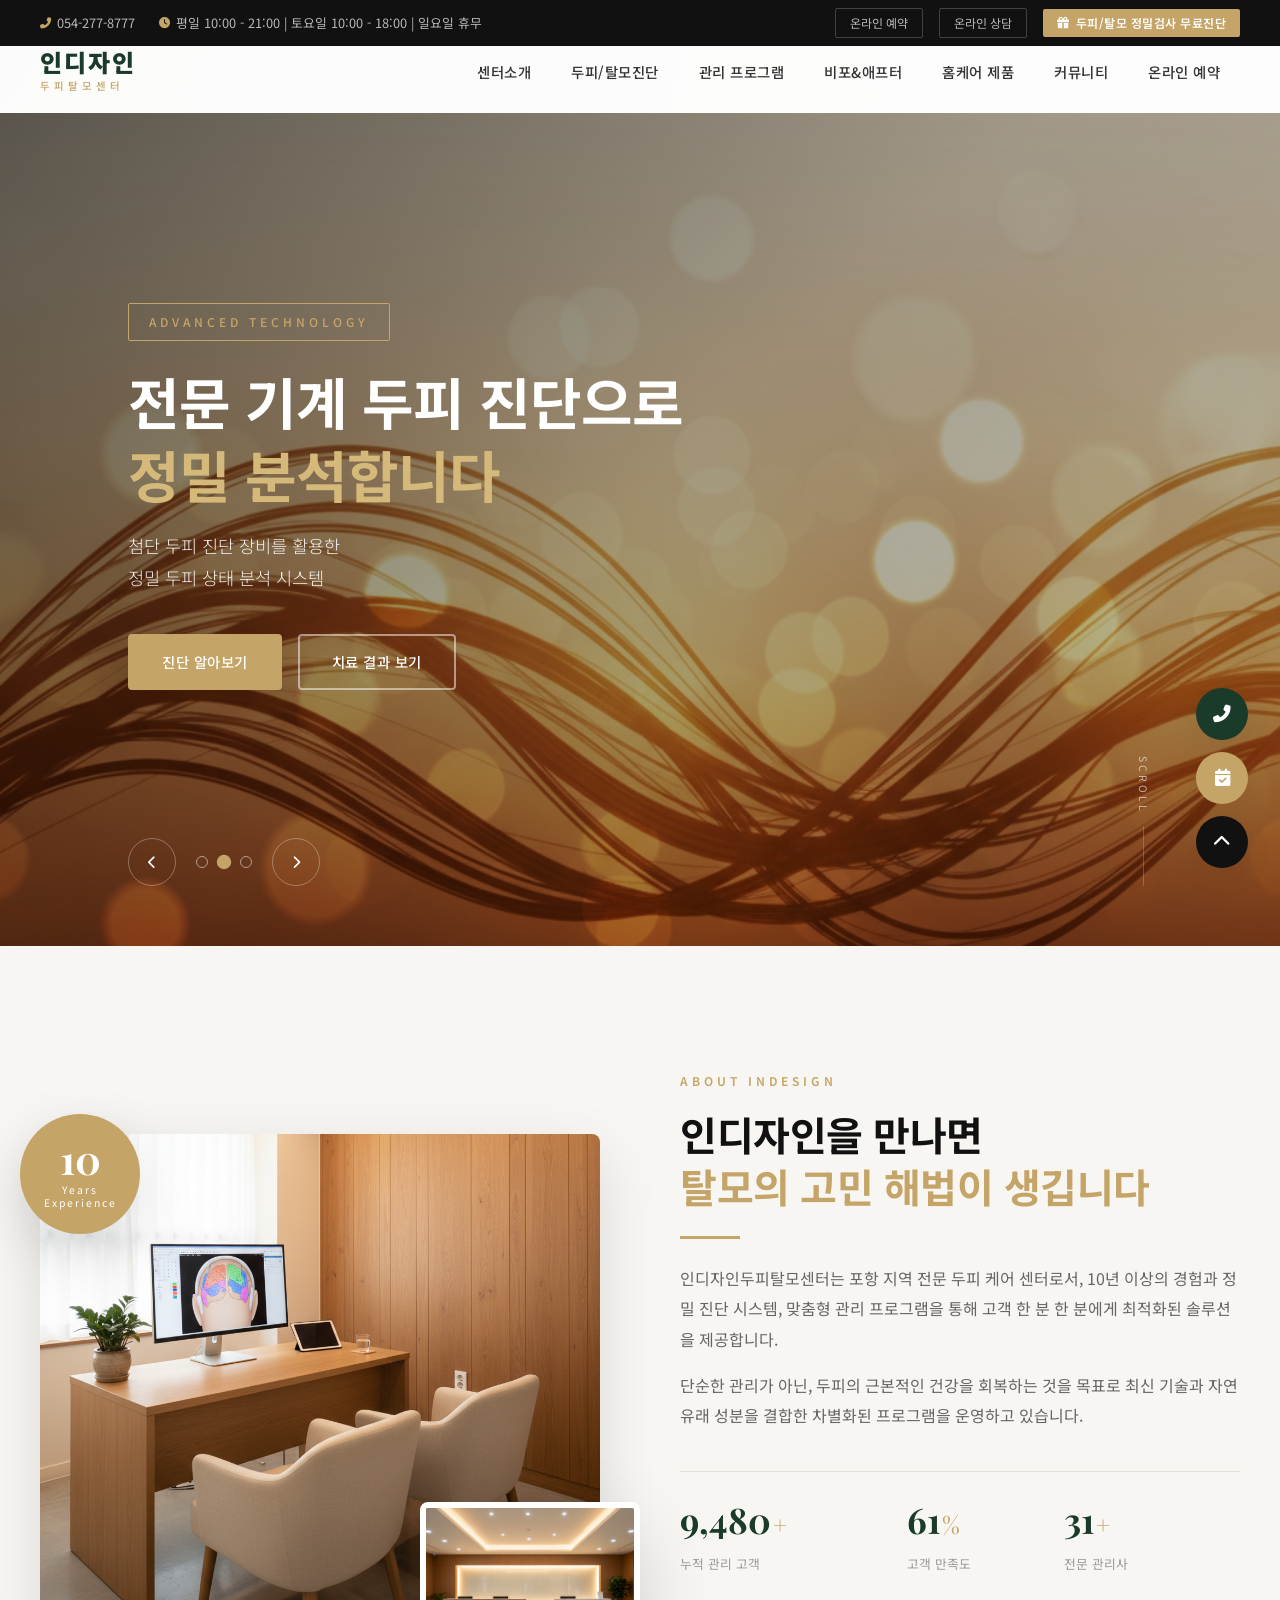
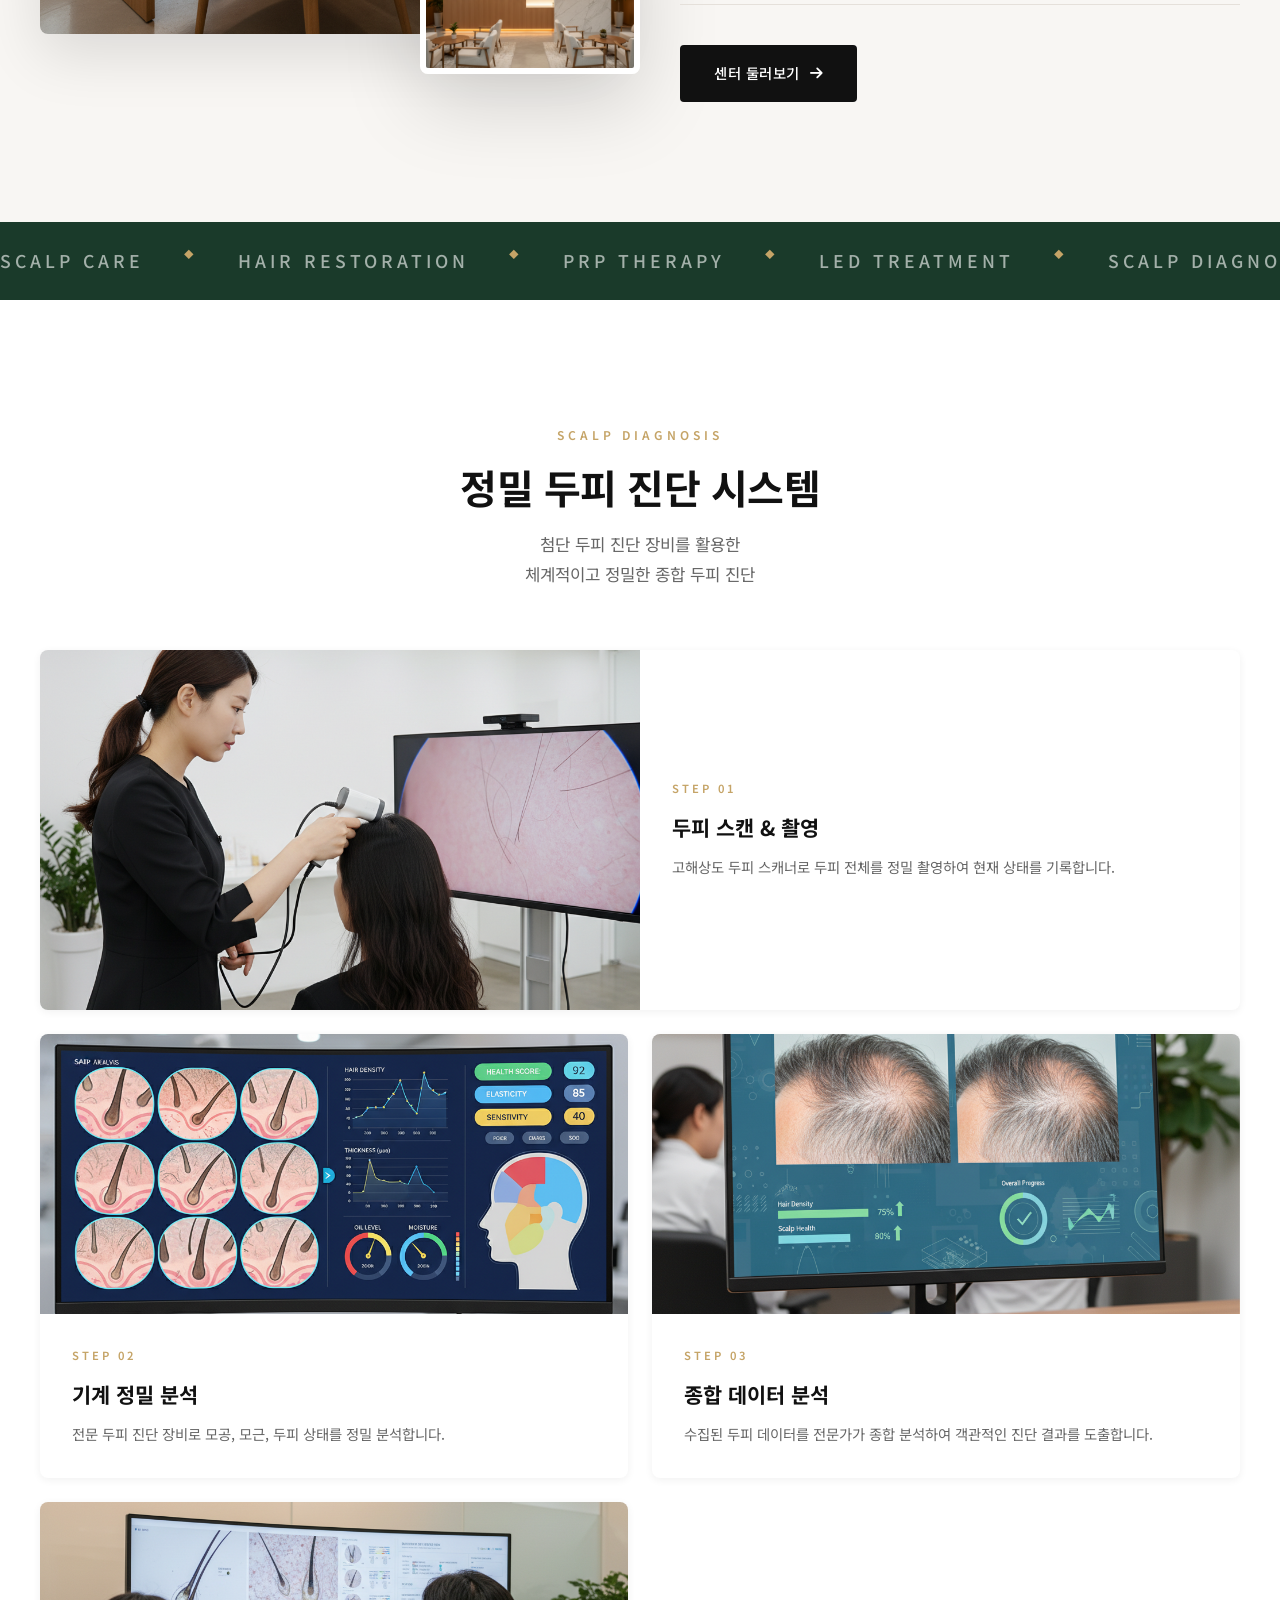
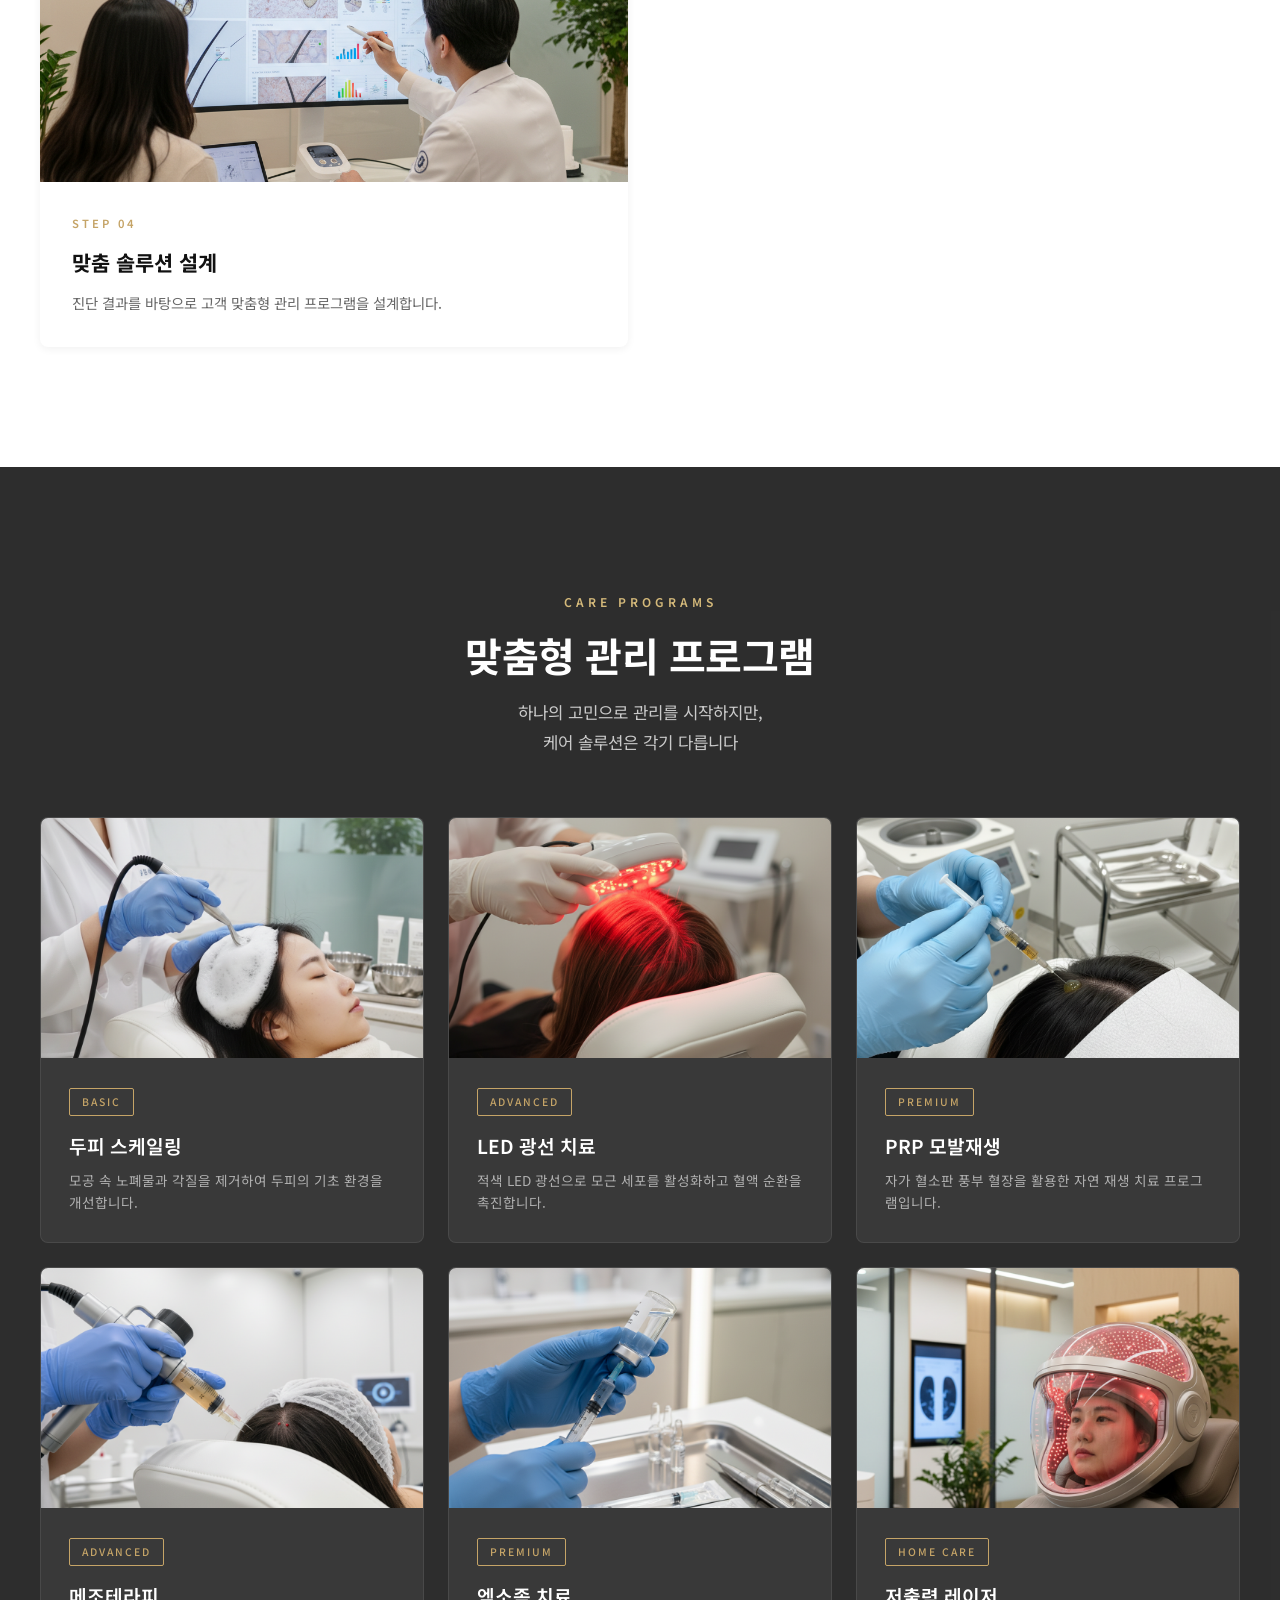
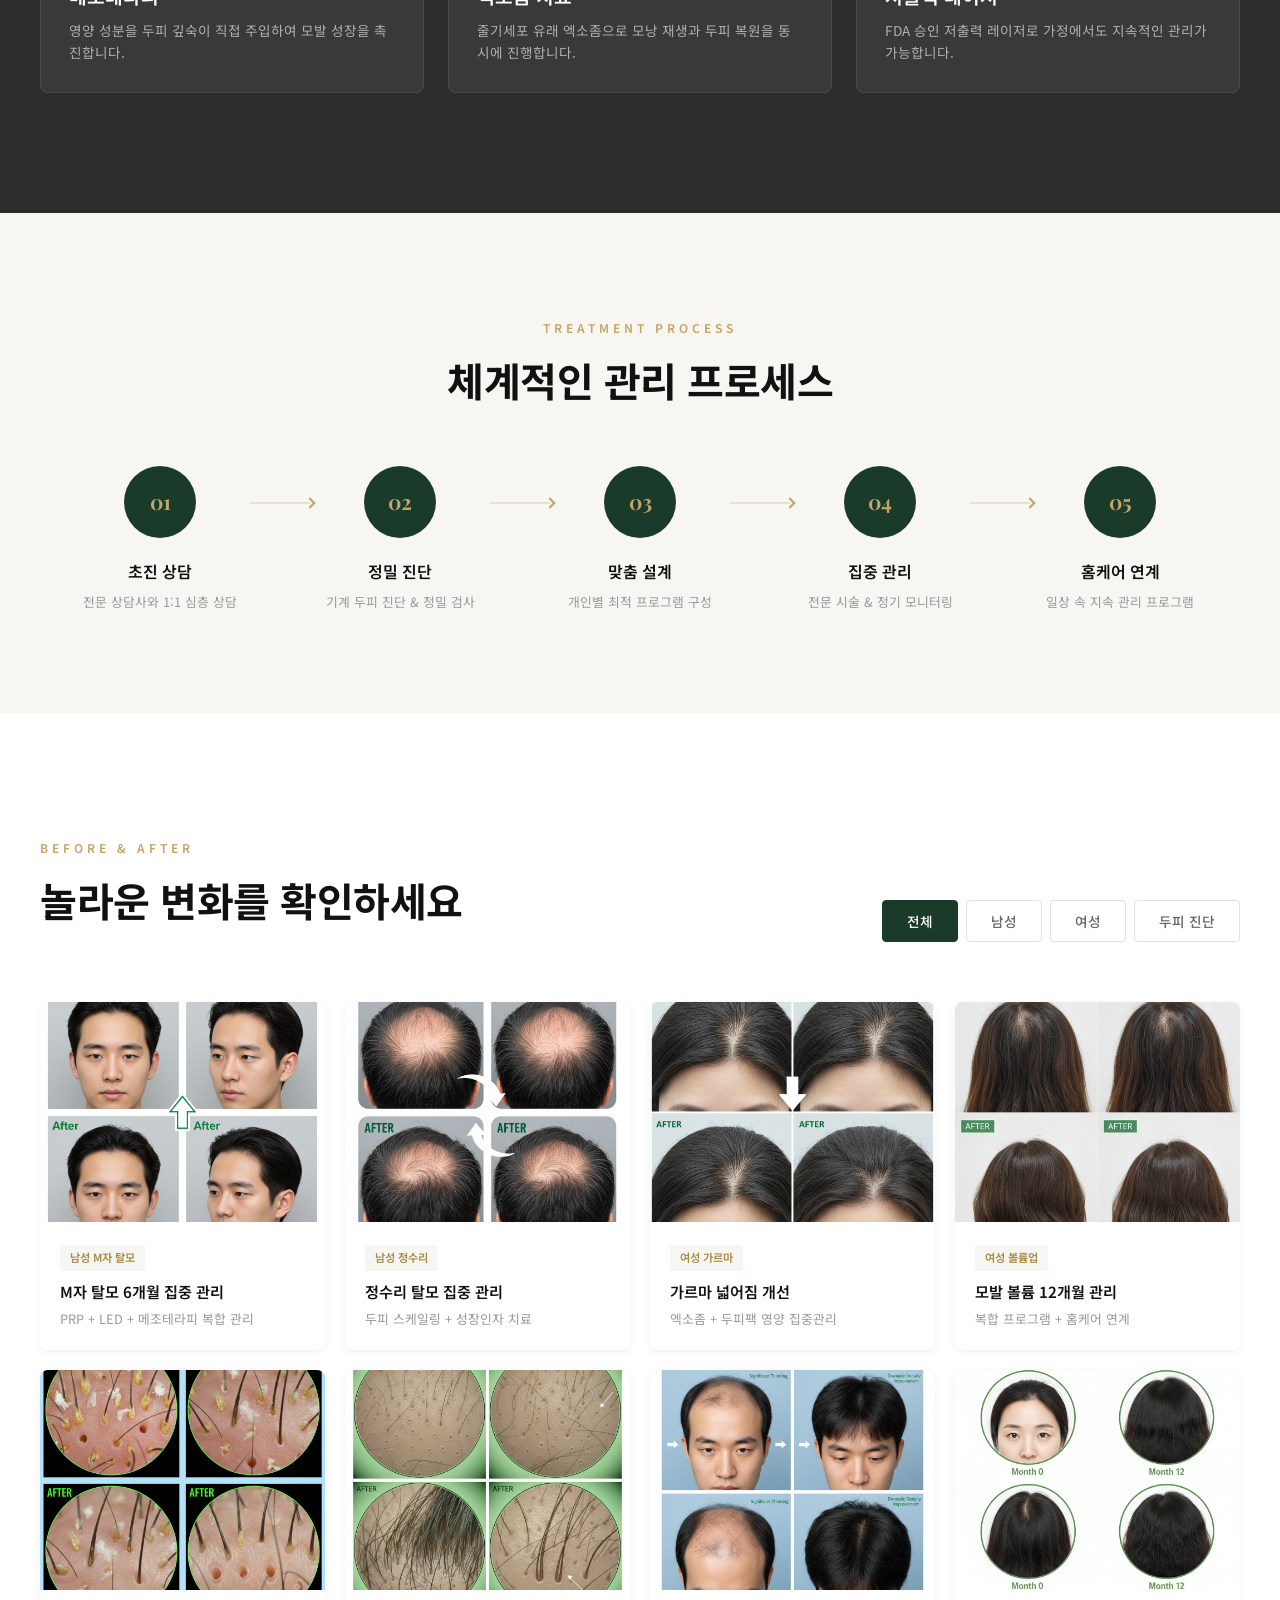
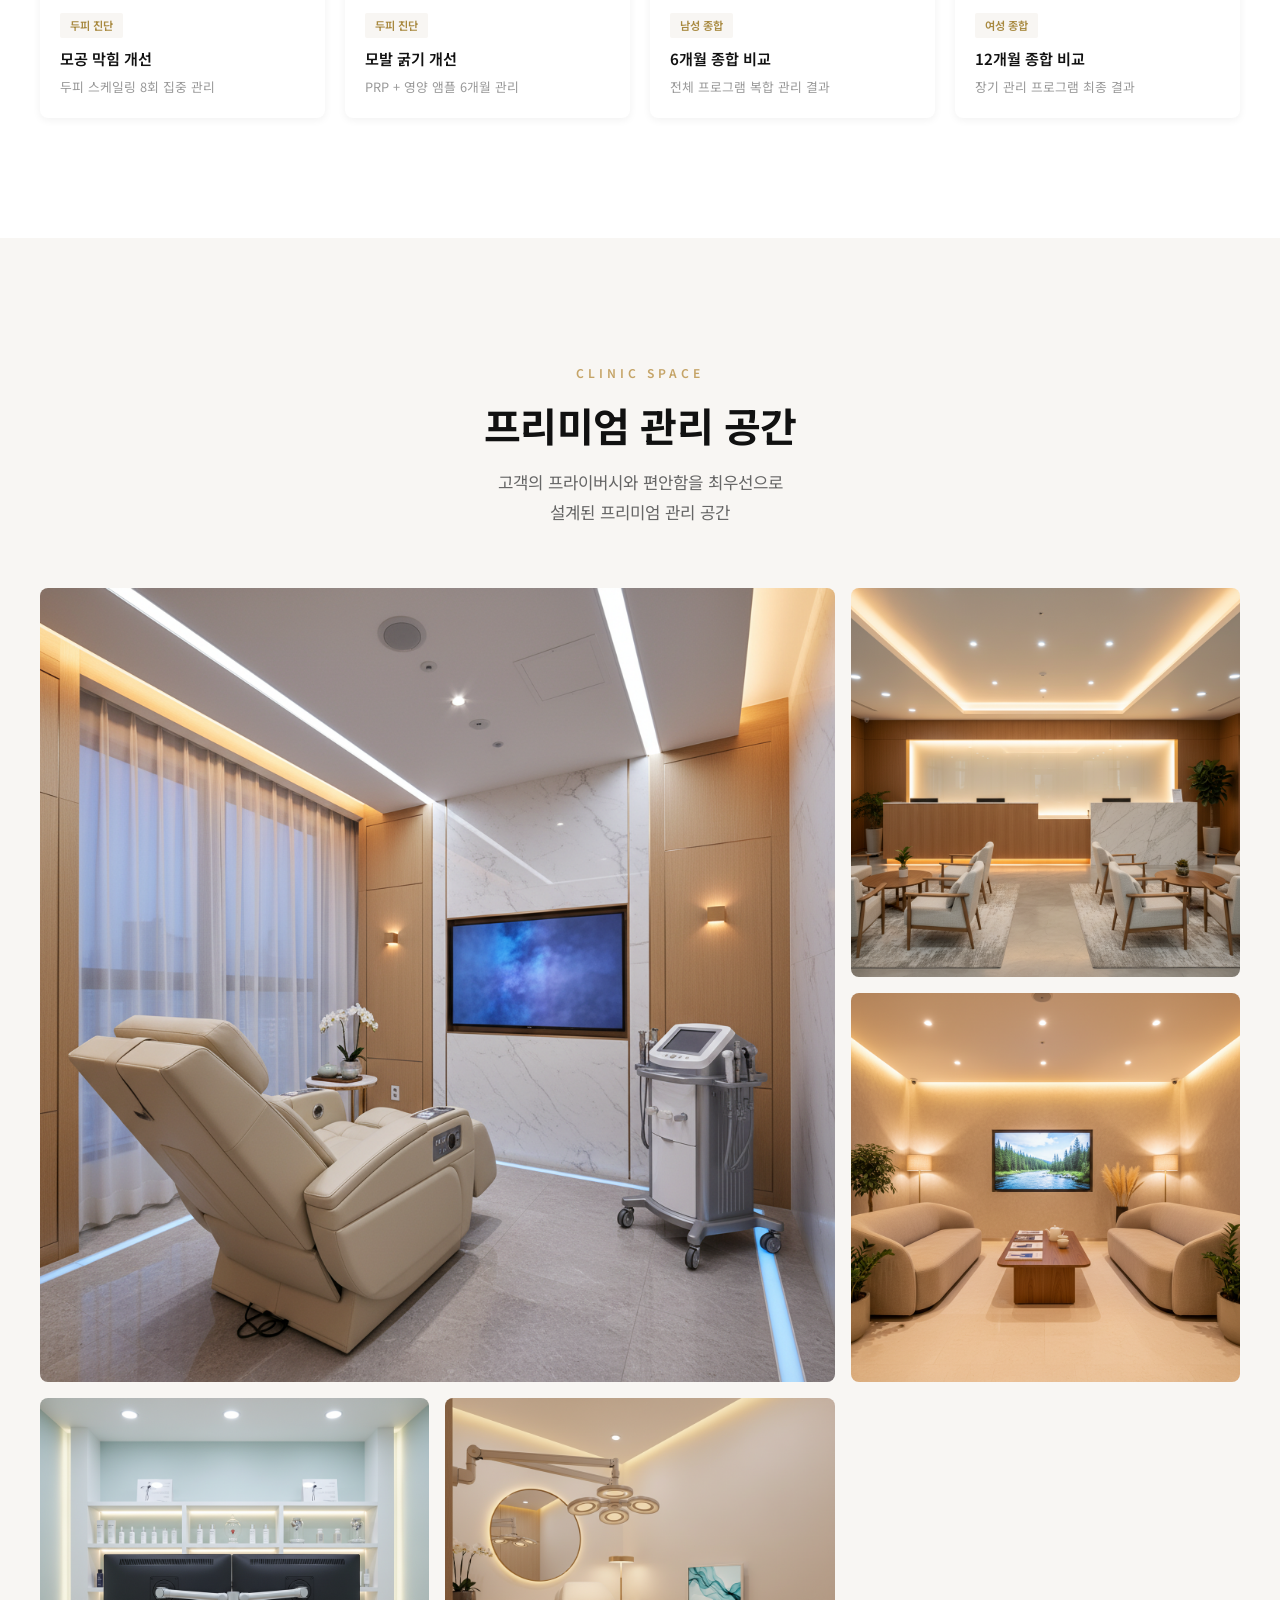
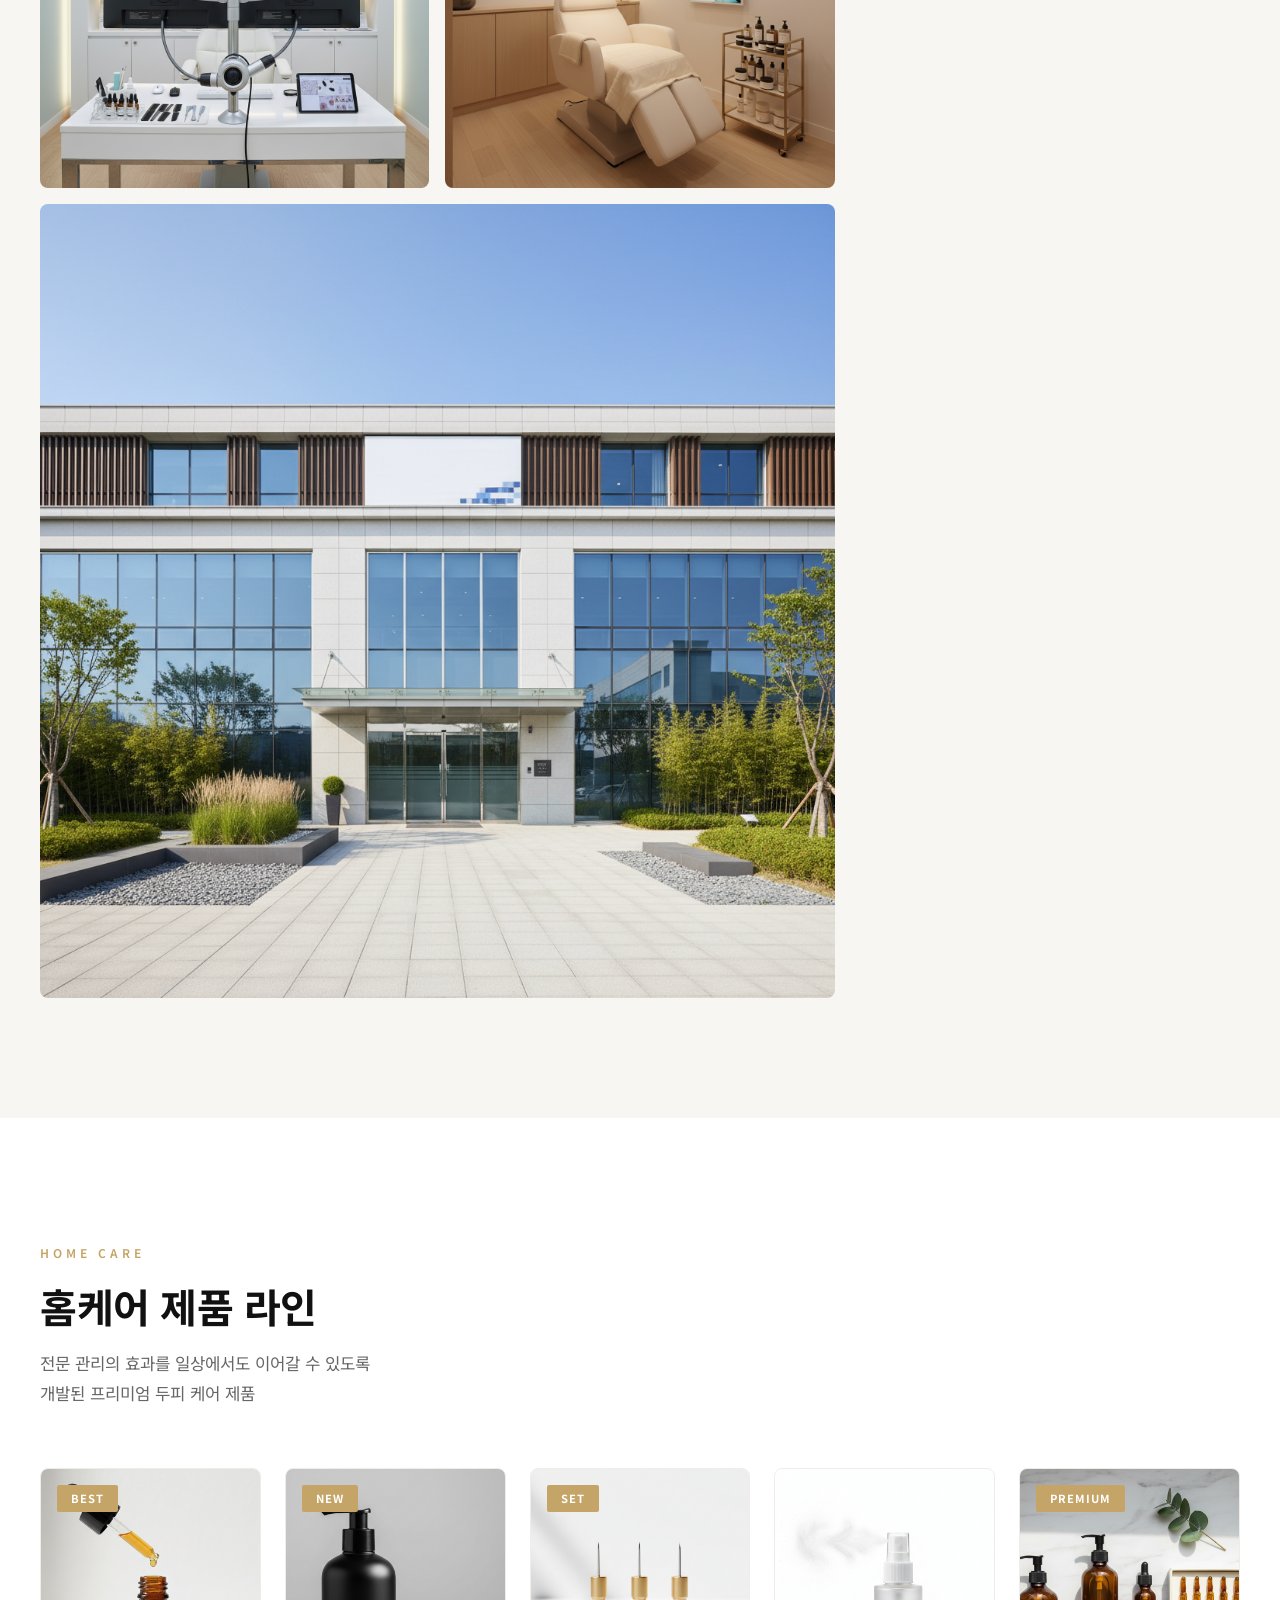
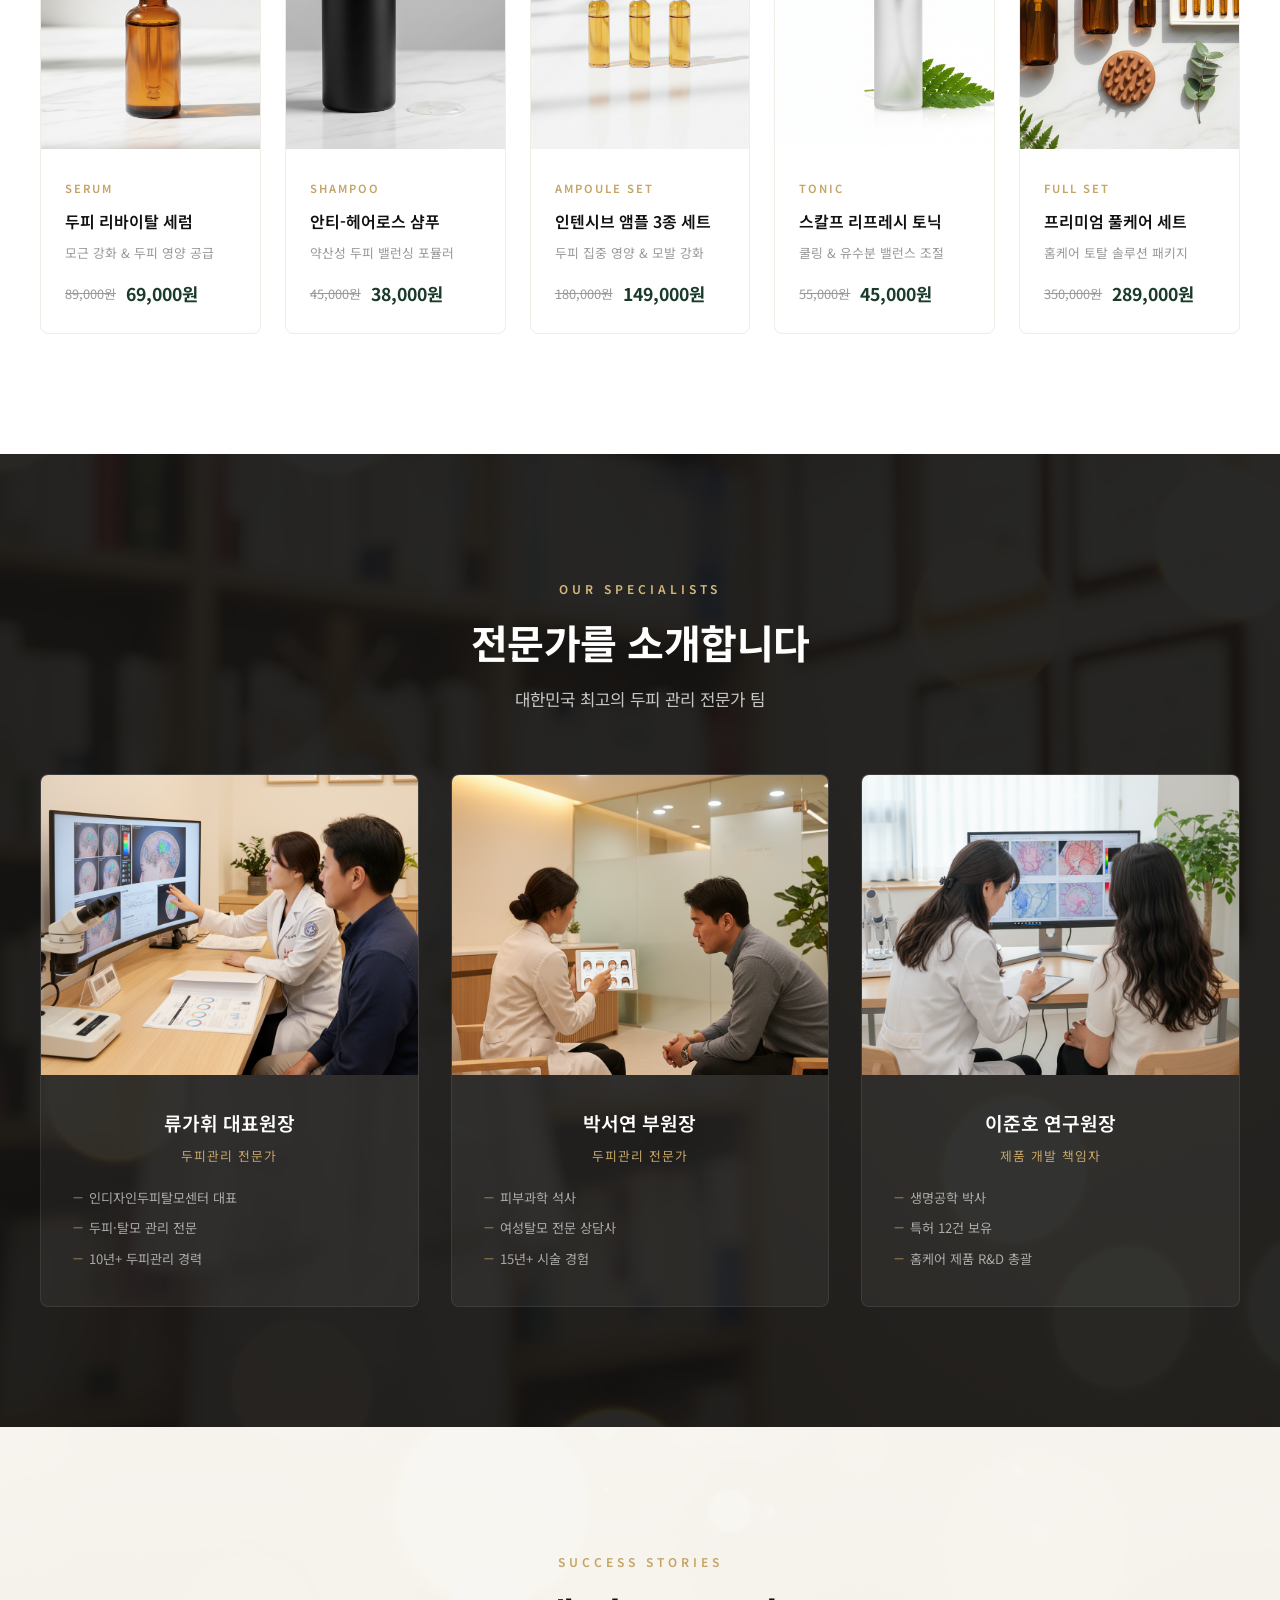
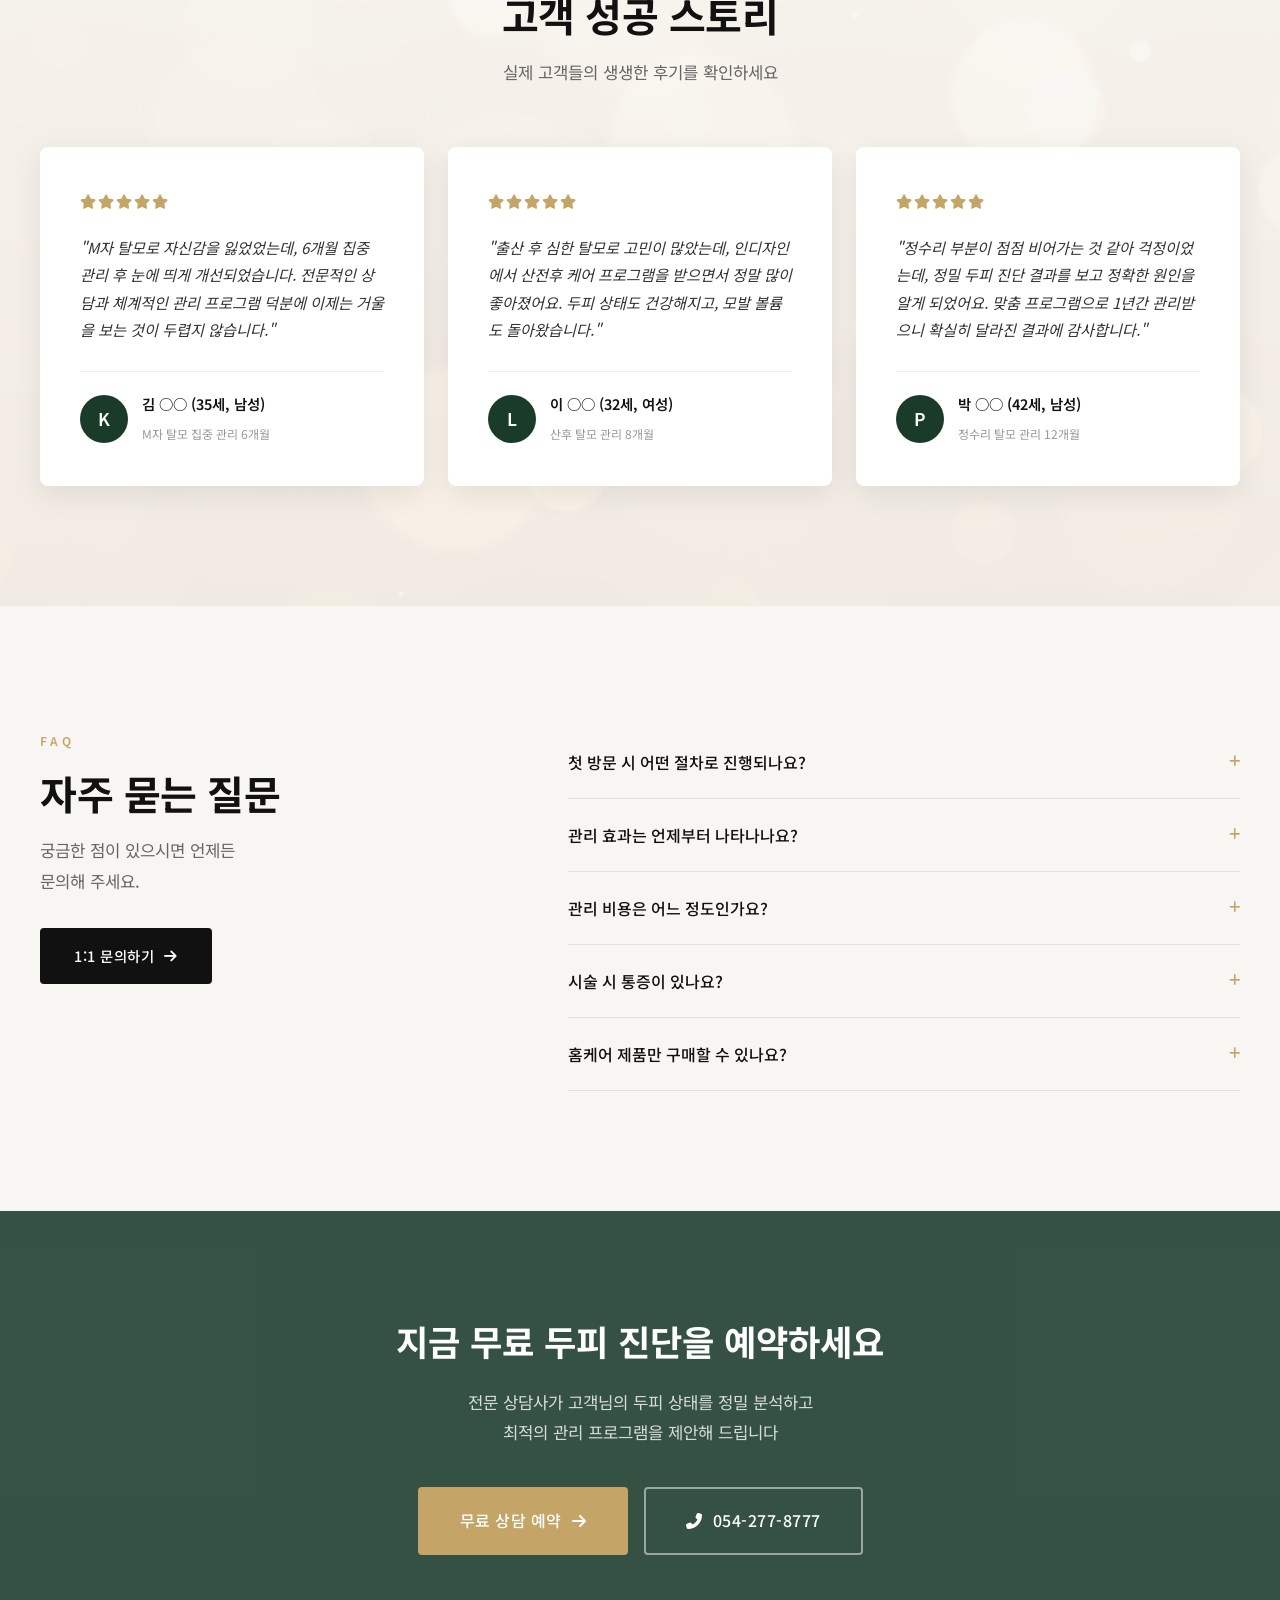
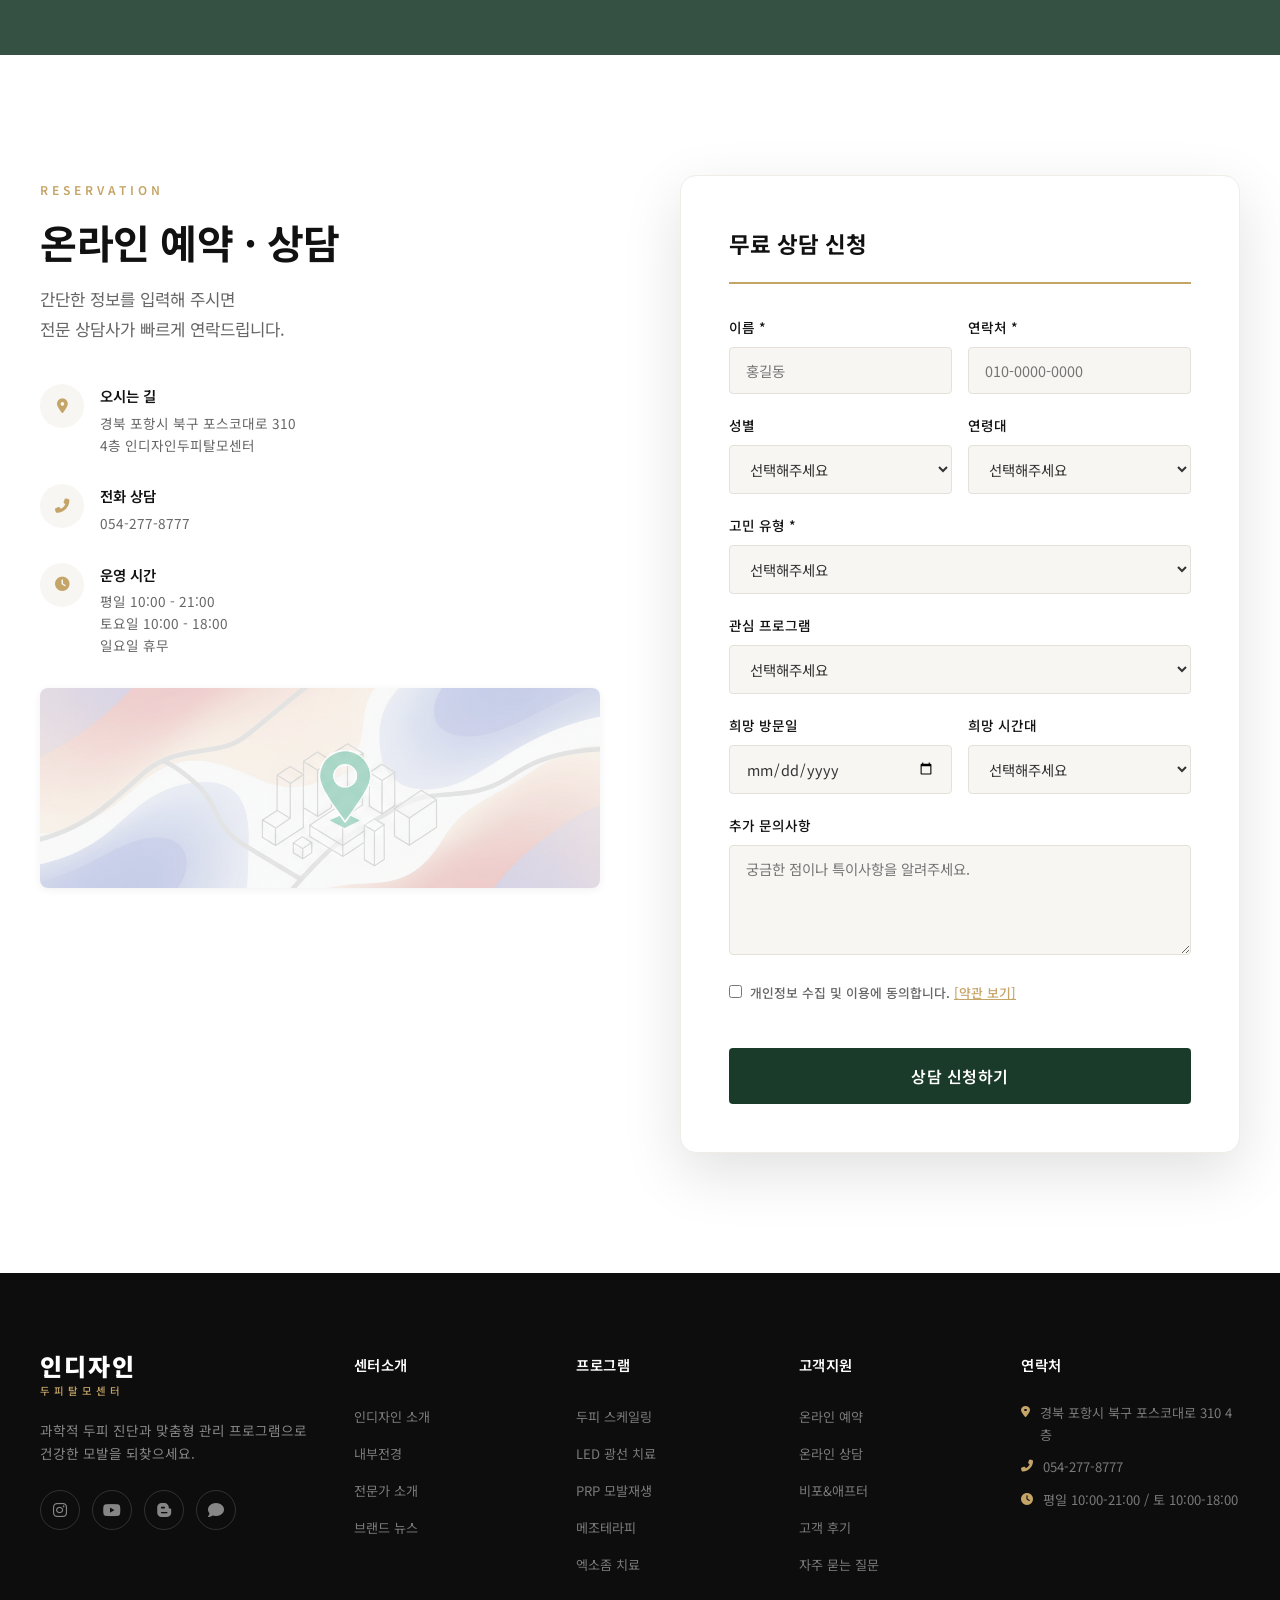
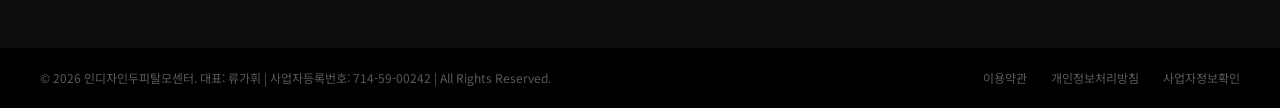
==== index.html @ 82ffe447 "인디자인두피탈모센터 브랜드 홈페이지 초기 버전 Co-Authored-By: Claude Opus 4.6 (1M context) <noreply@anthropic.com>" ====
<!DOCTYPE html>
<html lang="ko">
<head>
  <meta charset="UTF-8">
  <meta name="viewport" content="width=device-width, initial-scale=1.0">
  <title>인디자인두피탈모센터 | 포항 두피·탈모 전문 관리센터</title>
  <meta name="description" content="인디자인두피탈모센터 - 포항 두피·탈모 전문 관리센터. 정밀 두피 진단과 맞춤형 탈모 관리 프로그램으로 건강한 모발을 되찾으세요. 두피/탈모 정밀검사 무료진단.">
  <link rel="preconnect" href="https://fonts.googleapis.com">
  <link rel="preconnect" href="https://fonts.gstatic.com" crossorigin>
  <link href="https://fonts.googleapis.com/css2?family=Noto+Sans+KR:wght@300;400;500;600;700;900&family=Playfair+Display:ital,wght@0,400;0,600;0,700;1,400&display=swap" rel="stylesheet">
  <link rel="stylesheet" href="https://cdnjs.cloudflare.com/ajax/libs/font-awesome/6.5.1/css/all.min.css">
  <link rel="stylesheet" href="css/style.css">
</head>
<body>

  <!-- ===== PRELOADER ===== -->
  <div id="preloader">
    <div class="loader-inner">
      <div class="loader-line"></div>
      <p class="loader-text">인디자인두피탈모센터</p>
    </div>
  </div>

  <!-- ===== TOP BAR ===== -->
  <div class="top-bar">
    <div class="container">
      <div class="top-bar-left">
        <span><i class="fas fa-phone-alt"></i> 054-277-8777</span>
        <span><i class="fas fa-clock"></i> 평일 10:00 - 21:00 | 토요일 10:00 - 18:00 | 일요일 휴무</span>
      </div>
      <div class="top-bar-right">
        <a href="#reservation" class="top-btn">온라인 예약</a>
        <a href="#consultation" class="top-btn">온라인 상담</a>
        <span class="top-free"><i class="fas fa-gift"></i> 두피/탈모 정밀검사 무료진단</span>
      </div>
    </div>
  </div>

  <!-- ===== HEADER / NAVIGATION ===== -->
  <header id="header">
    <div class="container">
      <a href="#" class="logo">
        <span class="logo-text">인디자인</span>
        <span class="logo-sub">두피탈모센터</span>
      </a>
      <nav id="main-nav">
        <ul class="nav-menu">
          <li class="nav-item has-dropdown">
            <a href="#about">센터소개</a>
            <ul class="dropdown">
              <li><a href="#about">인디자인 소개</a></li>
              <li><a href="#space">내부전경</a></li>
              <li><a href="#experts">전문가 소개</a></li>
              <li><a href="#news">브랜드 뉴스</a></li>
            </ul>
          </li>
          <li class="nav-item has-dropdown">
            <a href="#diagnosis">두피/탈모진단</a>
            <ul class="dropdown">
              <li><a href="#diagnosis">정밀 두피 진단</a></li>
              <li><a href="#diagnosis">기계 두피 분석</a></li>
              <li><a href="#diagnosis">모발 밀도 측정</a></li>
            </ul>
          </li>
          <li class="nav-item has-dropdown">
            <a href="#programs">관리 프로그램</a>
            <ul class="dropdown">
              <li><a href="#programs">두피 스케일링</a></li>
              <li><a href="#programs">탈모 집중관리</a></li>
              <li><a href="#programs">PRP 모발재생</a></li>
              <li><a href="#programs">LED/저출력레이저</a></li>
              <li><a href="#programs">엑소좀 치료</a></li>
              <li><a href="#programs">메조테라피</a></li>
            </ul>
          </li>
          <li class="nav-item has-dropdown">
            <a href="#beforeafter">비포&애프터</a>
            <ul class="dropdown">
              <li><a href="#beforeafter">남성 탈모</a></li>
              <li><a href="#beforeafter">여성 탈모</a></li>
              <li><a href="#beforeafter">두피 진단</a></li>
            </ul>
          </li>
          <li class="nav-item has-dropdown">
            <a href="#products">홈케어 제품</a>
            <ul class="dropdown">
              <li><a href="#products">두피 세럼</a></li>
              <li><a href="#products">탈모 샴푸</a></li>
              <li><a href="#products">앰플 & 토닉</a></li>
              <li><a href="#products">풀 세트</a></li>
            </ul>
          </li>
          <li class="nav-item has-dropdown">
            <a href="#reviews">커뮤니티</a>
            <ul class="dropdown">
              <li><a href="#reviews">성공 스토리</a></li>
              <li><a href="#reviews">체험 후기</a></li>
              <li><a href="#faq">자주 묻는 질문</a></li>
            </ul>
          </li>
          <li class="nav-item">
            <a href="#reservation">온라인 예약</a>
          </li>
        </ul>
      </nav>
      <button class="mobile-toggle" id="mobileToggle" aria-label="메뉴 열기">
        <span></span><span></span><span></span>
      </button>
    </div>
  </header>

  <!-- ===== HERO SECTION ===== -->
  <section id="hero" class="hero-section">
    <div class="hero-slider">
      <div class="hero-slide active" style="background-image: url('generated_images/06_배경배너/01_히어로배너_클리닉.png')">
        <div class="hero-overlay"></div>
        <div class="hero-content">
          <span class="hero-badge" data-aos="fade-down">PREMIUM SCALP CARE</span>
          <h1 data-aos="fade-up">과학적 두피 진단,<br><em>맞춤형 탈모 솔루션</em></h1>
          <p data-aos="fade-up" data-aos-delay="200">10년 이상의 전문 경험으로 당신만의<br>두피 PT 프로그램을 설계합니다</p>
          <div class="hero-btns" data-aos="fade-up" data-aos-delay="400">
            <a href="#reservation" class="btn btn-primary">무료 상담 예약</a>
            <a href="#programs" class="btn btn-outline">프로그램 보기</a>
          </div>
        </div>
      </div>
      <div class="hero-slide" style="background-image: url('generated_images/06_배경배너/02_히어로배너_추상.png')">
        <div class="hero-overlay"></div>
        <div class="hero-content">
          <span class="hero-badge">ADVANCED TECHNOLOGY</span>
          <h1>전문 기계 두피 진단으로<br><em>정밀 분석합니다</em></h1>
          <p>첨단 두피 진단 장비를 활용한<br>정밀 두피 상태 분석 시스템</p>
          <div class="hero-btns">
            <a href="#diagnosis" class="btn btn-primary">진단 알아보기</a>
            <a href="#beforeafter" class="btn btn-outline">치료 결과 보기</a>
          </div>
        </div>
      </div>
      <div class="hero-slide" style="background-image: url('generated_images/06_배경배너/03_히어로배너_자연.png')">
        <div class="hero-overlay"></div>
        <div class="hero-content">
          <span class="hero-badge">NATURAL RECOVERY</span>
          <h1>건강한 두피에서<br><em>건강한 모발이 자랍니다</em></h1>
          <p>자연 유래 성분과 첨단 기술의 조화로<br>근본적인 두피 건강을 회복합니다</p>
          <div class="hero-btns">
            <a href="#products" class="btn btn-primary">홈케어 제품</a>
            <a href="#reservation" class="btn btn-outline">예약하기</a>
          </div>
        </div>
      </div>
    </div>
    <div class="hero-controls">
      <button class="hero-prev"><i class="fas fa-chevron-left"></i></button>
      <div class="hero-dots"></div>
      <button class="hero-next"><i class="fas fa-chevron-right"></i></button>
    </div>
    <div class="hero-scroll">
      <span>SCROLL</span>
      <div class="scroll-line"></div>
    </div>
  </section>

  <!-- ===== ABOUT / BRAND INTRO ===== -->
  <section id="about" class="section about-section">
    <div class="container">
      <div class="about-grid">
        <div class="about-images" data-aos="fade-right">
          <div class="about-img-main">
            <img src="generated_images/04_클리닉공간/03_상담실_정면.png" alt="인디자인 상담실" loading="lazy">
          </div>
          <div class="about-img-sub">
            <img src="generated_images/04_클리닉공간/01_로비_접수대.png" alt="인디자인 로비" loading="lazy">
          </div>
          <div class="about-experience">
            <span class="exp-number">10</span>
            <span class="exp-text">Years<br>Experience</span>
          </div>
        </div>
        <div class="about-content" data-aos="fade-left">
          <span class="section-label">ABOUT INDESIGN</span>
          <h2 class="section-title">인디자인을 만나면<br><em>탈모의 고민 해법이 생깁니다</em></h2>
          <div class="about-divider"></div>
          <p class="about-desc">
            인디자인두피탈모센터는 포항 지역 전문 두피 케어 센터로서,
            10년 이상의 경험과 정밀 진단 시스템, 맞춤형 관리 프로그램을 통해
            고객 한 분 한 분에게 최적화된 솔루션을 제공합니다.
          </p>
          <p class="about-desc">
            단순한 관리가 아닌, 두피의 근본적인 건강을 회복하는 것을 목표로
            최신 기술과 자연 유래 성분을 결합한 차별화된 프로그램을 운영하고 있습니다.
          </p>
          <div class="about-stats">
            <div class="stat-item">
              <span class="stat-number" data-count="15000">0</span>
              <span class="stat-plus">+</span>
              <span class="stat-label">누적 관리 고객</span>
            </div>
            <div class="stat-item">
              <span class="stat-number" data-count="98">0</span>
              <span class="stat-plus">%</span>
              <span class="stat-label">고객 만족도</span>
            </div>
            <div class="stat-item">
              <span class="stat-number" data-count="50">0</span>
              <span class="stat-plus">+</span>
              <span class="stat-label">전문 관리사</span>
            </div>
          </div>
          <a href="#space" class="btn btn-dark">센터 둘러보기 <i class="fas fa-arrow-right"></i></a>
        </div>
      </div>
    </div>
  </section>

  <!-- ===== MARQUEE TICKER ===== -->
  <div class="marquee-section">
    <div class="marquee-track">
      <span>SCALP CARE</span>
      <span class="dot">&#9670;</span>
      <span>HAIR RESTORATION</span>
      <span class="dot">&#9670;</span>
      <span>PRP THERAPY</span>
      <span class="dot">&#9670;</span>
      <span>LED TREATMENT</span>
      <span class="dot">&#9670;</span>
      <span>SCALP DIAGNOSIS</span>
      <span class="dot">&#9670;</span>
      <span>SCALP SCALING</span>
      <span class="dot">&#9670;</span>
      <span>EXOSOME</span>
      <span class="dot">&#9670;</span>
      <span>MESOTHERAPY</span>
      <span class="dot">&#9670;</span>
      <span>SCALP CARE</span>
      <span class="dot">&#9670;</span>
      <span>HAIR RESTORATION</span>
      <span class="dot">&#9670;</span>
      <span>PRP THERAPY</span>
      <span class="dot">&#9670;</span>
      <span>LED TREATMENT</span>
      <span class="dot">&#9670;</span>
    </div>
  </div>

  <!-- ===== DIAGNOSIS / EXAMINATION ===== -->
  <section id="diagnosis" class="section diagnosis-section">
    <div class="container">
      <div class="section-header center" data-aos="fade-up">
        <span class="section-label">SCALP DIAGNOSIS</span>
        <h2 class="section-title">정밀 두피 진단 시스템</h2>
        <p class="section-desc">첨단 두피 진단 장비를 활용한<br>체계적이고 정밀한 종합 두피 진단</p>
      </div>
      <div class="diagnosis-grid">
        <div class="diagnosis-card large" data-aos="fade-up">
          <div class="diagnosis-img">
            <img src="generated_images/03_검사진단/01_두피스캐너_사용중.png" alt="두피 스캐너" loading="lazy">
          </div>
          <div class="diagnosis-info">
            <span class="diagnosis-step">STEP 01</span>
            <h3>두피 스캔 & 촬영</h3>
            <p>고해상도 두피 스캐너로 두피 전체를 정밀 촬영하여 현재 상태를 기록합니다.</p>
          </div>
        </div>
        <div class="diagnosis-card" data-aos="fade-up" data-aos-delay="100">
          <div class="diagnosis-img">
            <img src="generated_images/03_검사진단/05_두피진단_종합분석화면.png" alt="두피 종합 분석" loading="lazy">
          </div>
          <div class="diagnosis-info">
            <span class="diagnosis-step">STEP 02</span>
            <h3>기계 정밀 분석</h3>
            <p>전문 두피 진단 장비로 모공, 모근, 두피 상태를 정밀 분석합니다.</p>
          </div>
        </div>
        <div class="diagnosis-card" data-aos="fade-up" data-aos-delay="200">
          <div class="diagnosis-img">
            <img src="generated_images/03_검사진단/18_진단결과_비교화면.png" alt="진단 결과 비교" loading="lazy">
          </div>
          <div class="diagnosis-info">
            <span class="diagnosis-step">STEP 03</span>
            <h3>종합 데이터 분석</h3>
            <p>수집된 두피 데이터를 전문가가 종합 분석하여 객관적인 진단 결과를 도출합니다.</p>
          </div>
        </div>
        <div class="diagnosis-card" data-aos="fade-up" data-aos-delay="300">
          <div class="diagnosis-img">
            <img src="generated_images/03_검사진단/02_두피진단_모니터설명.png" alt="상담" loading="lazy">
          </div>
          <div class="diagnosis-info">
            <span class="diagnosis-step">STEP 04</span>
            <h3>맞춤 솔루션 설계</h3>
            <p>진단 결과를 바탕으로 고객 맞춤형 관리 프로그램을 설계합니다.</p>
          </div>
        </div>
      </div>
    </div>
  </section>

  <!-- ===== PROGRAMS ===== -->
  <section id="programs" class="section programs-section" style="background-image: url('generated_images/06_배경배너/04_서비스소개_배경.png')">
    <div class="programs-overlay"></div>
    <div class="container">
      <div class="section-header center" data-aos="fade-up">
        <span class="section-label light">CARE PROGRAMS</span>
        <h2 class="section-title light">맞춤형 관리 프로그램</h2>
        <p class="section-desc light">하나의 고민으로 관리를 시작하지만,<br>케어 솔루션은 각기 다릅니다</p>
      </div>
      <div class="programs-grid">
        <div class="program-card" data-aos="fade-up">
          <div class="program-img">
            <img src="generated_images/02_시술장면/10_두피스케일링_시술.png" alt="두피 스케일링" loading="lazy">
            <div class="program-overlay">
              <a href="#reservation" class="btn btn-sm">예약하기</a>
            </div>
          </div>
          <div class="program-info">
            <span class="program-tag">BASIC</span>
            <h3>두피 스케일링</h3>
            <p>모공 속 노폐물과 각질을 제거하여 두피의 기초 환경을 개선합니다.</p>
          </div>
        </div>
        <div class="program-card" data-aos="fade-up" data-aos-delay="100">
          <div class="program-img">
            <img src="generated_images/02_시술장면/01_LED치료_빨간빛.png" alt="LED 치료" loading="lazy">
            <div class="program-overlay">
              <a href="#reservation" class="btn btn-sm">예약하기</a>
            </div>
          </div>
          <div class="program-info">
            <span class="program-tag">ADVANCED</span>
            <h3>LED 광선 치료</h3>
            <p>적색 LED 광선으로 모근 세포를 활성화하고 혈액 순환을 촉진합니다.</p>
          </div>
        </div>
        <div class="program-card" data-aos="fade-up" data-aos-delay="200">
          <div class="program-img">
            <img src="generated_images/02_시술장면/08_PRP_주입시술.png" alt="PRP 치료" loading="lazy">
            <div class="program-overlay">
              <a href="#reservation" class="btn btn-sm">예약하기</a>
            </div>
          </div>
          <div class="program-info">
            <span class="program-tag">PREMIUM</span>
            <h3>PRP 모발재생</h3>
            <p>자가 혈소판 풍부 혈장을 활용한 자연 재생 치료 프로그램입니다.</p>
          </div>
        </div>
        <div class="program-card" data-aos="fade-up" data-aos-delay="300">
          <div class="program-img">
            <img src="generated_images/02_시술장면/09_메조테라피_주입.png" alt="메조테라피" loading="lazy">
            <div class="program-overlay">
              <a href="#reservation" class="btn btn-sm">예약하기</a>
            </div>
          </div>
          <div class="program-info">
            <span class="program-tag">ADVANCED</span>
            <h3>메조테라피</h3>
            <p>영양 성분을 두피 깊숙이 직접 주입하여 모발 성장을 촉진합니다.</p>
          </div>
        </div>
        <div class="program-card" data-aos="fade-up" data-aos-delay="400">
          <div class="program-img">
            <img src="generated_images/02_시술장면/19_엑소좀_치료.png" alt="엑소좀 치료" loading="lazy">
            <div class="program-overlay">
              <a href="#reservation" class="btn btn-sm">예약하기</a>
            </div>
          </div>
          <div class="program-info">
            <span class="program-tag">PREMIUM</span>
            <h3>엑소좀 치료</h3>
            <p>줄기세포 유래 엑소좀으로 모낭 재생과 두피 복원을 동시에 진행합니다.</p>
          </div>
        </div>
        <div class="program-card" data-aos="fade-up" data-aos-delay="500">
          <div class="program-img">
            <img src="generated_images/02_시술장면/14_저출력레이저_헬멧.png" alt="저출력 레이저" loading="lazy">
            <div class="program-overlay">
              <a href="#reservation" class="btn btn-sm">예약하기</a>
            </div>
          </div>
          <div class="program-info">
            <span class="program-tag">HOME CARE</span>
            <h3>저출력 레이저</h3>
            <p>FDA 승인 저출력 레이저로 가정에서도 지속적인 관리가 가능합니다.</p>
          </div>
        </div>
      </div>
    </div>
  </section>

  <!-- ===== TREATMENT PROCESS ===== -->
  <section class="section process-section">
    <div class="container">
      <div class="section-header center" data-aos="fade-up">
        <span class="section-label">TREATMENT PROCESS</span>
        <h2 class="section-title">체계적인 관리 프로세스</h2>
      </div>
      <div class="process-timeline">
        <div class="process-step" data-aos="fade-up">
          <div class="process-icon"><span>01</span></div>
          <h4>초진 상담</h4>
          <p>전문 상담사와 1:1 심층 상담</p>
        </div>
        <div class="process-line" data-aos="fade-up"></div>
        <div class="process-step" data-aos="fade-up" data-aos-delay="100">
          <div class="process-icon"><span>02</span></div>
          <h4>정밀 진단</h4>
          <p>기계 두피 진단 & 정밀 검사</p>
        </div>
        <div class="process-line" data-aos="fade-up"></div>
        <div class="process-step" data-aos="fade-up" data-aos-delay="200">
          <div class="process-icon"><span>03</span></div>
          <h4>맞춤 설계</h4>
          <p>개인별 최적 프로그램 구성</p>
        </div>
        <div class="process-line" data-aos="fade-up"></div>
        <div class="process-step" data-aos="fade-up" data-aos-delay="300">
          <div class="process-icon"><span>04</span></div>
          <h4>집중 관리</h4>
          <p>전문 시술 & 정기 모니터링</p>
        </div>
        <div class="process-line" data-aos="fade-up"></div>
        <div class="process-step" data-aos="fade-up" data-aos-delay="400">
          <div class="process-icon"><span>05</span></div>
          <h4>홈케어 연계</h4>
          <p>일상 속 지속 관리 프로그램</p>
        </div>
      </div>
    </div>
  </section>

  <!-- ===== BEFORE & AFTER ===== -->
  <section id="beforeafter" class="section ba-section">
    <div class="container">
      <div class="section-header" data-aos="fade-up">
        <div class="section-header-left">
          <span class="section-label">BEFORE & AFTER</span>
          <h2 class="section-title">놀라운 변화를 확인하세요</h2>
        </div>
        <div class="ba-tabs">
          <button class="ba-tab active" data-filter="all">전체</button>
          <button class="ba-tab" data-filter="male">남성</button>
          <button class="ba-tab" data-filter="female">여성</button>
          <button class="ba-tab" data-filter="scalp">두피 진단</button>
        </div>
      </div>
      <div class="ba-grid">
        <div class="ba-card" data-category="male" data-aos="fade-up">
          <div class="ba-img">
            <img src="generated_images/01_비포애프터/01_남성_M자탈모_정면.png" alt="남성 M자 탈모 비포애프터" loading="lazy">
          </div>
          <div class="ba-info">
            <span class="ba-badge">남성 M자 탈모</span>
            <h4>M자 탈모 6개월 집중 관리</h4>
            <p>PRP + LED + 메조테라피 복합 관리</p>
          </div>
        </div>
        <div class="ba-card" data-category="male" data-aos="fade-up" data-aos-delay="100">
          <div class="ba-img">
            <img src="generated_images/01_비포애프터/03_남성_정수리_위에서.png" alt="남성 정수리 탈모" loading="lazy">
          </div>
          <div class="ba-info">
            <span class="ba-badge">남성 정수리</span>
            <h4>정수리 탈모 집중 관리</h4>
            <p>두피 스케일링 + 성장인자 치료</p>
          </div>
        </div>
        <div class="ba-card" data-category="female" data-aos="fade-up" data-aos-delay="200">
          <div class="ba-img">
            <img src="generated_images/01_비포애프터/06_여성_가르마_위에서.png" alt="여성 가르마 탈모" loading="lazy">
          </div>
          <div class="ba-info">
            <span class="ba-badge">여성 가르마</span>
            <h4>가르마 넓어짐 개선</h4>
            <p>엑소좀 + 두피팩 영양 집중관리</p>
          </div>
        </div>
        <div class="ba-card" data-category="female" data-aos="fade-up" data-aos-delay="300">
          <div class="ba-img">
            <img src="generated_images/01_비포애프터/09_여성_전체볼륨_뒤에서.png" alt="여성 볼륨" loading="lazy">
          </div>
          <div class="ba-info">
            <span class="ba-badge">여성 볼륨업</span>
            <h4>모발 볼륨 12개월 관리</h4>
            <p>복합 프로그램 + 홈케어 연계</p>
          </div>
        </div>
        <div class="ba-card" data-category="scalp" data-aos="fade-up">
          <div class="ba-img">
            <img src="generated_images/01_비포애프터/11_두피현미경_모공막힘.png" alt="두피 현미경 모공" loading="lazy">
          </div>
          <div class="ba-info">
            <span class="ba-badge">두피 진단</span>
            <h4>모공 막힘 개선</h4>
            <p>두피 스케일링 8회 집중 관리</p>
          </div>
        </div>
        <div class="ba-card" data-category="scalp" data-aos="fade-up" data-aos-delay="100">
          <div class="ba-img">
            <img src="generated_images/01_비포애프터/12_두피현미경_모발굵기.png" alt="두피 현미경 모발굵기" loading="lazy">
          </div>
          <div class="ba-info">
            <span class="ba-badge">두피 진단</span>
            <h4>모발 굵기 개선</h4>
            <p>PRP + 영양 앰플 6개월 관리</p>
          </div>
        </div>
        <div class="ba-card" data-category="male" data-aos="fade-up" data-aos-delay="200">
          <div class="ba-img">
            <img src="generated_images/01_비포애프터/19_남성_6개월_종합비교.png" alt="남성 6개월 종합" loading="lazy">
          </div>
          <div class="ba-info">
            <span class="ba-badge">남성 종합</span>
            <h4>6개월 종합 비교</h4>
            <p>전체 프로그램 복합 관리 결과</p>
          </div>
        </div>
        <div class="ba-card" data-category="female" data-aos="fade-up" data-aos-delay="300">
          <div class="ba-img">
            <img src="generated_images/01_비포애프터/20_여성_12개월_종합비교.png" alt="여성 12개월 종합" loading="lazy">
          </div>
          <div class="ba-info">
            <span class="ba-badge">여성 종합</span>
            <h4>12개월 종합 비교</h4>
            <p>장기 관리 프로그램 최종 결과</p>
          </div>
        </div>
      </div>
    </div>
  </section>

  <!-- ===== CLINIC SPACE ===== -->
  <section id="space" class="section space-section">
    <div class="container">
      <div class="section-header center" data-aos="fade-up">
        <span class="section-label">CLINIC SPACE</span>
        <h2 class="section-title">프리미엄 관리 공간</h2>
        <p class="section-desc">고객의 프라이버시와 편안함을 최우선으로<br>설계된 프리미엄 관리 공간</p>
      </div>
      <div class="space-gallery">
        <div class="space-item large" data-aos="fade-up">
          <img src="generated_images/04_클리닉공간/07_시술실_프리미엄VIP.png" alt="VIP 시술실" loading="lazy">
          <div class="space-label">VIP 프리미엄 시술실</div>
        </div>
        <div class="space-item" data-aos="fade-up" data-aos-delay="100">
          <img src="generated_images/04_클리닉공간/01_로비_접수대.png" alt="로비" loading="lazy">
          <div class="space-label">리셉션 로비</div>
        </div>
        <div class="space-item" data-aos="fade-up" data-aos-delay="200">
          <img src="generated_images/04_클리닉공간/02_대기실_전경.png" alt="대기실" loading="lazy">
          <div class="space-label">프리미엄 라운지</div>
        </div>
        <div class="space-item" data-aos="fade-up" data-aos-delay="100">
          <img src="generated_images/04_클리닉공간/08_두피검사실.png" alt="두피 검사실" loading="lazy">
          <div class="space-label">정밀 두피 검사실</div>
        </div>
        <div class="space-item" data-aos="fade-up" data-aos-delay="200">
          <img src="generated_images/04_클리닉공간/05_시술실_1인실.png" alt="1인 시술실" loading="lazy">
          <div class="space-label">1인 프라이빗 시술실</div>
        </div>
        <div class="space-item wide" data-aos="fade-up">
          <img src="generated_images/04_클리닉공간/11_클리닉외관_주간.png" alt="클리닉 외관" loading="lazy">
          <div class="space-label">클리닉 외관</div>
        </div>
      </div>
    </div>
  </section>

  <!-- ===== PRODUCTS ===== -->
  <section id="products" class="section products-section">
    <div class="container">
      <div class="products-header" data-aos="fade-up">
        <div class="section-header-left">
          <span class="section-label">HOME CARE</span>
          <h2 class="section-title">홈케어 제품 라인</h2>
          <p class="section-desc">전문 관리의 효과를 일상에서도 이어갈 수 있도록<br>개발된 프리미엄 두피 케어 제품</p>
        </div>
      </div>
      <div class="products-slider">
        <div class="products-track">
          <div class="product-card" data-aos="fade-up">
            <div class="product-img">
              <img src="generated_images/05_홈케어제품/01_두피세럼_단독.png" alt="두피 세럼" loading="lazy">
              <span class="product-badge">BEST</span>
            </div>
            <div class="product-info">
              <span class="product-category">Serum</span>
              <h4>두피 리바이탈 세럼</h4>
              <p class="product-desc">모근 강화 & 두피 영양 공급</p>
              <div class="product-price">
                <span class="price-original">89,000원</span>
                <span class="price-sale">69,000원</span>
              </div>
            </div>
          </div>
          <div class="product-card" data-aos="fade-up" data-aos-delay="100">
            <div class="product-img">
              <img src="generated_images/05_홈케어제품/02_탈모샴푸_단독.png" alt="탈모 샴푸" loading="lazy">
              <span class="product-badge">NEW</span>
            </div>
            <div class="product-info">
              <span class="product-category">Shampoo</span>
              <h4>안티-헤어로스 샴푸</h4>
              <p class="product-desc">약산성 두피 밸런싱 포뮬러</p>
              <div class="product-price">
                <span class="price-original">45,000원</span>
                <span class="price-sale">38,000원</span>
              </div>
            </div>
          </div>
          <div class="product-card" data-aos="fade-up" data-aos-delay="200">
            <div class="product-img">
              <img src="generated_images/05_홈케어제품/03_앰플세트_3종.png" alt="앰플 세트" loading="lazy">
              <span class="product-badge">SET</span>
            </div>
            <div class="product-info">
              <span class="product-category">Ampoule Set</span>
              <h4>인텐시브 앰플 3종 세트</h4>
              <p class="product-desc">두피 집중 영양 & 모발 강화</p>
              <div class="product-price">
                <span class="price-original">180,000원</span>
                <span class="price-sale">149,000원</span>
              </div>
            </div>
          </div>
          <div class="product-card" data-aos="fade-up" data-aos-delay="300">
            <div class="product-img">
              <img src="generated_images/05_홈케어제품/04_두피토닉_스프레이.png" alt="두피 토닉" loading="lazy">
            </div>
            <div class="product-info">
              <span class="product-category">Tonic</span>
              <h4>스칼프 리프레시 토닉</h4>
              <p class="product-desc">쿨링 & 유수분 밸런스 조절</p>
              <div class="product-price">
                <span class="price-original">55,000원</span>
                <span class="price-sale">45,000원</span>
              </div>
            </div>
          </div>
          <div class="product-card" data-aos="fade-up" data-aos-delay="400">
            <div class="product-img">
              <img src="generated_images/05_홈케어제품/06_풀세트_플랫레이.png" alt="풀 세트" loading="lazy">
              <span class="product-badge">PREMIUM</span>
            </div>
            <div class="product-info">
              <span class="product-category">Full Set</span>
              <h4>프리미엄 풀케어 세트</h4>
              <p class="product-desc">홈케어 토탈 솔루션 패키지</p>
              <div class="product-price">
                <span class="price-original">350,000원</span>
                <span class="price-sale">289,000원</span>
              </div>
            </div>
          </div>
        </div>
      </div>
    </div>
  </section>

  <!-- ===== EXPERT / SPECIALISTS ===== -->
  <section id="experts" class="section experts-section" style="background-image: url('generated_images/06_배경배너/11_전문가소개_블러배경.png')">
    <div class="experts-overlay"></div>
    <div class="container">
      <div class="section-header center" data-aos="fade-up">
        <span class="section-label light">OUR SPECIALISTS</span>
        <h2 class="section-title light">전문가를 소개합니다</h2>
        <p class="section-desc light">대한민국 최고의 두피 관리 전문가 팀</p>
      </div>
      <div class="experts-grid">
        <div class="expert-card" data-aos="fade-up">
          <div class="expert-img">
            <img src="generated_images/03_검사진단/20_첫방문_종합상담장면.png" alt="대표원장" loading="lazy">
          </div>
          <div class="expert-info">
            <h4>류가휘 대표원장</h4>
            <span class="expert-title">두피관리 전문가</span>
            <ul class="expert-creds">
              <li>인디자인두피탈모센터 대표</li>
              <li>두피·탈모 관리 전문</li>
              <li>10년+ 두피관리 경력</li>
            </ul>
          </div>
        </div>
        <div class="expert-card" data-aos="fade-up" data-aos-delay="100">
          <div class="expert-img">
            <img src="generated_images/03_검사진단/11_탈모유형_상담.png" alt="부원장" loading="lazy">
          </div>
          <div class="expert-info">
            <h4>박서연 부원장</h4>
            <span class="expert-title">두피관리 전문가</span>
            <ul class="expert-creds">
              <li>피부과학 석사</li>
              <li>여성탈모 전문 상담사</li>
              <li>15년+ 시술 경험</li>
            </ul>
          </div>
        </div>
        <div class="expert-card" data-aos="fade-up" data-aos-delay="200">
          <div class="expert-img">
            <img src="generated_images/03_검사진단/06_상담_차트작성.png" alt="연구원장" loading="lazy">
          </div>
          <div class="expert-info">
            <h4>이준호 연구원장</h4>
            <span class="expert-title">제품 개발 책임자</span>
            <ul class="expert-creds">
              <li>생명공학 박사</li>
              <li>특허 12건 보유</li>
              <li>홈케어 제품 R&D 총괄</li>
            </ul>
          </div>
        </div>
      </div>
    </div>
  </section>

  <!-- ===== REVIEWS / TESTIMONIALS ===== -->
  <section id="reviews" class="section reviews-section" style="background-image: url('generated_images/06_배경배너/05_후기섹션_골드보케.png')">
    <div class="reviews-overlay"></div>
    <div class="container">
      <div class="section-header center" data-aos="fade-up">
        <span class="section-label">SUCCESS STORIES</span>
        <h2 class="section-title">고객 성공 스토리</h2>
        <p class="section-desc">실제 고객들의 생생한 후기를 확인하세요</p>
      </div>
      <div class="reviews-slider">
        <div class="review-card" data-aos="fade-up">
          <div class="review-stars">
            <i class="fas fa-star"></i><i class="fas fa-star"></i><i class="fas fa-star"></i><i class="fas fa-star"></i><i class="fas fa-star"></i>
          </div>
          <p class="review-text">"M자 탈모로 자신감을 잃었었는데, 6개월 집중 관리 후 눈에 띄게 개선되었습니다. 전문적인 상담과 체계적인 관리 프로그램 덕분에 이제는 거울을 보는 것이 두렵지 않습니다."</p>
          <div class="review-author">
            <div class="review-avatar">K</div>
            <div>
              <h5>김 ○○ (35세, 남성)</h5>
              <span>M자 탈모 집중 관리 6개월</span>
            </div>
          </div>
        </div>
        <div class="review-card" data-aos="fade-up" data-aos-delay="100">
          <div class="review-stars">
            <i class="fas fa-star"></i><i class="fas fa-star"></i><i class="fas fa-star"></i><i class="fas fa-star"></i><i class="fas fa-star"></i>
          </div>
          <p class="review-text">"출산 후 심한 탈모로 고민이 많았는데, 인디자인에서 산전후 케어 프로그램을 받으면서 정말 많이 좋아졌어요. 두피 상태도 건강해지고, 모발 볼륨도 돌아왔습니다."</p>
          <div class="review-author">
            <div class="review-avatar">L</div>
            <div>
              <h5>이 ○○ (32세, 여성)</h5>
              <span>산후 탈모 관리 8개월</span>
            </div>
          </div>
        </div>
        <div class="review-card" data-aos="fade-up" data-aos-delay="200">
          <div class="review-stars">
            <i class="fas fa-star"></i><i class="fas fa-star"></i><i class="fas fa-star"></i><i class="fas fa-star"></i><i class="fas fa-star"></i>
          </div>
          <p class="review-text">"정수리 부분이 점점 비어가는 것 같아 걱정이었는데, 정밀 두피 진단 결과를 보고 정확한 원인을 알게 되었어요. 맞춤 프로그램으로 1년간 관리받으니 확실히 달라진 결과에 감사합니다."</p>
          <div class="review-author">
            <div class="review-avatar">P</div>
            <div>
              <h5>박 ○○ (42세, 남성)</h5>
              <span>정수리 탈모 관리 12개월</span>
            </div>
          </div>
        </div>
      </div>
    </div>
  </section>

  <!-- ===== FAQ ===== -->
  <section id="faq" class="section faq-section">
    <div class="container">
      <div class="faq-layout">
        <div class="faq-left" data-aos="fade-right">
          <span class="section-label">FAQ</span>
          <h2 class="section-title">자주 묻는 질문</h2>
          <p class="section-desc">궁금한 점이 있으시면 언제든<br>문의해 주세요.</p>
          <a href="#reservation" class="btn btn-dark">1:1 문의하기 <i class="fas fa-arrow-right"></i></a>
        </div>
        <div class="faq-right" data-aos="fade-left">
          <div class="faq-item">
            <button class="faq-question">
              <span>첫 방문 시 어떤 절차로 진행되나요?</span>
              <i class="fas fa-plus"></i>
            </button>
            <div class="faq-answer">
              <p>첫 방문 시 전문 상담사와의 1:1 상담 → 기계 두피 정밀 진단 → 종합 분석 → 맞춤 프로그램 설계 순서로 진행됩니다. 초진 상담과 두피/탈모 정밀검사는 무료로 제공됩니다.</p>
            </div>
          </div>
          <div class="faq-item">
            <button class="faq-question">
              <span>관리 효과는 언제부터 나타나나요?</span>
              <i class="fas fa-plus"></i>
            </button>
            <div class="faq-answer">
              <p>개인차가 있지만, 일반적으로 3개월부터 두피 환경 개선이 확인되며, 6개월~12개월 꾸준한 관리 시 눈에 띄는 모발 변화를 경험하실 수 있습니다.</p>
            </div>
          </div>
          <div class="faq-item">
            <button class="faq-question">
              <span>관리 비용은 어느 정도인가요?</span>
              <i class="fas fa-plus"></i>
            </button>
            <div class="faq-answer">
              <p>두피 상태와 탈모 유형에 따라 프로그램이 다르게 구성되므로, 정확한 비용은 무료 상담 후 안내드립니다. 기본 스케일링은 1회 8만원부터, 프리미엄 프로그램은 월 30만원~80만원대로 구성됩니다.</p>
            </div>
          </div>
          <div class="faq-item">
            <button class="faq-question">
              <span>시술 시 통증이 있나요?</span>
              <i class="fas fa-plus"></i>
            </button>
            <div class="faq-answer">
              <p>대부분의 관리는 무통 또는 경미한 자극 정도입니다. PRP 시술의 경우 국소마취 후 진행되므로 통증이 거의 없으며, 시술 후 일상생활에 바로 복귀 가능합니다.</p>
            </div>
          </div>
          <div class="faq-item">
            <button class="faq-question">
              <span>홈케어 제품만 구매할 수 있나요?</span>
              <i class="fas fa-plus"></i>
            </button>
            <div class="faq-answer">
              <p>네, 홈케어 제품은 온라인 또는 센터 방문을 통해 별도 구매 가능합니다. 다만, 최적의 효과를 위해 두피 진단 후 맞춤 제품을 추천받으시는 것을 권장합니다.</p>
            </div>
          </div>
        </div>
      </div>
    </div>
  </section>

  <!-- ===== CTA BANNER ===== -->
  <section class="cta-section" style="background-image: url('generated_images/06_배경배너/09_CTA예약_골드웨이브.png')">
    <div class="cta-overlay"></div>
    <div class="container">
      <div class="cta-content" data-aos="fade-up">
        <h2>지금 무료 두피 진단을 예약하세요</h2>
        <p>전문 상담사가 고객님의 두피 상태를 정밀 분석하고<br>최적의 관리 프로그램을 제안해 드립니다</p>
        <div class="cta-btns">
          <a href="#reservation" class="btn btn-primary btn-lg">무료 상담 예약 <i class="fas fa-arrow-right"></i></a>
          <a href="tel:0542778777" class="btn btn-outline-light btn-lg"><i class="fas fa-phone-alt"></i> 054-277-8777</a>
        </div>
      </div>
    </div>
  </section>

  <!-- ===== RESERVATION / CONSULTATION FORM ===== -->
  <section id="reservation" class="section reservation-section">
    <div class="container">
      <div class="reservation-layout">
        <div class="reservation-info" data-aos="fade-right">
          <span class="section-label">RESERVATION</span>
          <h2 class="section-title">온라인 예약 · 상담</h2>
          <p class="section-desc">간단한 정보를 입력해 주시면<br>전문 상담사가 빠르게 연락드립니다.</p>
          <div class="reservation-contact">
            <div class="contact-item">
              <i class="fas fa-map-marker-alt"></i>
              <div>
                <h5>오시는 길</h5>
                <p>경북 포항시 북구 포스코대로 310<br>4층 인디자인두피탈모센터</p>
              </div>
            </div>
            <div class="contact-item">
              <i class="fas fa-phone-alt"></i>
              <div>
                <h5>전화 상담</h5>
                <p>054-277-8777</p>
              </div>
            </div>
            <div class="contact-item">
              <i class="fas fa-clock"></i>
              <div>
                <h5>운영 시간</h5>
                <p>평일 10:00 - 21:00<br>토요일 10:00 - 18:00<br>일요일 휴무</p>
              </div>
            </div>
          </div>
          <div class="reservation-map">
            <img src="generated_images/06_배경배너/13_오시는길_지도배경.png" alt="오시는 길" loading="lazy">
          </div>
        </div>
        <div class="reservation-form-wrap" data-aos="fade-left" id="consultation">
          <form class="reservation-form" id="reservationForm">
            <h3>무료 상담 신청</h3>
            <div class="form-row">
              <div class="form-group">
                <label for="name">이름 *</label>
                <input type="text" id="name" name="name" required placeholder="홍길동">
              </div>
              <div class="form-group">
                <label for="phone">연락처 *</label>
                <input type="tel" id="phone" name="phone" required placeholder="010-0000-0000">
              </div>
            </div>
            <div class="form-row">
              <div class="form-group">
                <label for="gender">성별</label>
                <select id="gender" name="gender">
                  <option value="">선택해주세요</option>
                  <option value="male">남성</option>
                  <option value="female">여성</option>
                </select>
              </div>
              <div class="form-group">
                <label for="age">연령대</label>
                <select id="age" name="age">
                  <option value="">선택해주세요</option>
                  <option value="20s">20대</option>
                  <option value="30s">30대</option>
                  <option value="40s">40대</option>
                  <option value="50s">50대 이상</option>
                </select>
              </div>
            </div>
            <div class="form-group">
              <label for="concern">고민 유형 *</label>
              <select id="concern" name="concern" required>
                <option value="">선택해주세요</option>
                <option value="m-type">M자 탈모</option>
                <option value="top">정수리 탈모</option>
                <option value="female-loss">여성 탈모</option>
                <option value="circular">원형 탈모</option>
                <option value="scalp">두피 트러블</option>
                <option value="seborrheic">지루성 두피</option>
                <option value="volume">모발 볼륨 저하</option>
                <option value="other">기타</option>
              </select>
            </div>
            <div class="form-group">
              <label for="program">관심 프로그램</label>
              <select id="program" name="program">
                <option value="">선택해주세요</option>
                <option value="scaling">두피 스케일링</option>
                <option value="led">LED 광선 치료</option>
                <option value="prp">PRP 모발재생</option>
                <option value="meso">메조테라피</option>
                <option value="exosome">엑소좀 치료</option>
                <option value="home">홈케어 상담</option>
                <option value="consult">미정 (상담 희망)</option>
              </select>
            </div>
            <div class="form-row">
              <div class="form-group">
                <label for="date">희망 방문일</label>
                <input type="date" id="date" name="date">
              </div>
              <div class="form-group">
                <label for="time">희망 시간대</label>
                <select id="time" name="time">
                  <option value="">선택해주세요</option>
                  <option value="morning">오전 (10:00~12:00)</option>
                  <option value="afternoon">오후 (13:00~17:00)</option>
                  <option value="evening">저녁 (17:00~21:00)</option>
                </select>
              </div>
            </div>
            <div class="form-group">
              <label for="message">추가 문의사항</label>
              <textarea id="message" name="message" rows="4" placeholder="궁금한 점이나 특이사항을 알려주세요."></textarea>
            </div>
            <div class="form-group form-check">
              <input type="checkbox" id="privacy" name="privacy" required>
              <label for="privacy">개인정보 수집 및 이용에 동의합니다. <a href="#">[약관 보기]</a></label>
            </div>
            <button type="submit" class="btn btn-primary btn-block">상담 신청하기</button>
          </form>
        </div>
      </div>
    </div>
  </section>

  <!-- ===== FOOTER ===== -->
  <footer id="footer">
    <div class="footer-top">
      <div class="container">
        <div class="footer-grid">
          <div class="footer-col footer-brand">
            <a href="#" class="footer-logo">
              <span class="logo-text">인디자인</span>
              <span class="logo-sub">두피탈모센터</span>
            </a>
            <p>과학적 두피 진단과 맞춤형 관리 프로그램으로<br>건강한 모발을 되찾으세요.</p>
            <div class="footer-social">
              <a href="#" aria-label="Instagram"><i class="fab fa-instagram"></i></a>
              <a href="#" aria-label="YouTube"><i class="fab fa-youtube"></i></a>
              <a href="#" aria-label="Blog"><i class="fab fa-blogger-b"></i></a>
              <a href="#" aria-label="KakaoTalk"><i class="fas fa-comment"></i></a>
            </div>
          </div>
          <div class="footer-col">
            <h4>센터소개</h4>
            <ul>
              <li><a href="#about">인디자인 소개</a></li>
              <li><a href="#space">내부전경</a></li>
              <li><a href="#experts">전문가 소개</a></li>
              <li><a href="#news">브랜드 뉴스</a></li>
            </ul>
          </div>
          <div class="footer-col">
            <h4>프로그램</h4>
            <ul>
              <li><a href="#programs">두피 스케일링</a></li>
              <li><a href="#programs">LED 광선 치료</a></li>
              <li><a href="#programs">PRP 모발재생</a></li>
              <li><a href="#programs">메조테라피</a></li>
              <li><a href="#programs">엑소좀 치료</a></li>
            </ul>
          </div>
          <div class="footer-col">
            <h4>고객지원</h4>
            <ul>
              <li><a href="#reservation">온라인 예약</a></li>
              <li><a href="#consultation">온라인 상담</a></li>
              <li><a href="#beforeafter">비포&애프터</a></li>
              <li><a href="#reviews">고객 후기</a></li>
              <li><a href="#faq">자주 묻는 질문</a></li>
            </ul>
          </div>
          <div class="footer-col">
            <h4>연락처</h4>
            <ul class="footer-contact">
              <li><i class="fas fa-map-marker-alt"></i> 경북 포항시 북구 포스코대로 310 4층</li>
              <li><i class="fas fa-phone-alt"></i> 054-277-8777</li>
              <li><i class="fas fa-clock"></i> 평일 10:00-21:00 / 토 10:00-18:00</li>
            </ul>
          </div>
        </div>
      </div>
    </div>
    <div class="footer-bottom">
      <div class="container">
        <p>&copy; 2026 인디자인두피탈모센터. 대표: 류가휘 | 사업자등록번호: 714-59-00242 | All Rights Reserved.</p>
        <div class="footer-links">
          <a href="#">이용약관</a>
          <a href="#">개인정보처리방침</a>
          <a href="#">사업자정보확인</a>
        </div>
      </div>
    </div>
  </footer>

  <!-- ===== FLOATING BUTTONS ===== -->
  <div class="floating-btns">
    <a href="tel:0542778777" class="float-btn phone" aria-label="전화상담">
      <i class="fas fa-phone-alt"></i>
    </a>
    <a href="#reservation" class="float-btn reservation" aria-label="예약">
      <i class="fas fa-calendar-check"></i>
    </a>
    <button class="float-btn top" id="scrollTop" aria-label="맨 위로">
      <i class="fas fa-chevron-up"></i>
    </button>
  </div>

  <!-- ===== SCRIPTS ===== -->
  <script src="js/main.js"></script>
</body>
</html>
---- css/style.css ----
/* ============================================================
   INDESIGN SCALP & HAIR CARE CENTER — PREMIUM BRAND STYLESHEET
   ============================================================ */

/* === CSS VARIABLES === */
:root {
  --color-primary: #1a3a2a;
  --color-primary-light: #2d5a42;
  --color-accent: #c5a467;
  --color-accent-light: #d4b97a;
  --color-accent-dark: #a8893f;
  --color-dark: #111111;
  --color-text: #333333;
  --color-text-light: #666666;
  --color-text-muted: #999999;
  --color-bg: #ffffff;
  --color-bg-alt: #f8f6f3;
  --color-bg-dark: #0d0d0d;
  --color-border: #e5e0da;
  --color-border-light: #f0ece6;

  --font-primary: 'Noto Sans KR', -apple-system, BlinkMacSystemFont, sans-serif;
  --font-display: 'Playfair Display', Georgia, serif;

  --container-width: 1280px;
  --header-height: 80px;
  --section-padding: 120px;

  --transition: all 0.4s cubic-bezier(0.25, 0.46, 0.45, 0.94);
  --transition-fast: all 0.25s ease;
  --shadow-sm: 0 2px 8px rgba(0,0,0,0.06);
  --shadow-md: 0 8px 30px rgba(0,0,0,0.08);
  --shadow-lg: 0 20px 60px rgba(0,0,0,0.12);
  --shadow-xl: 0 30px 80px rgba(0,0,0,0.15);
  --radius: 4px;
  --radius-md: 8px;
  --radius-lg: 16px;
}

/* === RESET & BASE === */
*, *::before, *::after {
  margin: 0;
  padding: 0;
  box-sizing: border-box;
}

html {
  scroll-behavior: smooth;
  font-size: 16px;
  -webkit-font-smoothing: antialiased;
  -moz-osx-font-smoothing: grayscale;
}

body {
  font-family: var(--font-primary);
  color: var(--color-text);
  background: var(--color-bg);
  line-height: 1.7;
  overflow-x: hidden;
}

img {
  max-width: 100%;
  height: auto;
  display: block;
}

a {
  text-decoration: none;
  color: inherit;
  transition: var(--transition-fast);
}

ul, ol { list-style: none; }

.container {
  max-width: var(--container-width);
  margin: 0 auto;
  padding: 0 40px;
}

.section {
  padding: var(--section-padding) 0;
  position: relative;
}

em {
  font-style: normal;
  color: var(--color-accent);
}

/* === PRELOADER === */
#preloader {
  position: fixed;
  inset: 0;
  z-index: 99999;
  background: var(--color-dark);
  display: flex;
  align-items: center;
  justify-content: center;
  transition: opacity 0.6s ease, visibility 0.6s ease;
}

#preloader.hidden {
  opacity: 0;
  visibility: hidden;
}

.loader-inner {
  text-align: center;
}

.loader-line {
  width: 120px;
  height: 2px;
  background: rgba(255,255,255,0.1);
  margin: 0 auto 20px;
  position: relative;
  overflow: hidden;
  border-radius: 2px;
}

.loader-line::after {
  content: '';
  position: absolute;
  left: -50%;
  top: 0;
  width: 50%;
  height: 100%;
  background: var(--color-accent);
  animation: loaderSlide 1.2s ease infinite;
}

@keyframes loaderSlide {
  0% { left: -50%; }
  100% { left: 100%; }
}

.loader-text {
  color: var(--color-accent);
  font-family: var(--font-primary);
  font-size: 1.2rem;
  letter-spacing: 4px;
  font-weight: 700;
}

/* === TOP BAR === */
.top-bar {
  background: var(--color-dark);
  color: rgba(255,255,255,0.7);
  font-size: 0.8rem;
  padding: 8px 0;
  position: relative;
  z-index: 1001;
}

.top-bar .container {
  display: flex;
  justify-content: space-between;
  align-items: center;
}

.top-bar-left {
  display: flex;
  gap: 24px;
}

.top-bar-left span {
  display: flex;
  align-items: center;
  gap: 6px;
}

.top-bar-left i {
  color: var(--color-accent);
  font-size: 0.7rem;
}

.top-bar-right {
  display: flex;
  align-items: center;
  gap: 16px;
}

.top-btn {
  padding: 4px 14px;
  border: 1px solid rgba(255,255,255,0.2);
  border-radius: 2px;
  font-size: 0.75rem;
  transition: var(--transition-fast);
}

.top-btn:hover {
  background: var(--color-accent);
  border-color: var(--color-accent);
  color: #fff;
}

.top-free {
  display: flex;
  align-items: center;
  gap: 6px;
  padding: 4px 14px;
  background: var(--color-accent);
  color: #fff;
  border-radius: 2px;
  font-size: 0.75rem;
  font-weight: 600;
  letter-spacing: 0.5px;
  animation: topFreePulse 2s ease infinite;
}

@keyframes topFreePulse {
  0%, 100% { opacity: 1; }
  50% { opacity: 0.8; }
}

/* === HEADER === */
#header {
  position: fixed;
  top: 32px;
  left: 0;
  right: 0;
  z-index: 1000;
  background: rgba(255,255,255,0.98);
  backdrop-filter: blur(20px);
  -webkit-backdrop-filter: blur(20px);
  transition: var(--transition);
  border-bottom: 1px solid transparent;
}

#header.scrolled {
  top: 0;
  background: rgba(255,255,255,0.98);
  border-bottom: 1px solid var(--color-border);
  box-shadow: var(--shadow-sm);
}

#header .container {
  display: flex;
  justify-content: space-between;
  align-items: center;
  height: var(--header-height);
}

.logo {
  display: flex;
  flex-direction: column;
  align-items: flex-start;
}

.logo-text {
  font-family: var(--font-primary);
  font-size: 1.5rem;
  font-weight: 900;
  color: var(--color-primary);
  letter-spacing: 2px;
  line-height: 1.1;
}

.logo-sub {
  font-size: 0.65rem;
  color: var(--color-accent);
  letter-spacing: 4px;
  font-weight: 500;
  margin-top: 2px;
}

/* Navigation */
.nav-menu {
  display: flex;
  gap: 0;
}

.nav-item > a {
  display: block;
  padding: 28px 20px;
  font-size: 0.9rem;
  font-weight: 500;
  color: var(--color-text);
  position: relative;
  letter-spacing: 0.5px;
}

.nav-item > a::after {
  content: '';
  position: absolute;
  bottom: 20px;
  left: 20px;
  right: 20px;
  height: 2px;
  background: var(--color-accent);
  transform: scaleX(0);
  transition: transform 0.3s ease;
}

.nav-item > a:hover::after,
.nav-item.active > a::after {
  transform: scaleX(1);
}

.nav-item > a:hover {
  color: var(--color-primary);
}

/* Dropdown */
.has-dropdown {
  position: relative;
}

.dropdown {
  position: absolute;
  top: 100%;
  left: 0;
  min-width: 220px;
  background: #fff;
  box-shadow: var(--shadow-lg);
  border-radius: 0 0 var(--radius-md) var(--radius-md);
  opacity: 0;
  visibility: hidden;
  transform: translateY(10px);
  transition: var(--transition);
  border-top: 2px solid var(--color-accent);
}

.has-dropdown:hover .dropdown {
  opacity: 1;
  visibility: visible;
  transform: translateY(0);
}

.dropdown li a {
  display: block;
  padding: 12px 24px;
  font-size: 0.85rem;
  color: var(--color-text-light);
  border-bottom: 1px solid var(--color-border-light);
  transition: var(--transition-fast);
}

.dropdown li:last-child a { border-bottom: none; }

.dropdown li a:hover {
  background: var(--color-bg-alt);
  color: var(--color-primary);
  padding-left: 30px;
}

/* Mobile Toggle */
.mobile-toggle {
  display: none;
  flex-direction: column;
  gap: 6px;
  background: none;
  border: none;
  cursor: pointer;
  padding: 8px;
}

.mobile-toggle span {
  display: block;
  width: 24px;
  height: 2px;
  background: var(--color-dark);
  transition: var(--transition);
}

.mobile-toggle.active span:nth-child(1) {
  transform: rotate(45deg) translate(5px, 5px);
}

.mobile-toggle.active span:nth-child(2) {
  opacity: 0;
}

.mobile-toggle.active span:nth-child(3) {
  transform: rotate(-45deg) translate(6px, -6px);
}

/* === HERO SECTION === */
.hero-section {
  position: relative;
  height: 100vh;
  min-height: 700px;
  max-height: 1000px;
  overflow: hidden;
}

.hero-slide {
  position: absolute;
  inset: 0;
  background-size: cover;
  background-position: center;
  opacity: 0;
  transition: opacity 1.2s ease;
}

.hero-slide.active {
  opacity: 1;
}

.hero-overlay {
  position: absolute;
  inset: 0;
  background: linear-gradient(
    135deg,
    rgba(0,0,0,0.65) 0%,
    rgba(0,0,0,0.35) 50%,
    rgba(0,0,0,0.25) 100%
  );
}

.hero-content {
  position: relative;
  z-index: 2;
  display: flex;
  flex-direction: column;
  justify-content: center;
  align-items: flex-start;
  height: 100%;
  padding: 0 10%;
  color: #fff;
}

.hero-badge {
  display: inline-block;
  padding: 8px 20px;
  border: 1px solid var(--color-accent);
  color: var(--color-accent);
  font-size: 0.75rem;
  letter-spacing: 4px;
  font-weight: 500;
  margin-bottom: 24px;
  border-radius: 2px;
}

.hero-content h1 {
  font-family: var(--font-primary);
  font-size: 3.5rem;
  font-weight: 700;
  line-height: 1.3;
  margin-bottom: 20px;
  letter-spacing: -1px;
}

.hero-content h1 em {
  color: var(--color-accent-light);
  font-style: normal;
}

.hero-content p {
  font-size: 1.1rem;
  font-weight: 300;
  line-height: 1.8;
  opacity: 0.9;
  margin-bottom: 40px;
}

.hero-btns {
  display: flex;
  gap: 16px;
}

/* Hero Controls */
.hero-controls {
  position: absolute;
  bottom: 60px;
  left: 10%;
  display: flex;
  align-items: center;
  gap: 20px;
  z-index: 5;
}

.hero-prev, .hero-next {
  width: 48px;
  height: 48px;
  border: 1px solid rgba(255,255,255,0.3);
  background: transparent;
  color: #fff;
  cursor: pointer;
  display: flex;
  align-items: center;
  justify-content: center;
  transition: var(--transition-fast);
  border-radius: 50%;
}

.hero-prev:hover, .hero-next:hover {
  background: var(--color-accent);
  border-color: var(--color-accent);
}

.hero-dots {
  display: flex;
  gap: 10px;
}

.hero-dot {
  width: 12px;
  height: 12px;
  border: 1px solid rgba(255,255,255,0.5);
  border-radius: 50%;
  cursor: pointer;
  transition: var(--transition-fast);
  background: transparent;
}

.hero-dot.active {
  background: var(--color-accent);
  border-color: var(--color-accent);
  transform: scale(1.2);
}

/* Hero Scroll Indicator */
.hero-scroll {
  position: absolute;
  bottom: 60px;
  right: 10%;
  display: flex;
  flex-direction: column;
  align-items: center;
  gap: 12px;
  z-index: 5;
  color: rgba(255,255,255,0.6);
}

.hero-scroll span {
  font-size: 0.65rem;
  letter-spacing: 3px;
  writing-mode: vertical-rl;
}

.scroll-line {
  width: 1px;
  height: 60px;
  background: rgba(255,255,255,0.2);
  position: relative;
  overflow: hidden;
}

.scroll-line::after {
  content: '';
  position: absolute;
  top: -100%;
  left: 0;
  width: 100%;
  height: 100%;
  background: var(--color-accent);
  animation: scrollLine 2s ease infinite;
}

@keyframes scrollLine {
  0% { top: -100%; }
  100% { top: 100%; }
}

/* === BUTTONS === */
.btn {
  display: inline-flex;
  align-items: center;
  gap: 10px;
  padding: 14px 32px;
  font-size: 0.9rem;
  font-weight: 500;
  border-radius: var(--radius);
  cursor: pointer;
  transition: var(--transition);
  border: 2px solid transparent;
  font-family: var(--font-primary);
  letter-spacing: 0.5px;
}

.btn-primary {
  background: var(--color-accent);
  color: #fff;
  border-color: var(--color-accent);
}

.btn-primary:hover {
  background: var(--color-accent-dark);
  border-color: var(--color-accent-dark);
  transform: translateY(-2px);
  box-shadow: 0 8px 25px rgba(197,164,103,0.35);
}

.btn-outline {
  background: transparent;
  color: #fff;
  border-color: rgba(255,255,255,0.5);
}

.btn-outline:hover {
  background: #fff;
  color: var(--color-dark);
  border-color: #fff;
}

.btn-outline-light {
  background: transparent;
  color: #fff;
  border-color: rgba(255,255,255,0.5);
}

.btn-outline-light:hover {
  background: rgba(255,255,255,0.15);
  border-color: #fff;
}

.btn-dark {
  background: var(--color-dark);
  color: #fff;
  border-color: var(--color-dark);
}

.btn-dark:hover {
  background: var(--color-primary);
  border-color: var(--color-primary);
  transform: translateY(-2px);
}

.btn-sm {
  padding: 10px 24px;
  font-size: 0.8rem;
}

.btn-lg {
  padding: 18px 40px;
  font-size: 1rem;
}

.btn-block {
  width: 100%;
  justify-content: center;
  padding: 16px;
  font-size: 1rem;
  font-weight: 600;
  border: none;
}

/* === SECTION HEADERS === */
.section-label {
  display: inline-block;
  font-size: 0.75rem;
  letter-spacing: 4px;
  color: var(--color-accent);
  font-weight: 600;
  margin-bottom: 16px;
  text-transform: uppercase;
}

.section-label.light { color: var(--color-accent-light); }

.section-title {
  font-size: 2.5rem;
  font-weight: 700;
  line-height: 1.3;
  color: var(--color-dark);
  margin-bottom: 16px;
  letter-spacing: -0.5px;
}

.section-title.light { color: #fff; }

.section-desc {
  font-size: 1.05rem;
  color: var(--color-text-light);
  line-height: 1.8;
}

.section-desc.light { color: rgba(255,255,255,0.75); }

.section-header.center { text-align: center; }

.section-header.center .section-desc {
  max-width: 600px;
  margin: 0 auto;
}

.section-header {
  margin-bottom: 60px;
}

.section-header:not(.center) {
  display: flex;
  justify-content: space-between;
  align-items: flex-end;
}

/* === ABOUT SECTION === */
.about-section {
  background: var(--color-bg-alt);
}

.about-grid {
  display: grid;
  grid-template-columns: 1fr 1fr;
  gap: 80px;
  align-items: center;
}

.about-images {
  position: relative;
}

.about-img-main {
  border-radius: var(--radius-md);
  overflow: hidden;
  box-shadow: var(--shadow-lg);
}

.about-img-main img {
  width: 100%;
  height: 500px;
  object-fit: cover;
}

.about-img-sub {
  position: absolute;
  bottom: -40px;
  right: -40px;
  width: 220px;
  border-radius: var(--radius-md);
  overflow: hidden;
  box-shadow: var(--shadow-xl);
  border: 6px solid #fff;
}

.about-img-sub img {
  width: 100%;
  height: 160px;
  object-fit: cover;
}

.about-experience {
  position: absolute;
  top: -20px;
  left: -20px;
  width: 120px;
  height: 120px;
  background: var(--color-accent);
  border-radius: 50%;
  display: flex;
  flex-direction: column;
  align-items: center;
  justify-content: center;
  color: #fff;
  box-shadow: var(--shadow-lg);
}

.exp-number {
  font-family: var(--font-display);
  font-size: 2.5rem;
  font-weight: 700;
  line-height: 1;
}

.exp-text {
  font-size: 0.65rem;
  letter-spacing: 2px;
  text-align: center;
  margin-top: 4px;
  line-height: 1.3;
}

.about-divider {
  width: 60px;
  height: 3px;
  background: var(--color-accent);
  margin: 24px 0;
}

.about-desc {
  color: var(--color-text-light);
  margin-bottom: 16px;
  line-height: 1.9;
}

.about-stats {
  display: flex;
  gap: 40px;
  margin: 40px 0;
  padding: 30px 0;
  border-top: 1px solid var(--color-border);
  border-bottom: 1px solid var(--color-border);
}

.stat-item {
  display: flex;
  align-items: baseline;
  flex-wrap: wrap;
}

.stat-number {
  font-family: var(--font-display);
  font-size: 2.2rem;
  font-weight: 700;
  color: var(--color-primary);
  line-height: 1;
}

.stat-plus {
  font-family: var(--font-display);
  font-size: 1.5rem;
  color: var(--color-accent);
  margin-left: 2px;
}

.stat-label {
  width: 100%;
  font-size: 0.8rem;
  color: var(--color-text-muted);
  margin-top: 8px;
}

/* === MARQUEE === */
.marquee-section {
  padding: 24px 0;
  background: var(--color-primary);
  overflow: hidden;
}

.marquee-track {
  display: flex;
  gap: 40px;
  animation: marquee 30s linear infinite;
  white-space: nowrap;
}

.marquee-track span {
  color: rgba(255,255,255,0.6);
  font-size: 1.1rem;
  letter-spacing: 4px;
  font-weight: 500;
  flex-shrink: 0;
}

.marquee-track .dot {
  color: var(--color-accent);
  font-size: 0.6rem;
}

@keyframes marquee {
  0% { transform: translateX(0); }
  100% { transform: translateX(-50%); }
}

/* === DIAGNOSIS SECTION === */
.diagnosis-section {
  background: var(--color-bg);
}

.diagnosis-grid {
  display: grid;
  grid-template-columns: 1fr 1fr;
  gap: 24px;
}

.diagnosis-card {
  position: relative;
  border-radius: var(--radius-md);
  overflow: hidden;
  background: #fff;
  box-shadow: var(--shadow-sm);
  transition: var(--transition);
}

.diagnosis-card:hover {
  box-shadow: var(--shadow-lg);
  transform: translateY(-4px);
}

.diagnosis-card.large {
  grid-column: 1 / -1;
  display: grid;
  grid-template-columns: 1fr 1fr;
}

.diagnosis-img {
  overflow: hidden;
}

.diagnosis-img img {
  width: 100%;
  height: 100%;
  object-fit: cover;
  transition: transform 0.6s ease;
}

.diagnosis-card:hover .diagnosis-img img {
  transform: scale(1.05);
}

.diagnosis-card:not(.large) .diagnosis-img img {
  height: 280px;
}

.diagnosis-card.large .diagnosis-img img {
  height: 360px;
}

.diagnosis-info {
  padding: 32px;
  display: flex;
  flex-direction: column;
  justify-content: center;
}

.diagnosis-step {
  font-size: 0.7rem;
  letter-spacing: 3px;
  color: var(--color-accent);
  font-weight: 600;
  margin-bottom: 12px;
}

.diagnosis-info h3 {
  font-size: 1.3rem;
  font-weight: 700;
  color: var(--color-dark);
  margin-bottom: 10px;
}

.diagnosis-info p {
  font-size: 0.9rem;
  color: var(--color-text-light);
  line-height: 1.7;
}

/* === PROGRAMS SECTION === */
.programs-section {
  background-size: cover;
  background-position: center;
  background-attachment: fixed;
  position: relative;
}

.programs-overlay {
  position: absolute;
  inset: 0;
  background: rgba(17,17,17,0.88);
}

.programs-section .container {
  position: relative;
  z-index: 2;
}

.programs-grid {
  display: grid;
  grid-template-columns: repeat(3, 1fr);
  gap: 24px;
}

.program-card {
  background: rgba(255,255,255,0.06);
  border-radius: var(--radius-md);
  overflow: hidden;
  border: 1px solid rgba(255,255,255,0.08);
  transition: var(--transition);
}

.program-card:hover {
  background: rgba(255,255,255,0.1);
  transform: translateY(-6px);
  border-color: rgba(197,164,103,0.3);
}

.program-img {
  position: relative;
  overflow: hidden;
  height: 240px;
}

.program-img img {
  width: 100%;
  height: 100%;
  object-fit: cover;
  transition: transform 0.6s ease;
}

.program-card:hover .program-img img {
  transform: scale(1.08);
}

.program-overlay {
  position: absolute;
  inset: 0;
  background: rgba(0,0,0,0.5);
  display: flex;
  align-items: center;
  justify-content: center;
  opacity: 0;
  transition: var(--transition);
}

.program-card:hover .program-overlay {
  opacity: 1;
}

.program-info {
  padding: 28px;
}

.program-tag {
  display: inline-block;
  padding: 4px 12px;
  font-size: 0.65rem;
  letter-spacing: 2px;
  color: var(--color-accent);
  border: 1px solid var(--color-accent);
  border-radius: 2px;
  margin-bottom: 14px;
  font-weight: 500;
}

.program-info h3 {
  font-size: 1.2rem;
  font-weight: 600;
  color: #fff;
  margin-bottom: 8px;
}

.program-info p {
  font-size: 0.85rem;
  color: rgba(255,255,255,0.6);
  line-height: 1.6;
}

/* === PROCESS SECTION === */
.process-section {
  background: var(--color-bg-alt);
  padding: 100px 0;
}

.process-timeline {
  display: flex;
  align-items: flex-start;
  justify-content: center;
  gap: 0;
  margin-top: 40px;
}

.process-step {
  display: flex;
  flex-direction: column;
  align-items: center;
  text-align: center;
  flex: 1;
  max-width: 180px;
}

.process-icon {
  width: 72px;
  height: 72px;
  border-radius: 50%;
  background: var(--color-primary);
  display: flex;
  align-items: center;
  justify-content: center;
  margin-bottom: 20px;
  position: relative;
}

.process-icon span {
  color: var(--color-accent);
  font-family: var(--font-display);
  font-size: 1.3rem;
  font-weight: 700;
}

.process-step h4 {
  font-size: 1rem;
  font-weight: 600;
  color: var(--color-dark);
  margin-bottom: 6px;
}

.process-step p {
  font-size: 0.8rem;
  color: var(--color-text-muted);
}

.process-line {
  width: 60px;
  height: 2px;
  background: var(--color-border);
  margin-top: 36px;
  position: relative;
  flex-shrink: 0;
}

.process-line::after {
  content: '';
  position: absolute;
  right: -4px;
  top: -3px;
  width: 8px;
  height: 8px;
  border-right: 2px solid var(--color-accent);
  border-top: 2px solid var(--color-accent);
  transform: rotate(45deg);
}

/* === BEFORE & AFTER === */
.ba-section {
  background: var(--color-bg);
}

.ba-tabs {
  display: flex;
  gap: 8px;
}

.ba-tab {
  padding: 10px 24px;
  font-size: 0.85rem;
  font-weight: 500;
  background: transparent;
  border: 1px solid var(--color-border);
  border-radius: var(--radius);
  cursor: pointer;
  transition: var(--transition-fast);
  font-family: var(--font-primary);
  color: var(--color-text-light);
}

.ba-tab:hover, .ba-tab.active {
  background: var(--color-primary);
  border-color: var(--color-primary);
  color: #fff;
}

.ba-grid {
  display: grid;
  grid-template-columns: repeat(4, 1fr);
  gap: 20px;
}

.ba-card {
  border-radius: var(--radius-md);
  overflow: hidden;
  background: #fff;
  box-shadow: var(--shadow-sm);
  transition: var(--transition);
}

.ba-card:hover {
  box-shadow: var(--shadow-lg);
  transform: translateY(-4px);
}

.ba-card.hidden {
  display: none;
}

.ba-img {
  overflow: hidden;
  height: 220px;
}

.ba-img img {
  width: 100%;
  height: 100%;
  object-fit: cover;
  transition: transform 0.6s ease;
}

.ba-card:hover .ba-img img {
  transform: scale(1.05);
}

.ba-info {
  padding: 20px;
}

.ba-badge {
  display: inline-block;
  padding: 3px 10px;
  font-size: 0.7rem;
  background: var(--color-bg-alt);
  color: var(--color-accent-dark);
  border-radius: 2px;
  font-weight: 600;
  margin-bottom: 8px;
}

.ba-info h4 {
  font-size: 0.95rem;
  font-weight: 600;
  color: var(--color-dark);
  margin-bottom: 4px;
}

.ba-info p {
  font-size: 0.8rem;
  color: var(--color-text-muted);
}

/* === SPACE / GALLERY === */
.space-section {
  background: var(--color-bg-alt);
}

.space-gallery {
  display: grid;
  grid-template-columns: repeat(3, 1fr);
  gap: 16px;
}

.space-item {
  position: relative;
  border-radius: var(--radius-md);
  overflow: hidden;
  cursor: pointer;
}

.space-item.large {
  grid-column: span 2;
  grid-row: span 2;
}

.space-item.wide {
  grid-column: span 2;
}

.space-item img {
  width: 100%;
  height: 100%;
  object-fit: cover;
  transition: transform 0.6s ease;
  min-height: 200px;
}

.space-item.large img {
  min-height: 416px;
}

.space-item:hover img {
  transform: scale(1.05);
}

.space-label {
  position: absolute;
  bottom: 0;
  left: 0;
  right: 0;
  padding: 20px 24px;
  background: linear-gradient(transparent, rgba(0,0,0,0.7));
  color: #fff;
  font-size: 0.9rem;
  font-weight: 500;
  transform: translateY(100%);
  transition: transform 0.4s ease;
}

.space-item:hover .space-label {
  transform: translateY(0);
}

/* === PRODUCTS === */
.products-section {
  background: var(--color-bg);
  overflow: hidden;
}

.products-header {
  margin-bottom: 60px;
}

.products-track {
  display: grid;
  grid-template-columns: repeat(5, 1fr);
  gap: 24px;
}

.product-card {
  background: #fff;
  border-radius: var(--radius-md);
  overflow: hidden;
  border: 1px solid var(--color-border-light);
  transition: var(--transition);
}

.product-card:hover {
  box-shadow: var(--shadow-lg);
  transform: translateY(-6px);
  border-color: var(--color-accent);
}

.product-img {
  position: relative;
  height: 280px;
  overflow: hidden;
  background: var(--color-bg-alt);
}

.product-img img {
  width: 100%;
  height: 100%;
  object-fit: cover;
  transition: transform 0.6s ease;
}

.product-card:hover .product-img img {
  transform: scale(1.05);
}

.product-badge {
  position: absolute;
  top: 16px;
  left: 16px;
  padding: 4px 14px;
  font-size: 0.7rem;
  font-weight: 700;
  color: #fff;
  background: var(--color-accent);
  border-radius: 2px;
  letter-spacing: 1px;
}

.product-info {
  padding: 24px;
}

.product-category {
  font-size: 0.7rem;
  letter-spacing: 2px;
  color: var(--color-accent);
  font-weight: 600;
  text-transform: uppercase;
}

.product-info h4 {
  font-size: 1rem;
  font-weight: 600;
  color: var(--color-dark);
  margin: 8px 0 6px;
}

.product-desc {
  font-size: 0.8rem;
  color: var(--color-text-muted);
  margin-bottom: 16px;
}

.product-price {
  display: flex;
  align-items: center;
  gap: 10px;
}

.price-original {
  font-size: 0.8rem;
  color: var(--color-text-muted);
  text-decoration: line-through;
}

.price-sale {
  font-size: 1.1rem;
  font-weight: 700;
  color: var(--color-primary);
}

/* === EXPERTS === */
.experts-section {
  background-size: cover;
  background-position: center;
  position: relative;
}

.experts-overlay {
  position: absolute;
  inset: 0;
  background: rgba(17,17,17,0.9);
}

.experts-section .container {
  position: relative;
  z-index: 2;
}

.experts-grid {
  display: grid;
  grid-template-columns: repeat(3, 1fr);
  gap: 32px;
}

.expert-card {
  background: rgba(255,255,255,0.05);
  border: 1px solid rgba(255,255,255,0.08);
  border-radius: var(--radius-md);
  overflow: hidden;
  text-align: center;
  transition: var(--transition);
}

.expert-card:hover {
  background: rgba(255,255,255,0.1);
  transform: translateY(-6px);
  border-color: rgba(197,164,103,0.3);
}

.expert-img {
  height: 300px;
  overflow: hidden;
}

.expert-img img {
  width: 100%;
  height: 100%;
  object-fit: cover;
  transition: transform 0.6s ease;
}

.expert-card:hover .expert-img img {
  transform: scale(1.05);
}

.expert-info {
  padding: 32px;
}

.expert-info h4 {
  font-size: 1.2rem;
  font-weight: 600;
  color: #fff;
  margin-bottom: 6px;
}

.expert-title {
  font-size: 0.8rem;
  color: var(--color-accent);
  letter-spacing: 1px;
  display: block;
  margin-bottom: 16px;
}

.expert-creds {
  text-align: left;
}

.expert-creds li {
  font-size: 0.82rem;
  color: rgba(255,255,255,0.6);
  padding: 4px 0;
  padding-left: 16px;
  position: relative;
}

.expert-creds li::before {
  content: '—';
  position: absolute;
  left: 0;
  color: var(--color-accent);
  font-size: 0.7rem;
}

/* === REVIEWS === */
.reviews-section {
  background-size: cover;
  background-position: center;
  position: relative;
}

.reviews-overlay {
  position: absolute;
  inset: 0;
  background: rgba(248,246,243,0.93);
}

.reviews-section .container {
  position: relative;
  z-index: 2;
}

.reviews-slider {
  display: grid;
  grid-template-columns: repeat(3, 1fr);
  gap: 24px;
}

.review-card {
  background: #fff;
  border-radius: var(--radius-md);
  padding: 40px;
  box-shadow: var(--shadow-md);
  transition: var(--transition);
}

.review-card:hover {
  box-shadow: var(--shadow-lg);
  transform: translateY(-4px);
}

.review-stars {
  margin-bottom: 20px;
}

.review-stars i {
  color: var(--color-accent);
  font-size: 0.9rem;
  margin-right: 2px;
}

.review-text {
  font-size: 0.95rem;
  line-height: 1.8;
  color: var(--color-text);
  margin-bottom: 28px;
  font-style: italic;
}

.review-author {
  display: flex;
  align-items: center;
  gap: 14px;
  padding-top: 20px;
  border-top: 1px solid var(--color-border-light);
}

.review-avatar {
  width: 48px;
  height: 48px;
  border-radius: 50%;
  background: var(--color-primary);
  color: #fff;
  display: flex;
  align-items: center;
  justify-content: center;
  font-size: 1.1rem;
  font-weight: 600;
  flex-shrink: 0;
}

.review-author h5 {
  font-size: 0.9rem;
  font-weight: 600;
  color: var(--color-dark);
  margin-bottom: 2px;
}

.review-author span {
  font-size: 0.75rem;
  color: var(--color-text-muted);
}

/* === FAQ === */
.faq-section {
  background: var(--color-bg-alt);
}

.faq-layout {
  display: grid;
  grid-template-columns: 1fr 1.5fr;
  gap: 80px;
  align-items: flex-start;
}

.faq-left .section-desc {
  margin-bottom: 32px;
}

.faq-item {
  border-bottom: 1px solid var(--color-border);
}

.faq-question {
  display: flex;
  justify-content: space-between;
  align-items: center;
  width: 100%;
  padding: 24px 0;
  background: none;
  border: none;
  cursor: pointer;
  font-family: var(--font-primary);
  font-size: 1rem;
  font-weight: 500;
  color: var(--color-dark);
  text-align: left;
  transition: var(--transition-fast);
}

.faq-question:hover { color: var(--color-accent); }

.faq-question i {
  font-size: 0.8rem;
  color: var(--color-accent);
  transition: transform 0.3s ease;
  flex-shrink: 0;
  margin-left: 16px;
}

.faq-item.active .faq-question i {
  transform: rotate(45deg);
}

.faq-answer {
  max-height: 0;
  overflow: hidden;
  transition: max-height 0.4s ease, padding 0.4s ease;
}

.faq-item.active .faq-answer {
  max-height: 300px;
  padding-bottom: 24px;
}

.faq-answer p {
  font-size: 0.9rem;
  color: var(--color-text-light);
  line-height: 1.8;
}

/* === CTA === */
.cta-section {
  background-size: cover;
  background-position: center;
  background-attachment: fixed;
  position: relative;
  padding: 100px 0;
}

.cta-overlay {
  position: absolute;
  inset: 0;
  background: rgba(26,58,42,0.88);
}

.cta-content {
  position: relative;
  z-index: 2;
  text-align: center;
  color: #fff;
}

.cta-content h2 {
  font-size: 2.2rem;
  font-weight: 700;
  margin-bottom: 16px;
}

.cta-content p {
  font-size: 1.05rem;
  opacity: 0.8;
  margin-bottom: 40px;
  line-height: 1.8;
}

.cta-btns {
  display: flex;
  gap: 16px;
  justify-content: center;
}

/* === RESERVATION === */
.reservation-section {
  background: var(--color-bg);
}

.reservation-layout {
  display: grid;
  grid-template-columns: 1fr 1fr;
  gap: 80px;
}

.reservation-contact {
  margin-top: 40px;
}

.contact-item {
  display: flex;
  gap: 16px;
  margin-bottom: 28px;
}

.contact-item i {
  width: 44px;
  height: 44px;
  background: var(--color-bg-alt);
  border-radius: 50%;
  display: flex;
  align-items: center;
  justify-content: center;
  color: var(--color-accent);
  font-size: 0.9rem;
  flex-shrink: 0;
}

.contact-item h5 {
  font-size: 0.9rem;
  font-weight: 600;
  color: var(--color-dark);
  margin-bottom: 4px;
}

.contact-item p {
  font-size: 0.85rem;
  color: var(--color-text-light);
  line-height: 1.6;
}

.reservation-map {
  border-radius: var(--radius-md);
  overflow: hidden;
  margin-top: 32px;
  box-shadow: var(--shadow-sm);
}

.reservation-map img {
  width: 100%;
  height: 200px;
  object-fit: cover;
}

/* Form */
.reservation-form-wrap {
  background: #fff;
  padding: 48px;
  border-radius: var(--radius-lg);
  box-shadow: var(--shadow-lg);
  border: 1px solid var(--color-border-light);
}

.reservation-form h3 {
  font-size: 1.4rem;
  font-weight: 700;
  color: var(--color-dark);
  margin-bottom: 32px;
  padding-bottom: 20px;
  border-bottom: 2px solid var(--color-accent);
}

.form-row {
  display: grid;
  grid-template-columns: 1fr 1fr;
  gap: 16px;
}

.form-group {
  margin-bottom: 20px;
}

.form-group label {
  display: block;
  font-size: 0.85rem;
  font-weight: 500;
  color: var(--color-dark);
  margin-bottom: 8px;
}

.form-group input,
.form-group select,
.form-group textarea {
  width: 100%;
  padding: 12px 16px;
  border: 1px solid var(--color-border);
  border-radius: var(--radius);
  font-family: var(--font-primary);
  font-size: 0.9rem;
  color: var(--color-text);
  transition: var(--transition-fast);
  background: var(--color-bg-alt);
}

.form-group input:focus,
.form-group select:focus,
.form-group textarea:focus {
  outline: none;
  border-color: var(--color-accent);
  box-shadow: 0 0 0 3px rgba(197,164,103,0.15);
  background: #fff;
}

.form-group textarea {
  resize: vertical;
}

.form-check {
  display: flex;
  align-items: flex-start;
  gap: 8px;
}

.form-check input[type="checkbox"] {
  width: auto;
  margin-top: 3px;
  accent-color: var(--color-accent);
}

.form-check label {
  font-size: 0.8rem;
  color: var(--color-text-light);
  margin-bottom: 0;
}

.form-check label a {
  color: var(--color-accent);
  text-decoration: underline;
}

.reservation-form .btn-block {
  margin-top: 24px;
  background: var(--color-primary);
  color: #fff;
  border-radius: var(--radius);
  cursor: pointer;
  transition: var(--transition);
}

.reservation-form .btn-block:hover {
  background: var(--color-accent);
}

/* === FOOTER === */
.footer-top {
  background: var(--color-bg-dark);
  padding: 80px 0 60px;
}

.footer-grid {
  display: grid;
  grid-template-columns: 1.5fr 1fr 1fr 1fr 1.2fr;
  gap: 40px;
}

.footer-logo {
  display: flex;
  flex-direction: column;
  margin-bottom: 20px;
}

.footer-logo .logo-text {
  color: #fff;
}

.footer-brand p {
  font-size: 0.85rem;
  color: rgba(255,255,255,0.5);
  line-height: 1.7;
  margin-bottom: 24px;
}

.footer-social {
  display: flex;
  gap: 12px;
}

.footer-social a {
  width: 40px;
  height: 40px;
  border: 1px solid rgba(255,255,255,0.15);
  border-radius: 50%;
  display: flex;
  align-items: center;
  justify-content: center;
  color: rgba(255,255,255,0.5);
  transition: var(--transition-fast);
}

.footer-social a:hover {
  background: var(--color-accent);
  border-color: var(--color-accent);
  color: #fff;
}

.footer-col h4 {
  color: #fff;
  font-size: 0.9rem;
  font-weight: 600;
  margin-bottom: 24px;
  letter-spacing: 0.5px;
}

.footer-col ul li {
  margin-bottom: 10px;
}

.footer-col ul li a {
  font-size: 0.82rem;
  color: rgba(255,255,255,0.45);
  transition: var(--transition-fast);
}

.footer-col ul li a:hover {
  color: var(--color-accent);
  padding-left: 4px;
}

.footer-contact li {
  display: flex;
  gap: 10px;
  align-items: flex-start;
  font-size: 0.82rem;
  color: rgba(255,255,255,0.45);
}

.footer-contact li i {
  color: var(--color-accent);
  font-size: 0.75rem;
  margin-top: 4px;
  flex-shrink: 0;
}

.footer-bottom {
  background: #000;
  padding: 20px 0;
}

.footer-bottom .container {
  display: flex;
  justify-content: space-between;
  align-items: center;
}

.footer-bottom p {
  font-size: 0.75rem;
  color: rgba(255,255,255,0.35);
}

.footer-links {
  display: flex;
  gap: 24px;
}

.footer-links a {
  font-size: 0.75rem;
  color: rgba(255,255,255,0.35);
}

.footer-links a:hover {
  color: var(--color-accent);
}

/* === FLOATING BUTTONS === */
.floating-btns {
  position: fixed;
  bottom: 32px;
  right: 32px;
  display: flex;
  flex-direction: column;
  gap: 12px;
  z-index: 999;
}

.float-btn {
  width: 52px;
  height: 52px;
  border-radius: 50%;
  display: flex;
  align-items: center;
  justify-content: center;
  font-size: 1.1rem;
  color: #fff;
  cursor: pointer;
  border: none;
  transition: var(--transition);
  box-shadow: var(--shadow-md);
}

.float-btn.phone { background: var(--color-primary); }
.float-btn.reservation { background: var(--color-accent); }
.float-btn.top {
  background: var(--color-dark);
  opacity: 0;
  visibility: hidden;
  transform: translateY(20px);
}

.float-btn.top.visible {
  opacity: 1;
  visibility: visible;
  transform: translateY(0);
}

.float-btn:hover {
  transform: translateY(-3px);
  box-shadow: var(--shadow-lg);
}

.float-btn.top.visible:hover {
  transform: translateY(-3px);
}

/* === AOS-LIKE ANIMATIONS === */
[data-aos] {
  opacity: 0;
  transform: translateY(30px);
  transition: opacity 0.7s ease, transform 0.7s ease;
}

[data-aos="fade-right"] {
  transform: translateX(-30px);
}

[data-aos="fade-left"] {
  transform: translateX(30px);
}

[data-aos="fade-down"] {
  transform: translateY(-30px);
}

[data-aos].aos-animate {
  opacity: 1;
  transform: translate(0, 0);
}

/* === RESPONSIVE === */
@media (max-width: 1200px) {
  .products-track {
    grid-template-columns: repeat(3, 1fr);
  }

  .footer-grid {
    grid-template-columns: repeat(3, 1fr);
  }

  .footer-brand {
    grid-column: span 3;
    margin-bottom: 16px;
  }
}

@media (max-width: 1024px) {
  :root {
    --section-padding: 80px;
  }

  .container { padding: 0 24px; }

  .top-bar { display: none; }

  #header { top: 0; }

  .mobile-toggle { display: flex; }

  #main-nav {
    position: fixed;
    top: var(--header-height);
    left: 0;
    right: 0;
    bottom: 0;
    background: #fff;
    padding: 20px;
    transform: translateX(100%);
    transition: transform 0.4s ease;
    overflow-y: auto;
  }

  #main-nav.open {
    transform: translateX(0);
  }

  .nav-menu {
    flex-direction: column;
    gap: 0;
  }

  .nav-item > a {
    padding: 16px 0;
    border-bottom: 1px solid var(--color-border-light);
  }

  .nav-item > a::after { display: none; }

  .dropdown {
    position: static;
    opacity: 1;
    visibility: visible;
    transform: none;
    box-shadow: none;
    border-top: none;
    display: none;
    background: var(--color-bg-alt);
    border-radius: var(--radius);
    margin-bottom: 8px;
  }

  .has-dropdown.open .dropdown {
    display: block;
  }

  .hero-content h1 { font-size: 2.5rem; }

  .about-grid {
    grid-template-columns: 1fr;
    gap: 60px;
  }

  .about-img-sub { right: 20px; }

  .diagnosis-grid {
    grid-template-columns: 1fr;
  }

  .diagnosis-card.large {
    grid-template-columns: 1fr;
  }

  .programs-grid {
    grid-template-columns: repeat(2, 1fr);
  }

  .ba-grid {
    grid-template-columns: repeat(2, 1fr);
  }

  .section-header:not(.center) {
    flex-direction: column;
    align-items: flex-start;
    gap: 20px;
  }

  .experts-grid {
    grid-template-columns: repeat(2, 1fr);
  }

  .reviews-slider {
    grid-template-columns: 1fr;
    max-width: 600px;
    margin: 0 auto;
  }

  .faq-layout {
    grid-template-columns: 1fr;
    gap: 40px;
  }

  .reservation-layout {
    grid-template-columns: 1fr;
    gap: 48px;
  }

  .products-track {
    grid-template-columns: repeat(2, 1fr);
  }

  .space-gallery {
    grid-template-columns: repeat(2, 1fr);
  }

  .space-item.large {
    grid-column: span 2;
    grid-row: span 1;
  }

  .footer-grid {
    grid-template-columns: repeat(2, 1fr);
  }

  .footer-brand { grid-column: span 2; }
}

@media (max-width: 768px) {
  :root {
    --section-padding: 60px;
    --header-height: 64px;
  }

  .section-title { font-size: 1.8rem; }

  .hero-content h1 { font-size: 2rem; }
  .hero-content p { font-size: 0.95rem; }
  .hero-btns { flex-direction: column; gap: 12px; }
  .hero-controls { bottom: 40px; left: 24px; }
  .hero-scroll { display: none; }

  .programs-grid { grid-template-columns: 1fr; }
  .ba-grid { grid-template-columns: repeat(2, 1fr); }
  .experts-grid { grid-template-columns: 1fr; }
  .products-track { grid-template-columns: 1fr; }

  .about-stats { gap: 24px; flex-wrap: wrap; }
  .about-img-sub { display: none; }

  .process-timeline {
    flex-direction: column;
    align-items: center;
  }

  .process-line {
    width: 2px;
    height: 40px;
    margin-top: 0;
  }

  .process-line::after {
    right: auto;
    left: -3px;
    bottom: -4px;
    top: auto;
    transform: rotate(135deg);
  }

  .cta-btns { flex-direction: column; align-items: center; }

  .form-row { grid-template-columns: 1fr; }

  .reservation-form-wrap { padding: 32px 24px; }

  .space-gallery { grid-template-columns: 1fr; }
  .space-item.large, .space-item.wide { grid-column: span 1; }
  .space-item img { min-height: 200px !important; }

  .footer-grid { grid-template-columns: 1fr; }
  .footer-brand { grid-column: span 1; }
  .footer-bottom .container { flex-direction: column; gap: 12px; text-align: center; }

  .ba-tabs { flex-wrap: wrap; }
}

@media (max-width: 480px) {
  .hero-content h1 { font-size: 1.6rem; }
  .section-title { font-size: 1.5rem; }
  .ba-grid { grid-template-columns: 1fr; }
  .about-experience { width: 90px; height: 90px; }
  .exp-number { font-size: 1.8rem; }
  .floating-btns { bottom: 20px; right: 20px; }
  .float-btn { width: 46px; height: 46px; font-size: 1rem; }
}
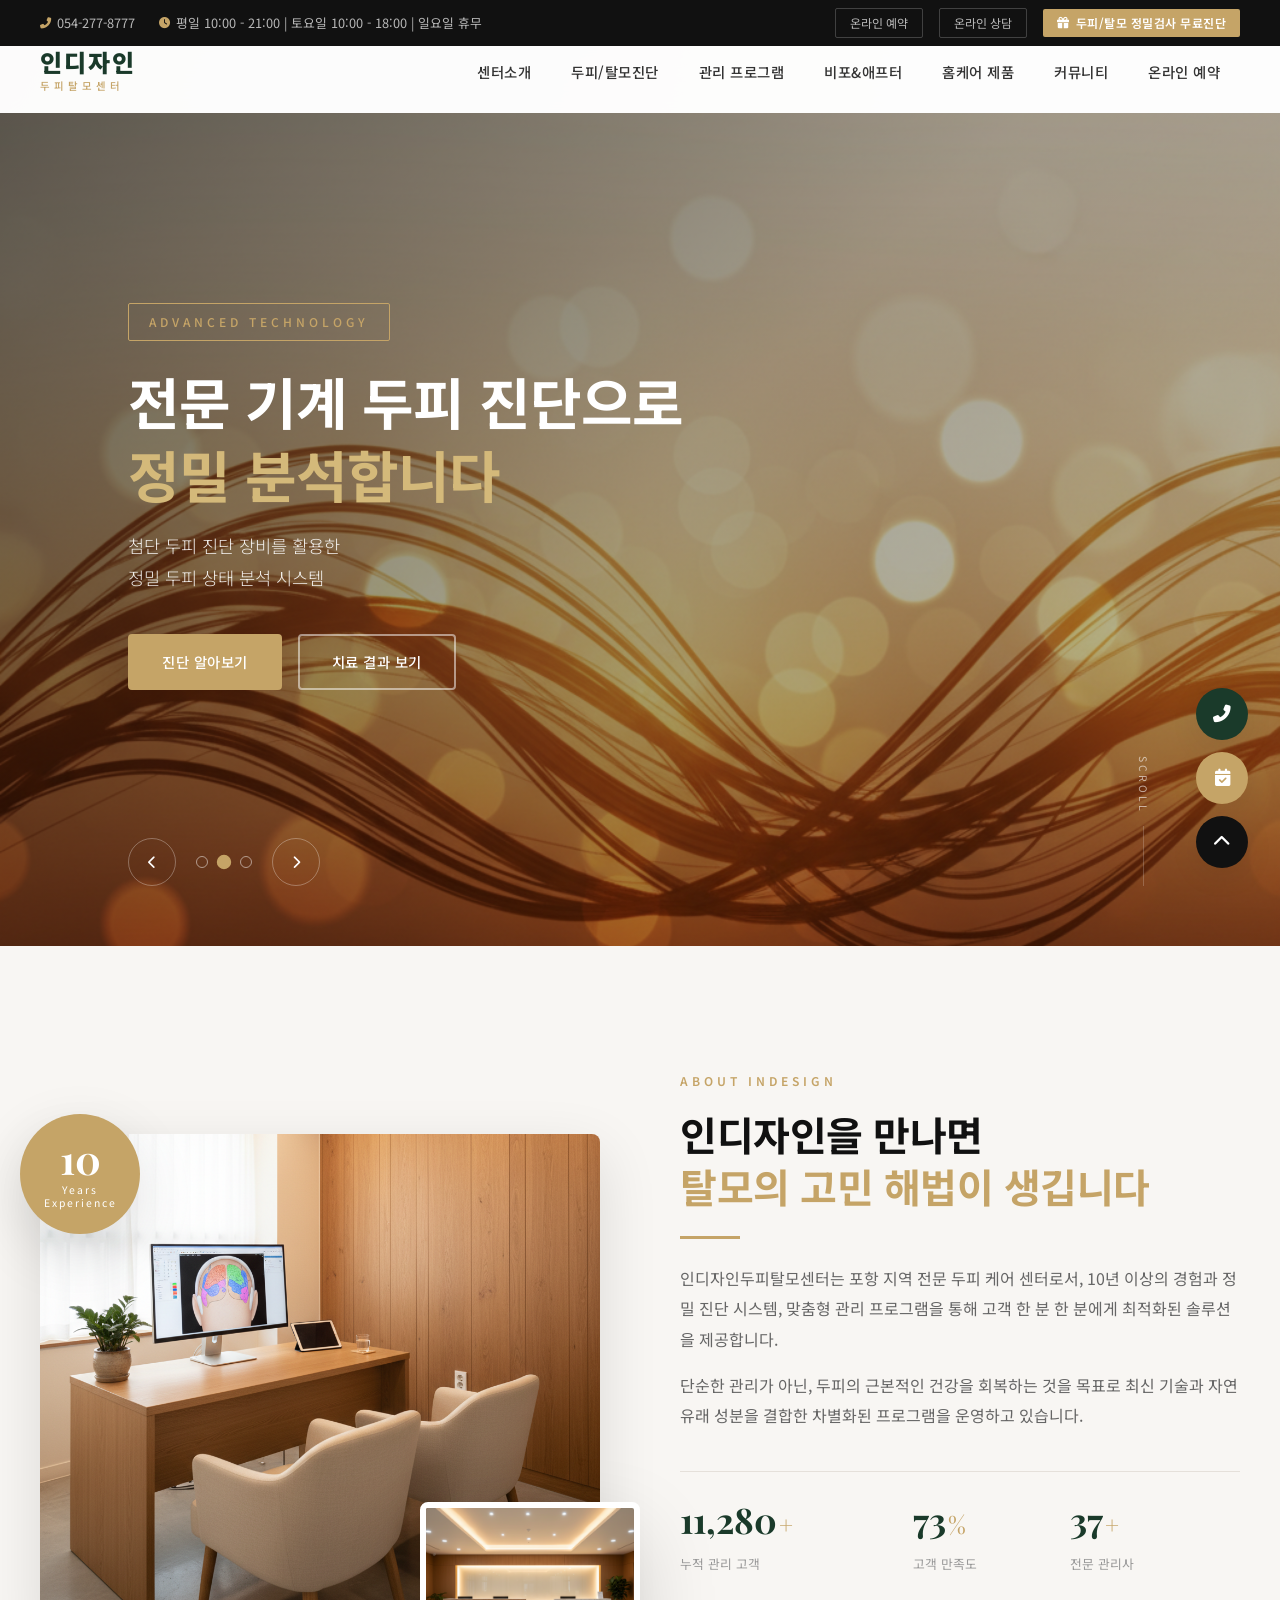
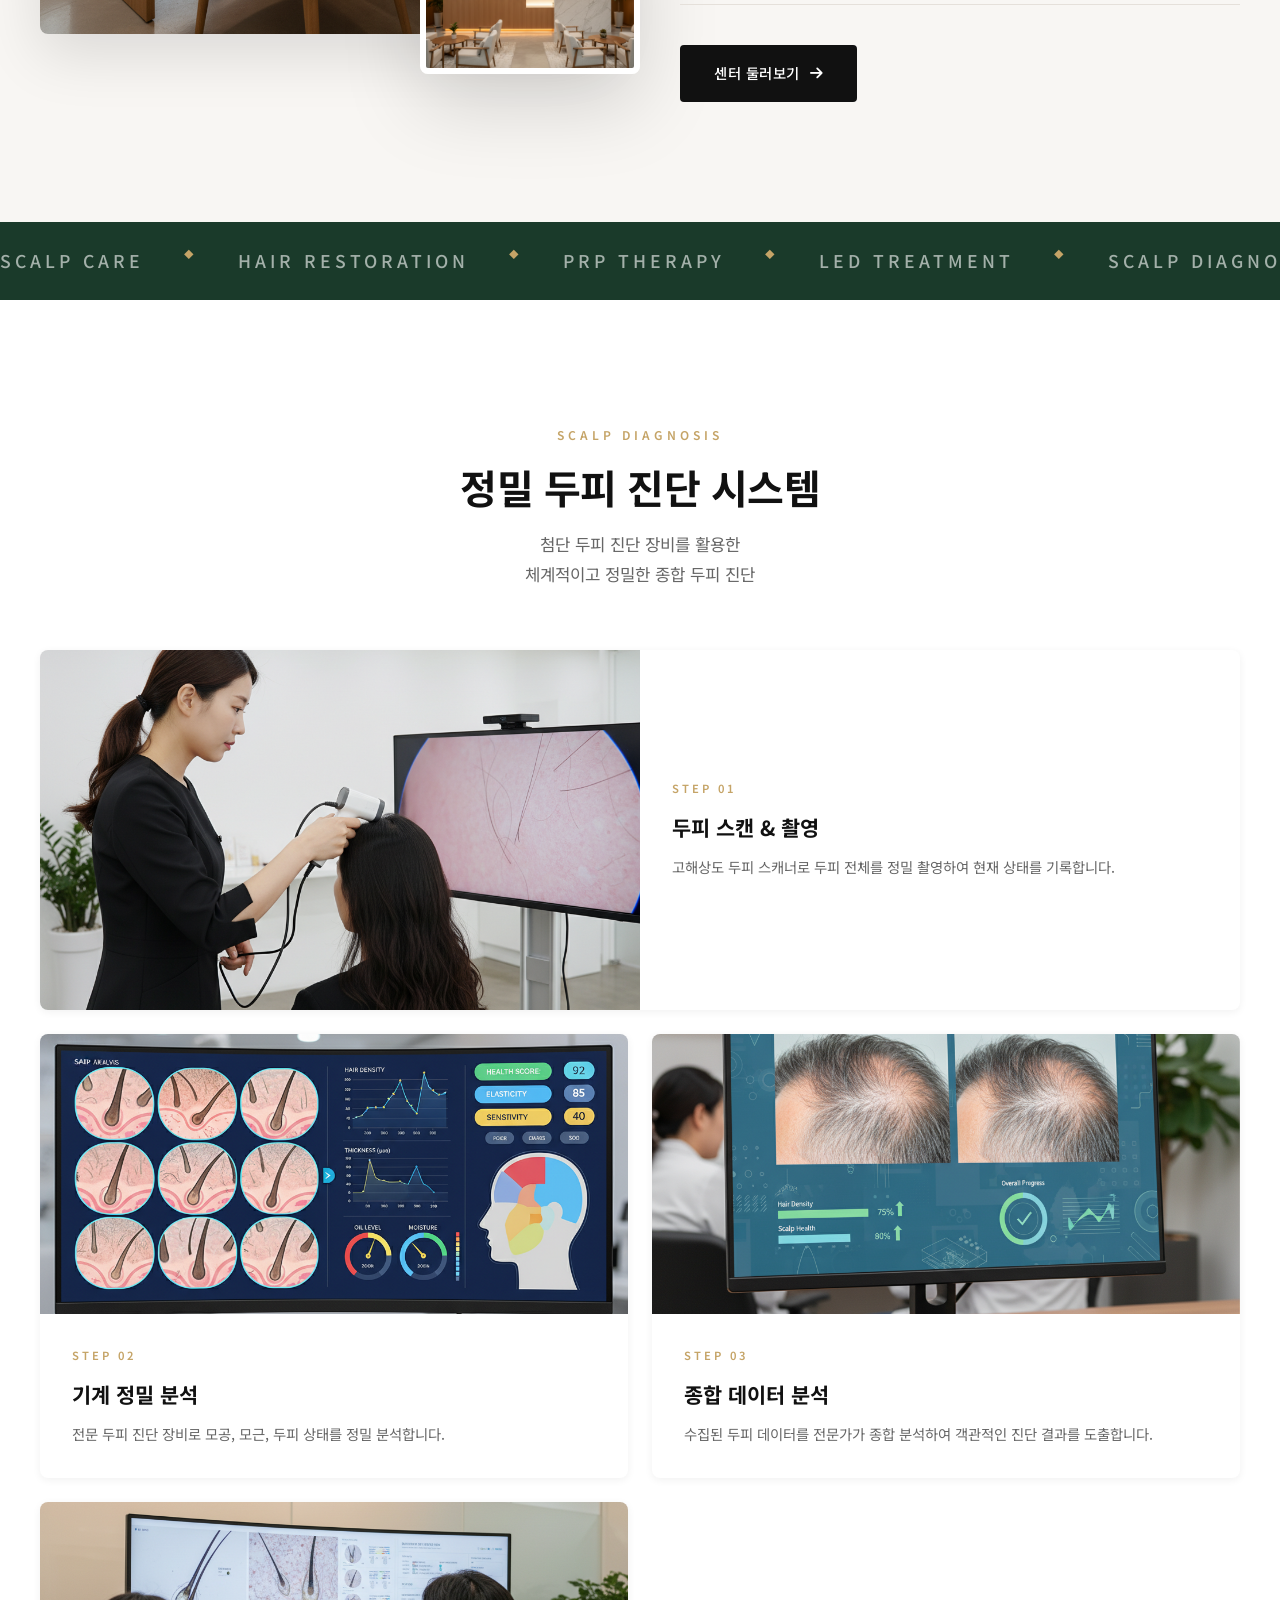
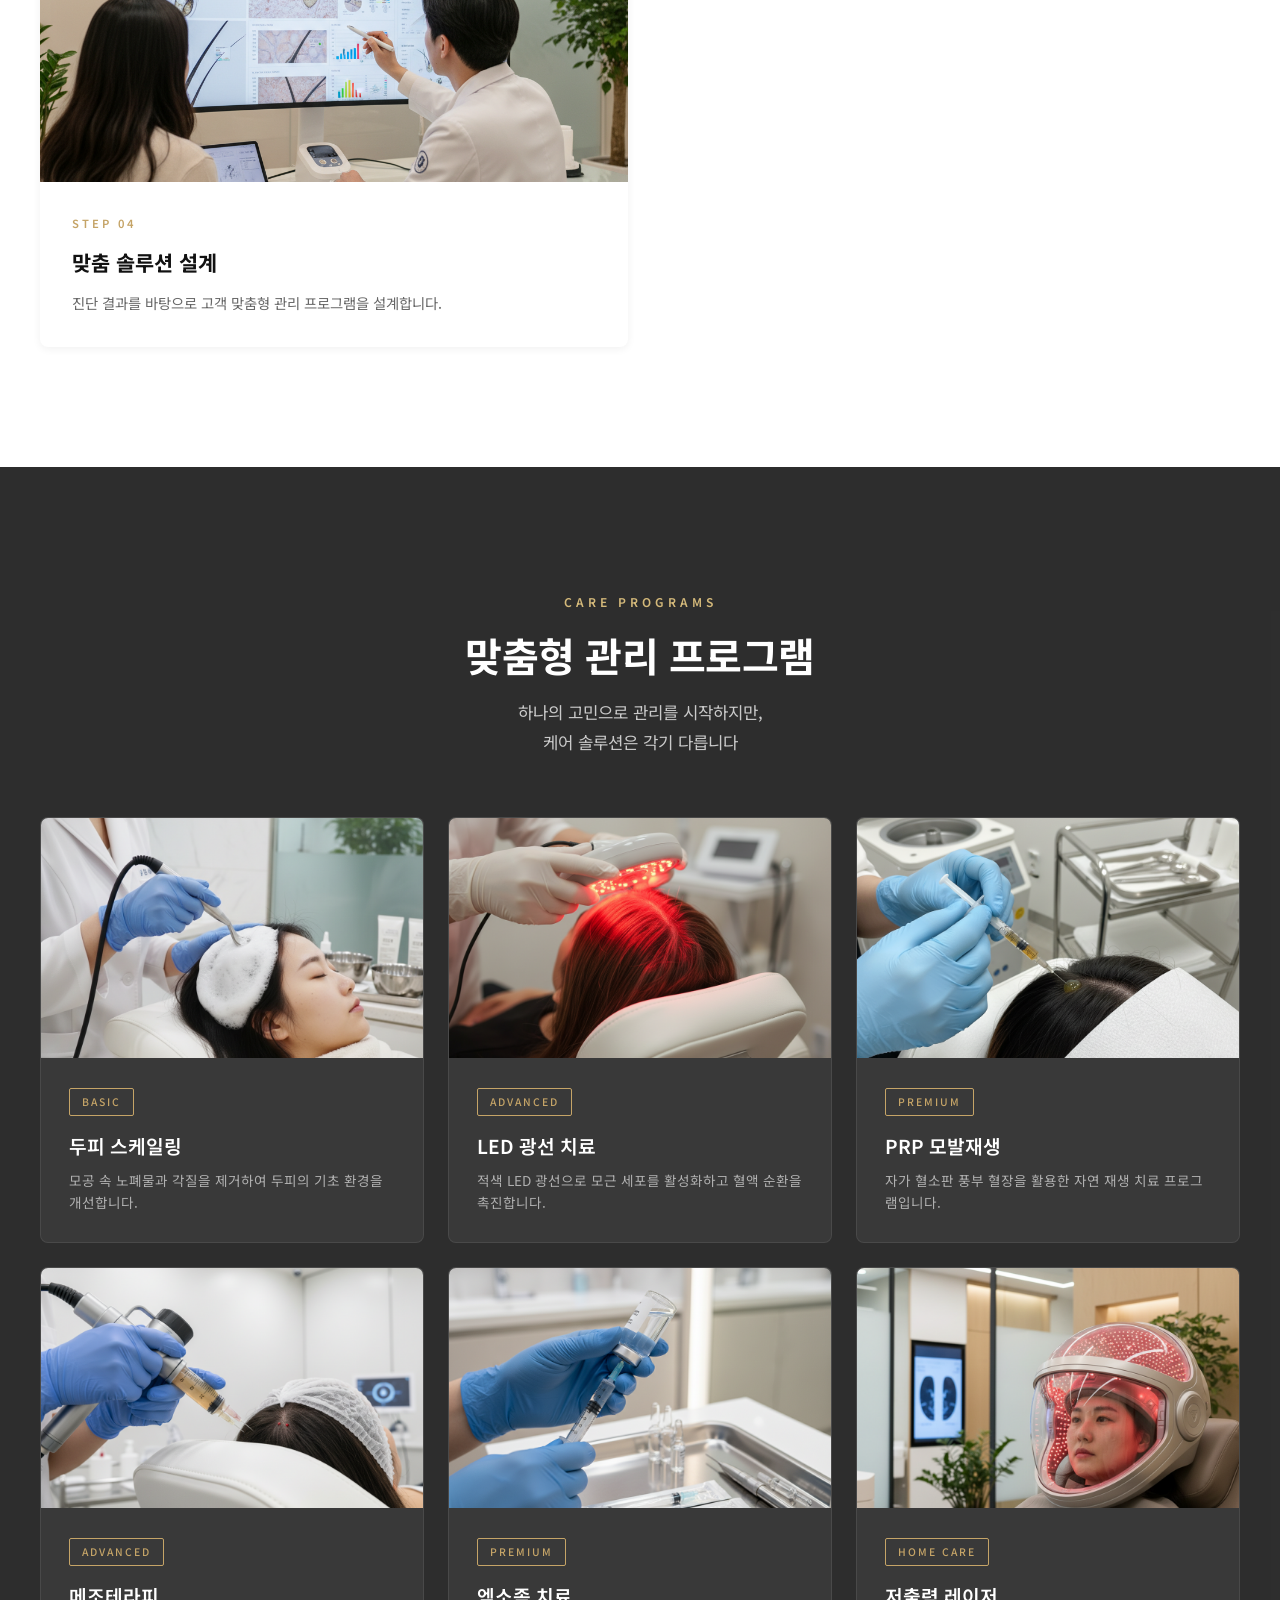
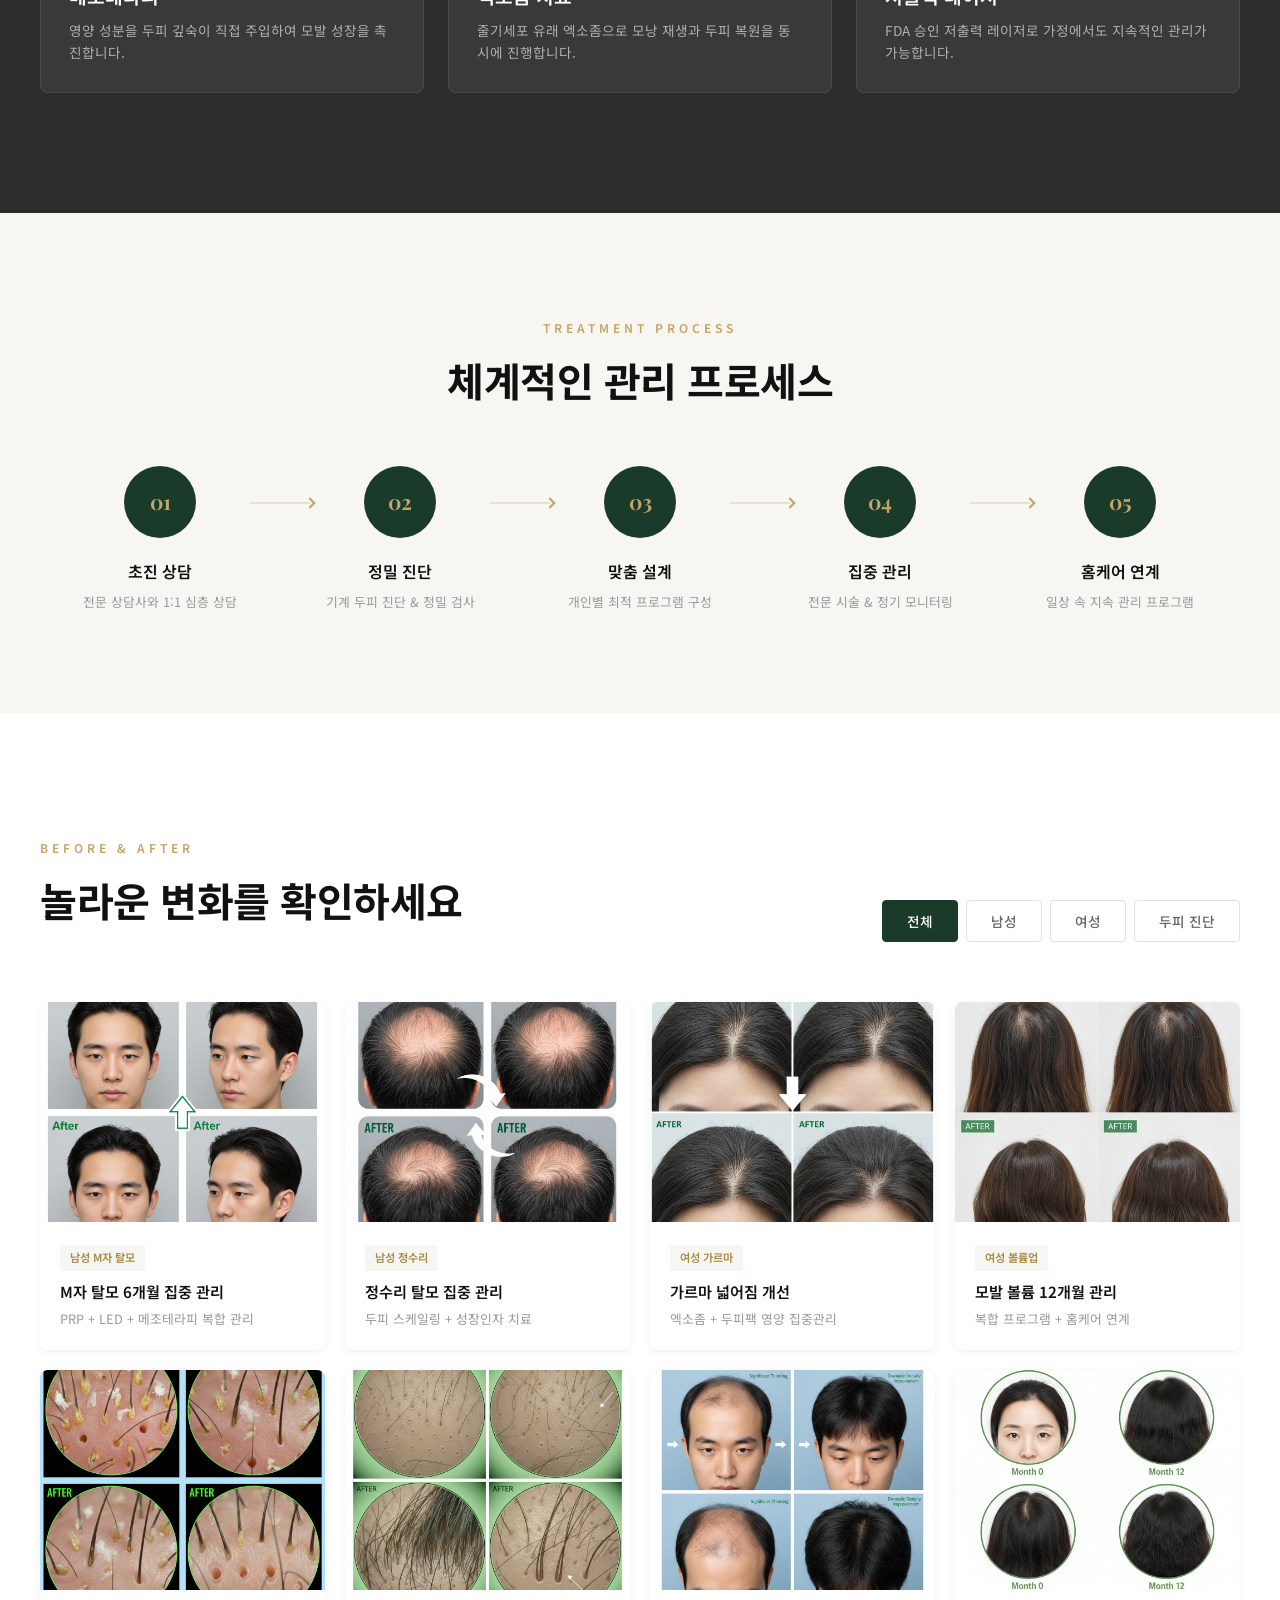
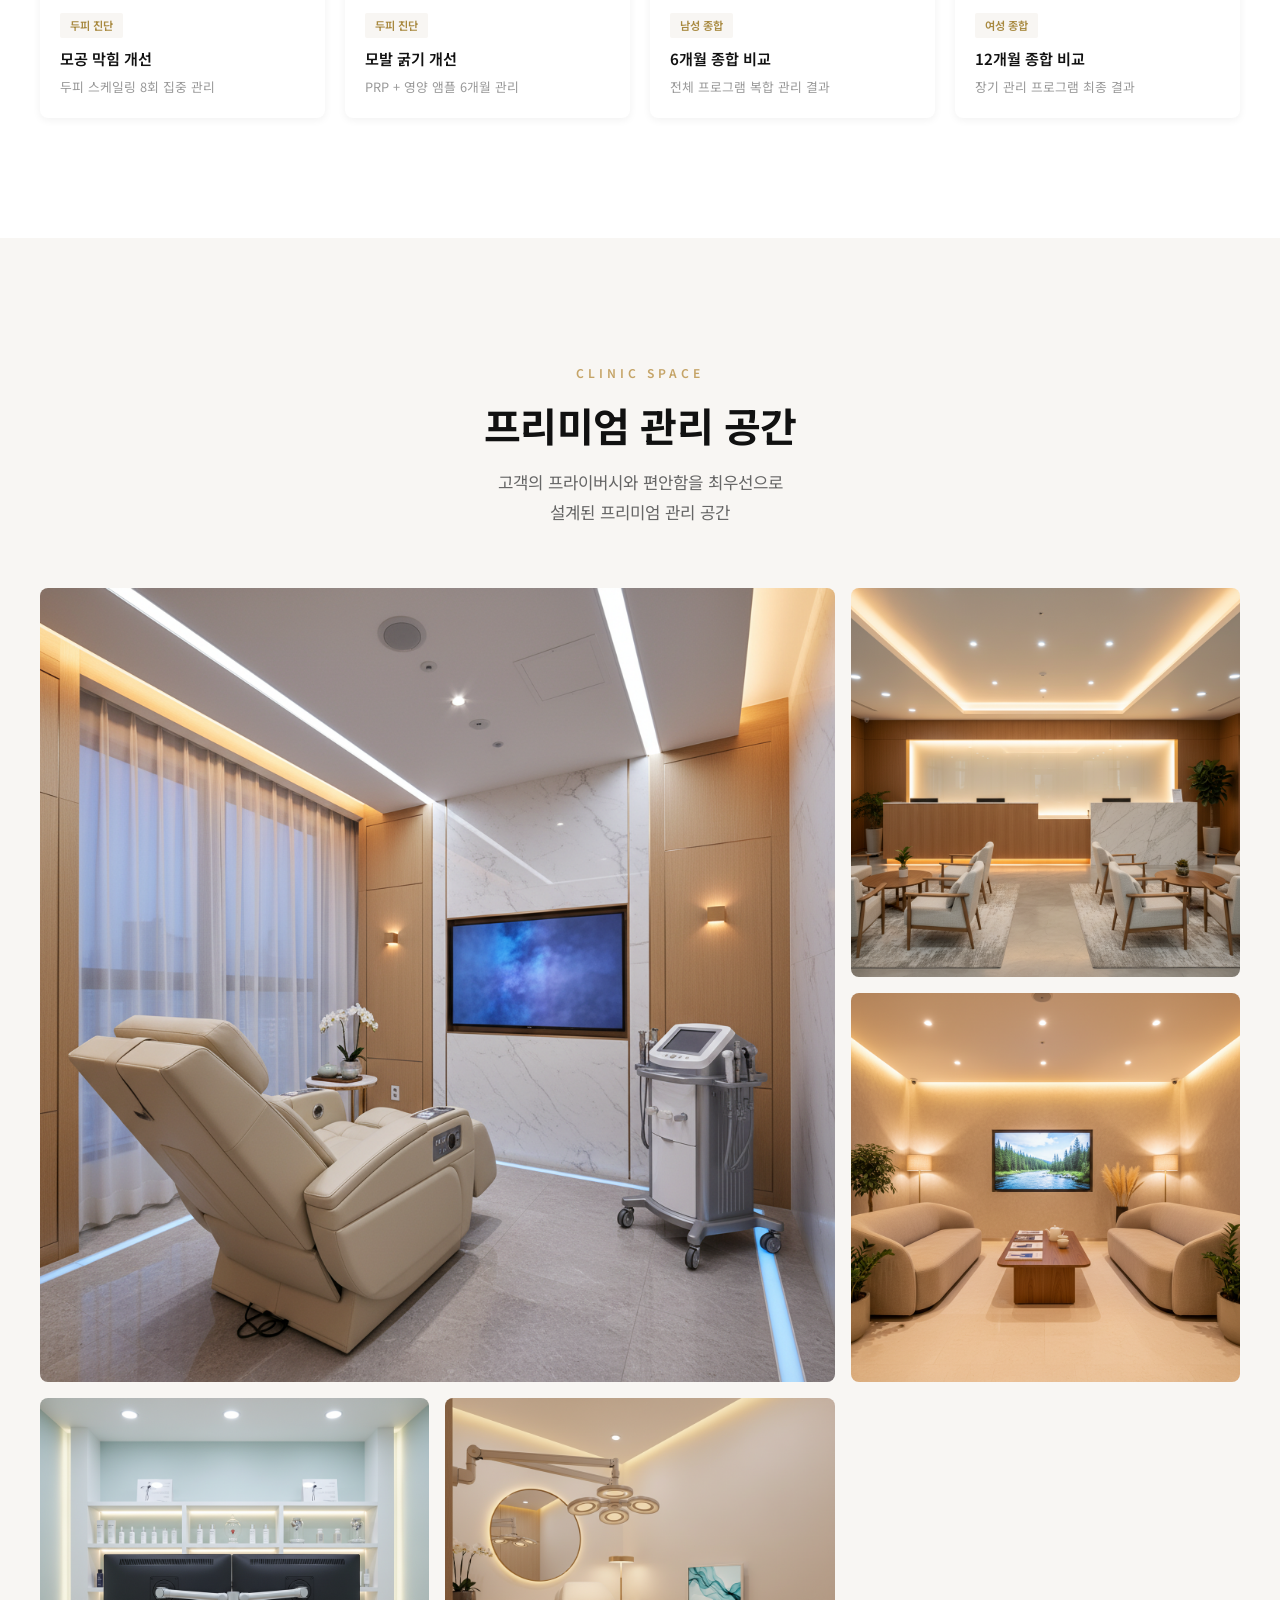
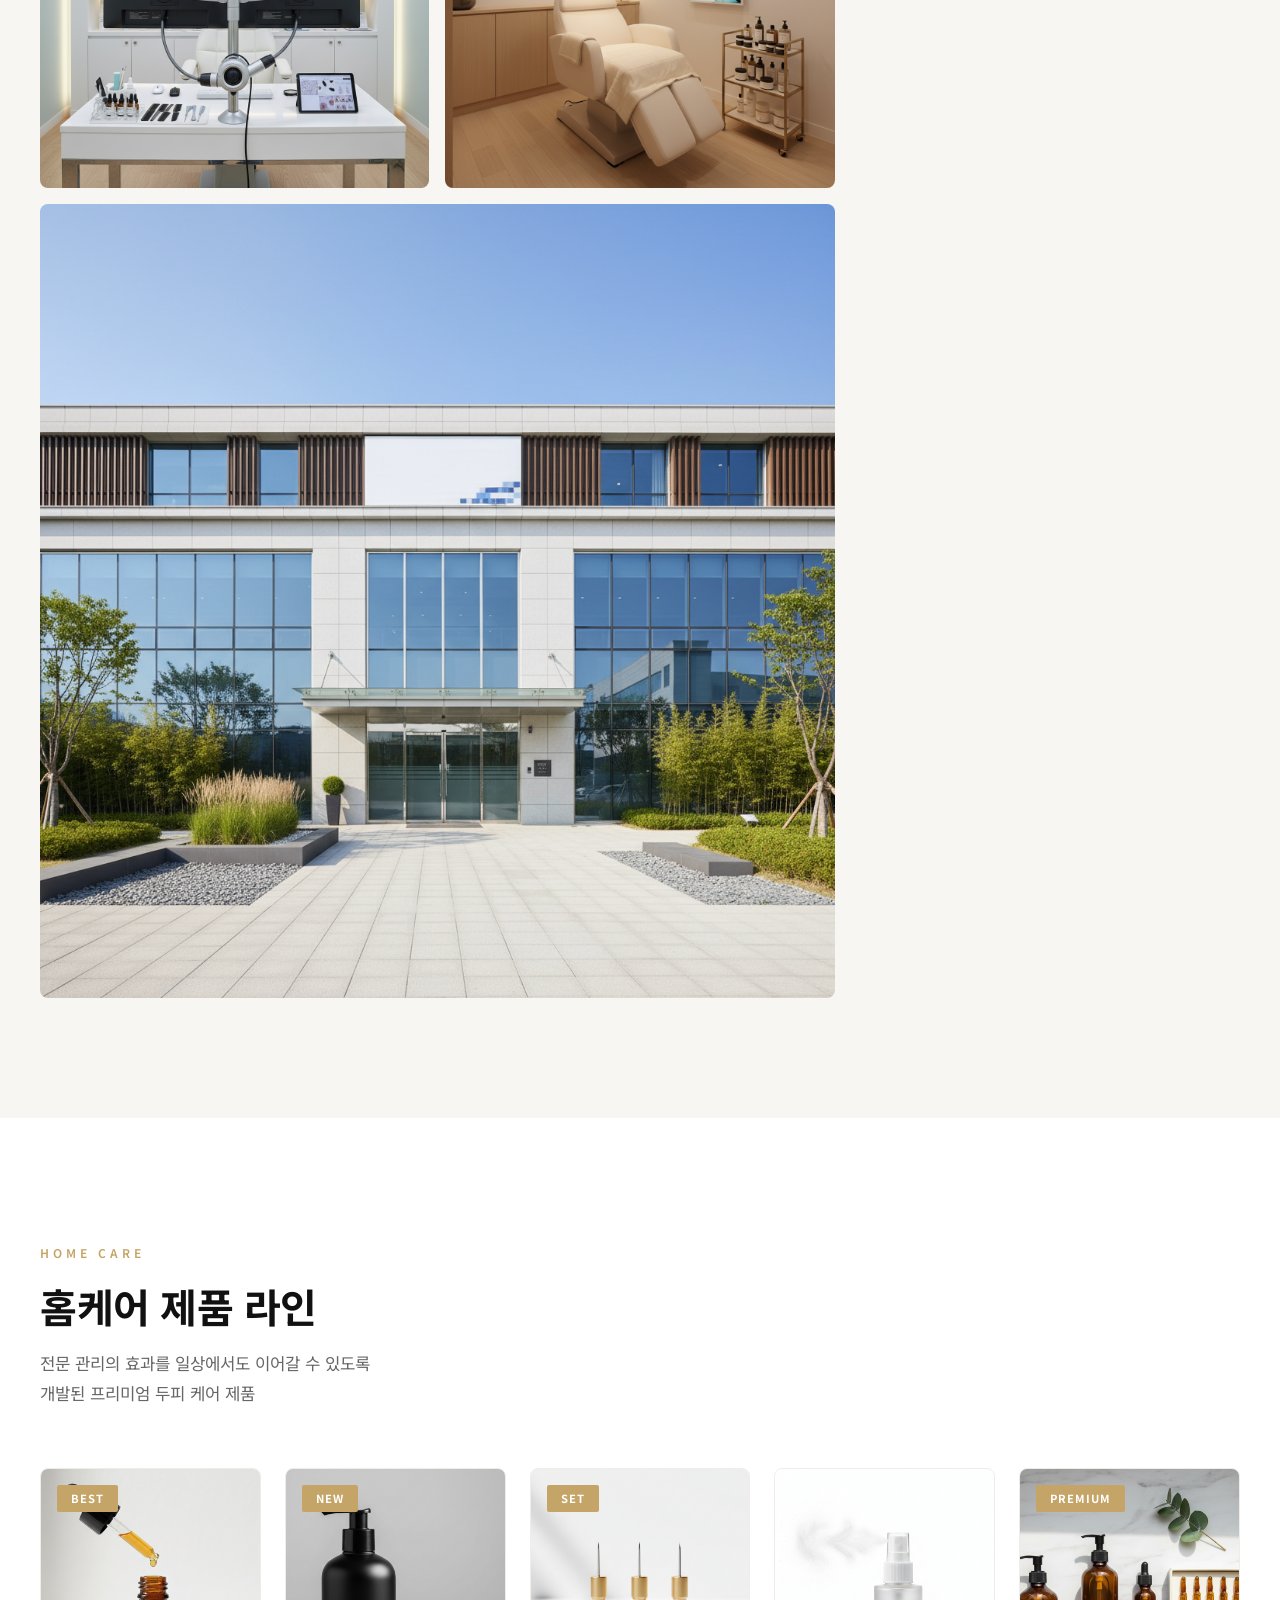
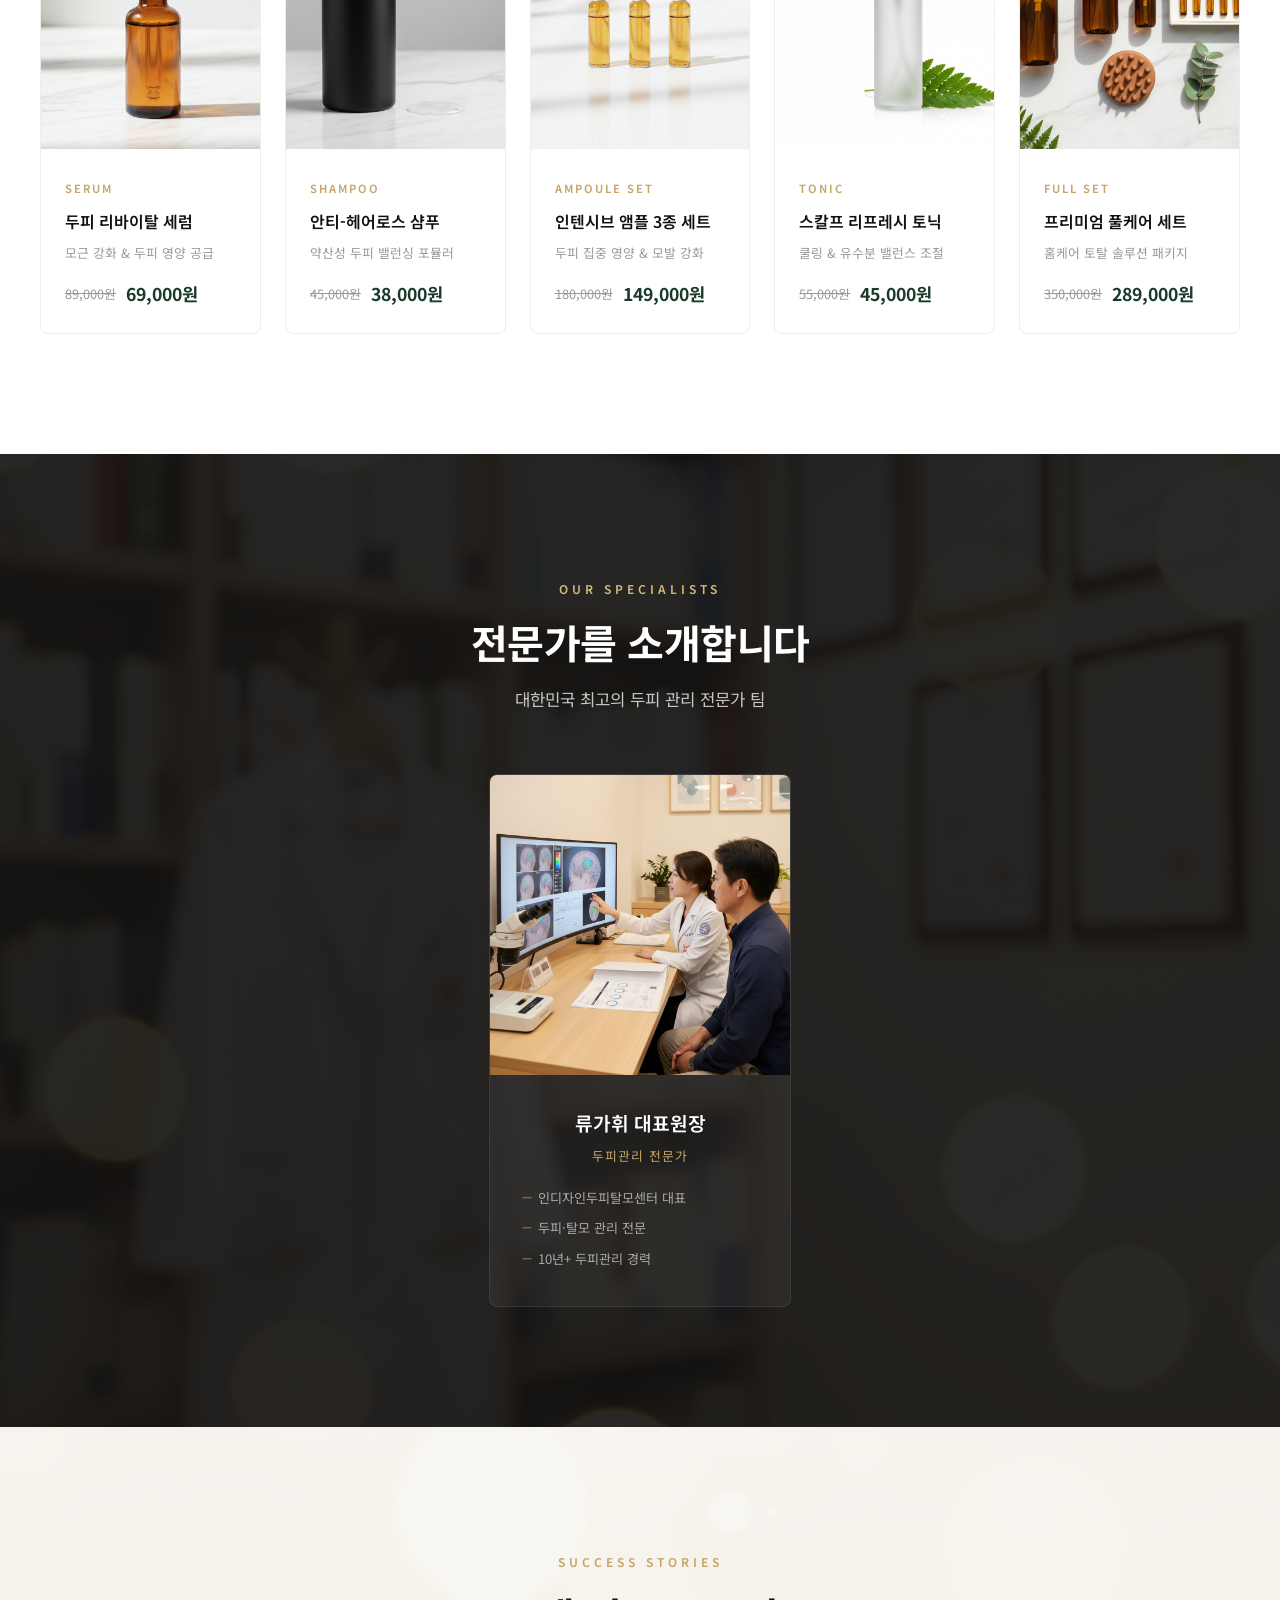
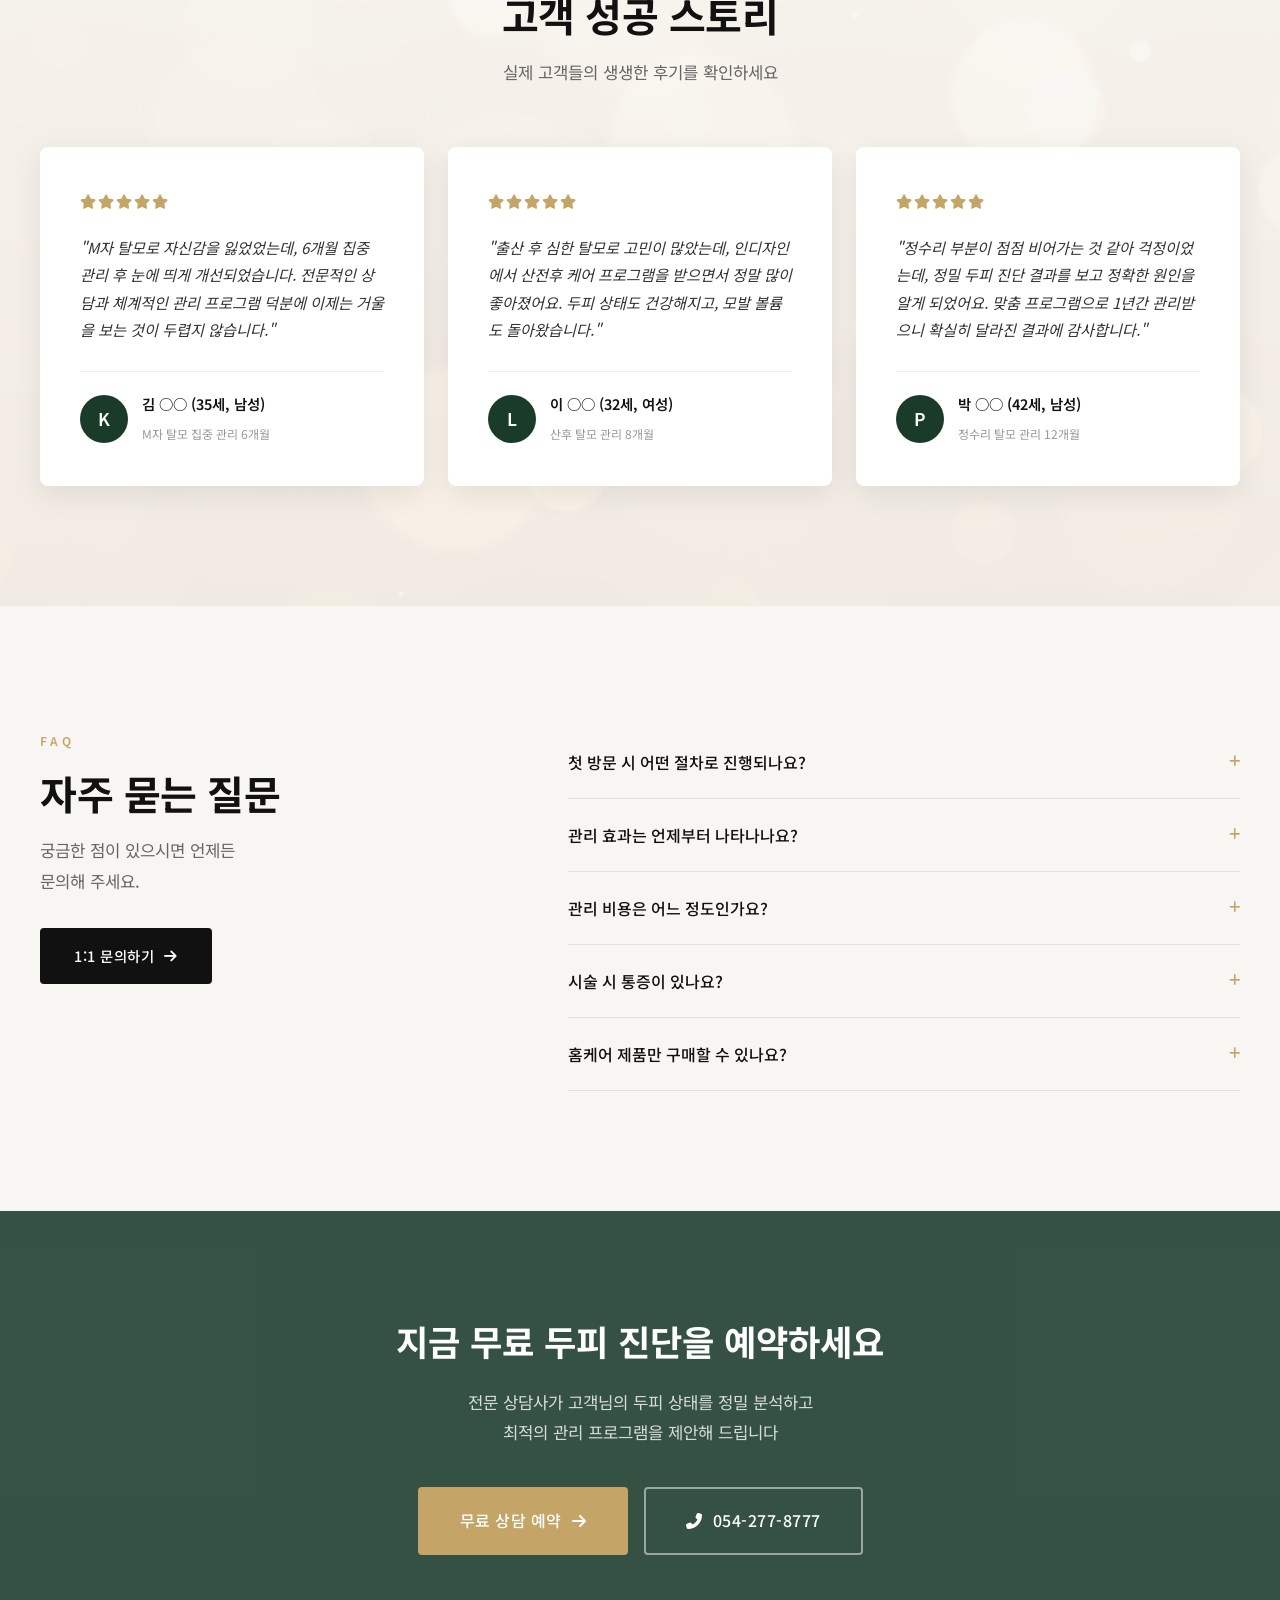
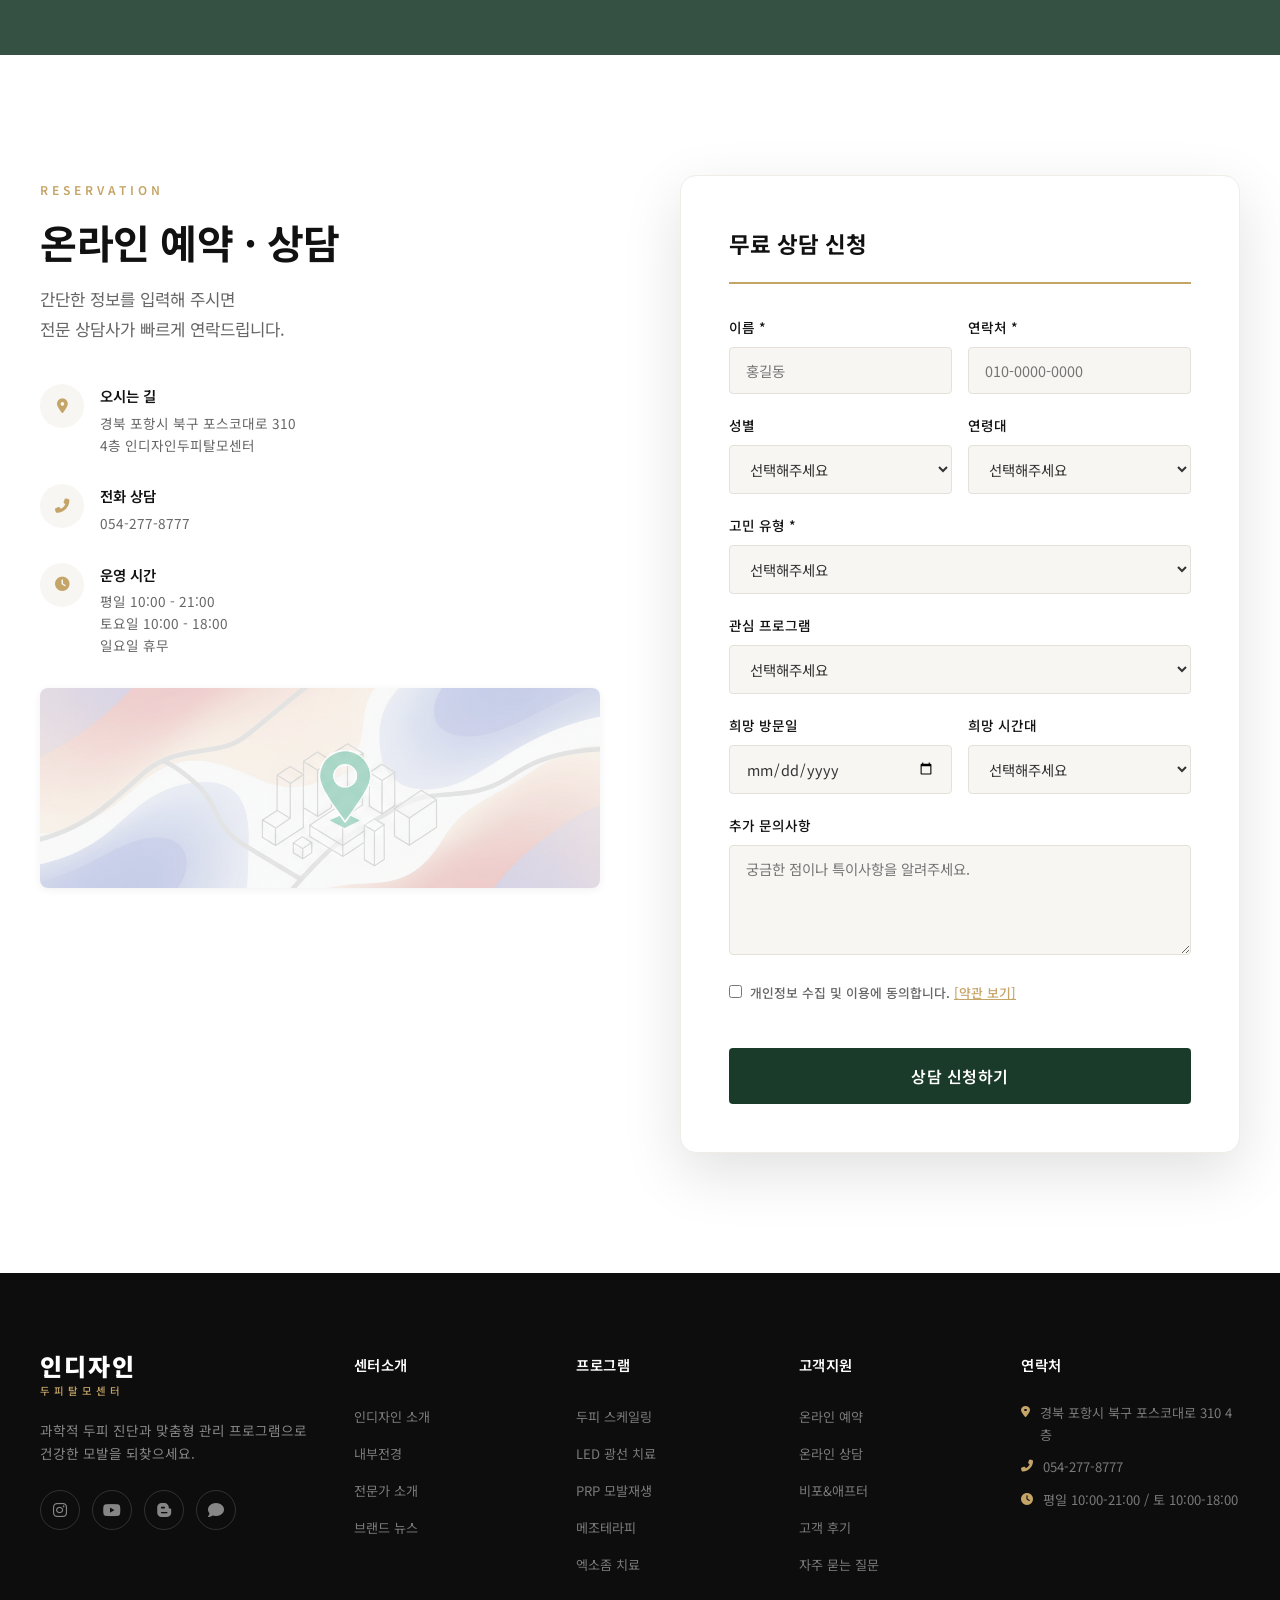
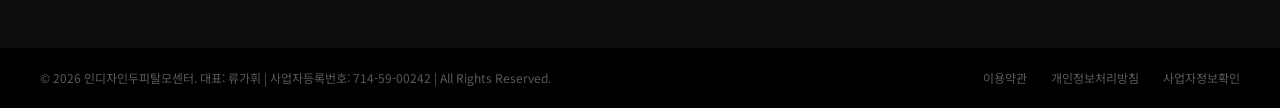
==== commit 794f9521: "전문가 섹션 대표원장 1인으로 축소, 시술 통증 FAQ 센터 맞춤 수정 Co-Authored-By: Claude Opus 4.6 (1M context) <noreply@anthro" ====
--- a/index.html
+++ b/index.html
@@ -680,34 +680,6 @@
             </ul>
           </div>
         </div>
-        <div class="expert-card" data-aos="fade-up" data-aos-delay="100">
-          <div class="expert-img">
-            <img src="generated_images/03_검사진단/11_탈모유형_상담.png" alt="부원장" loading="lazy">
-          </div>
-          <div class="expert-info">
-            <h4>박서연 부원장</h4>
-            <span class="expert-title">두피관리 전문가</span>
-            <ul class="expert-creds">
-              <li>피부과학 석사</li>
-              <li>여성탈모 전문 상담사</li>
-              <li>15년+ 시술 경험</li>
-            </ul>
-          </div>
-        </div>
-        <div class="expert-card" data-aos="fade-up" data-aos-delay="200">
-          <div class="expert-img">
-            <img src="generated_images/03_검사진단/06_상담_차트작성.png" alt="연구원장" loading="lazy">
-          </div>
-          <div class="expert-info">
-            <h4>이준호 연구원장</h4>
-            <span class="expert-title">제품 개발 책임자</span>
-            <ul class="expert-creds">
-              <li>생명공학 박사</li>
-              <li>특허 12건 보유</li>
-              <li>홈케어 제품 R&D 총괄</li>
-            </ul>
-          </div>
-        </div>
       </div>
     </div>
   </section>
@@ -809,7 +781,7 @@
               <i class="fas fa-plus"></i>
             </button>
             <div class="faq-answer">
-              <p>대부분의 관리는 무통 또는 경미한 자극 정도입니다. PRP 시술의 경우 국소마취 후 진행되므로 통증이 거의 없으며, 시술 후 일상생활에 바로 복귀 가능합니다.</p>
+              <p>대부분의 관리는 편안하게 진행되며, 경미한 자극이 느껴질 수 있는 정도입니다. 관리 후 일상생활에 바로 복귀 가능하며, 관리 전 충분한 상담을 통해 안내해 드립니다.</p>
             </div>
           </div>
           <div class="faq-item">
--- a/css/style.css
+++ b/css/style.css
@@ -1384,6 +1384,13 @@
   display: grid;
   grid-template-columns: repeat(3, 1fr);
   gap: 32px;
+  justify-items: center;
+}
+
+.experts-grid:has(.expert-card:only-child) {
+  grid-template-columns: 1fr;
+  max-width: 420px;
+  margin: 0 auto;
 }
 
 .expert-card {
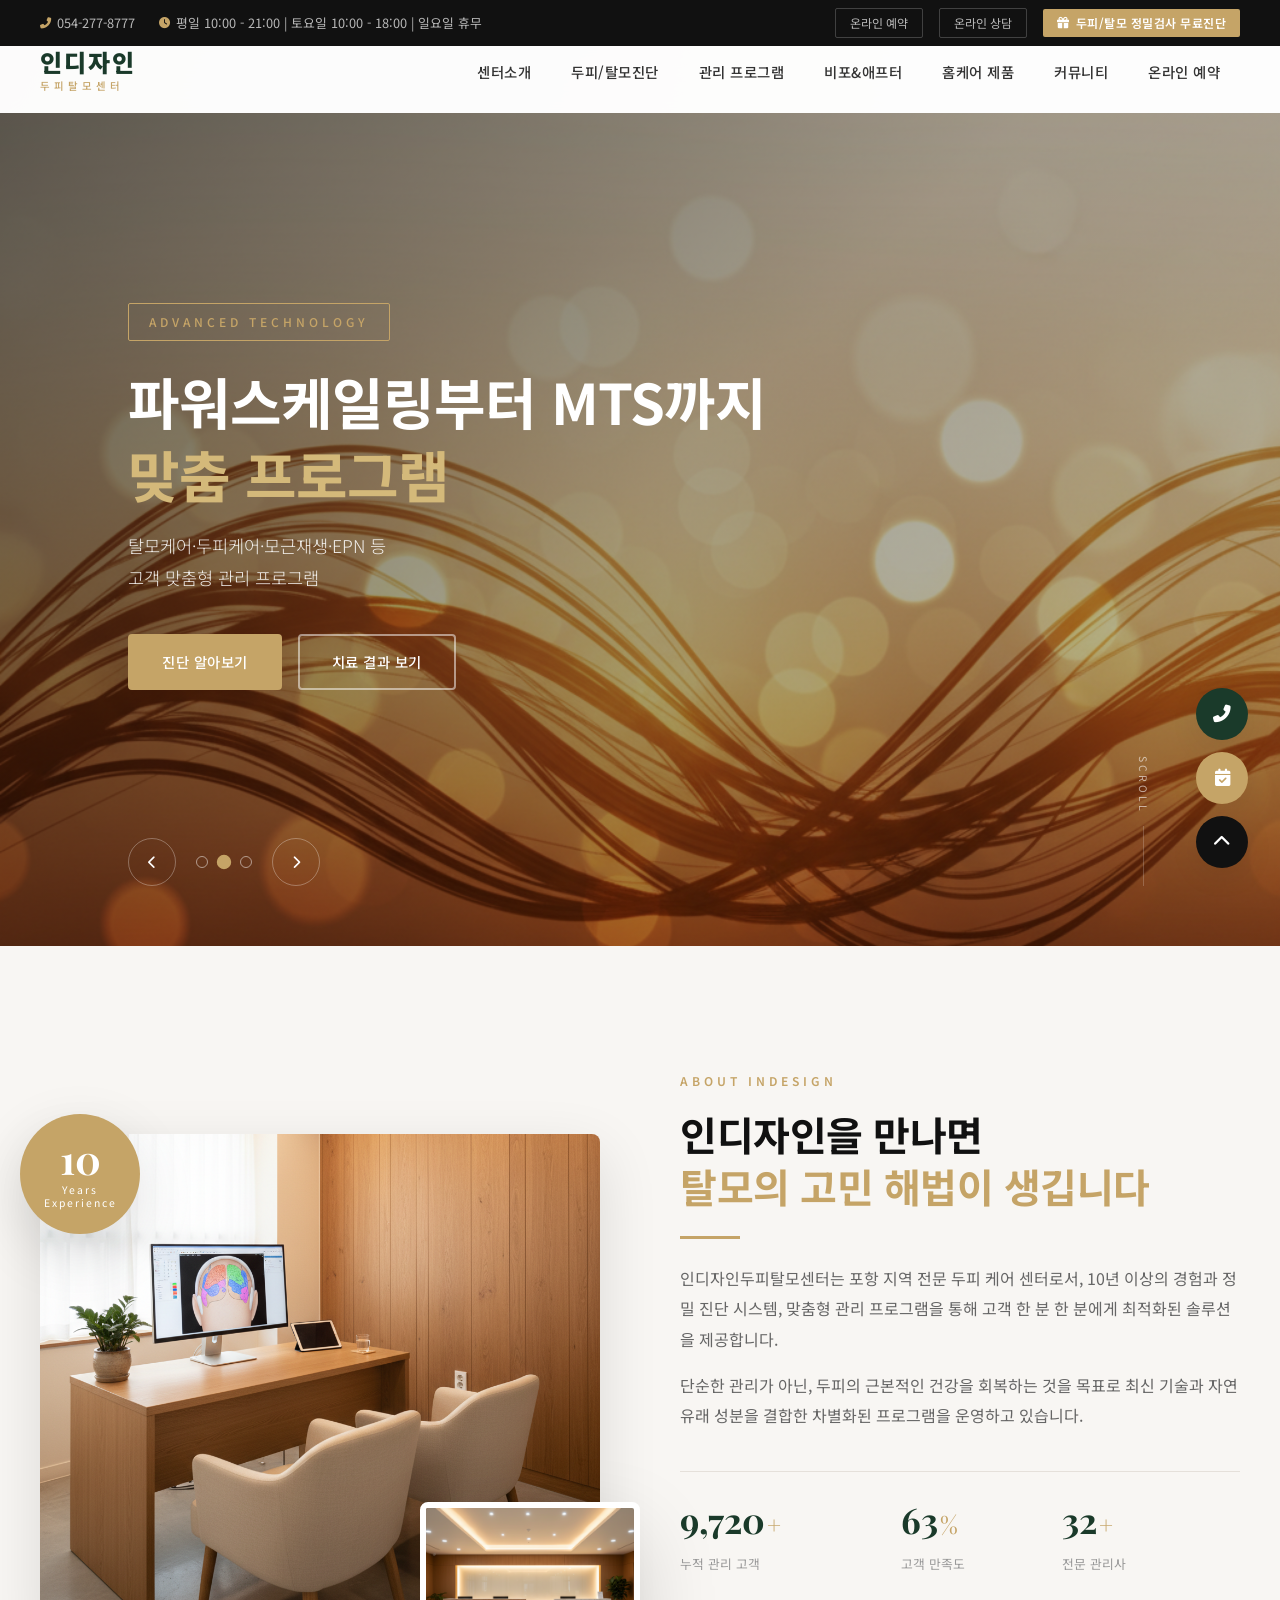
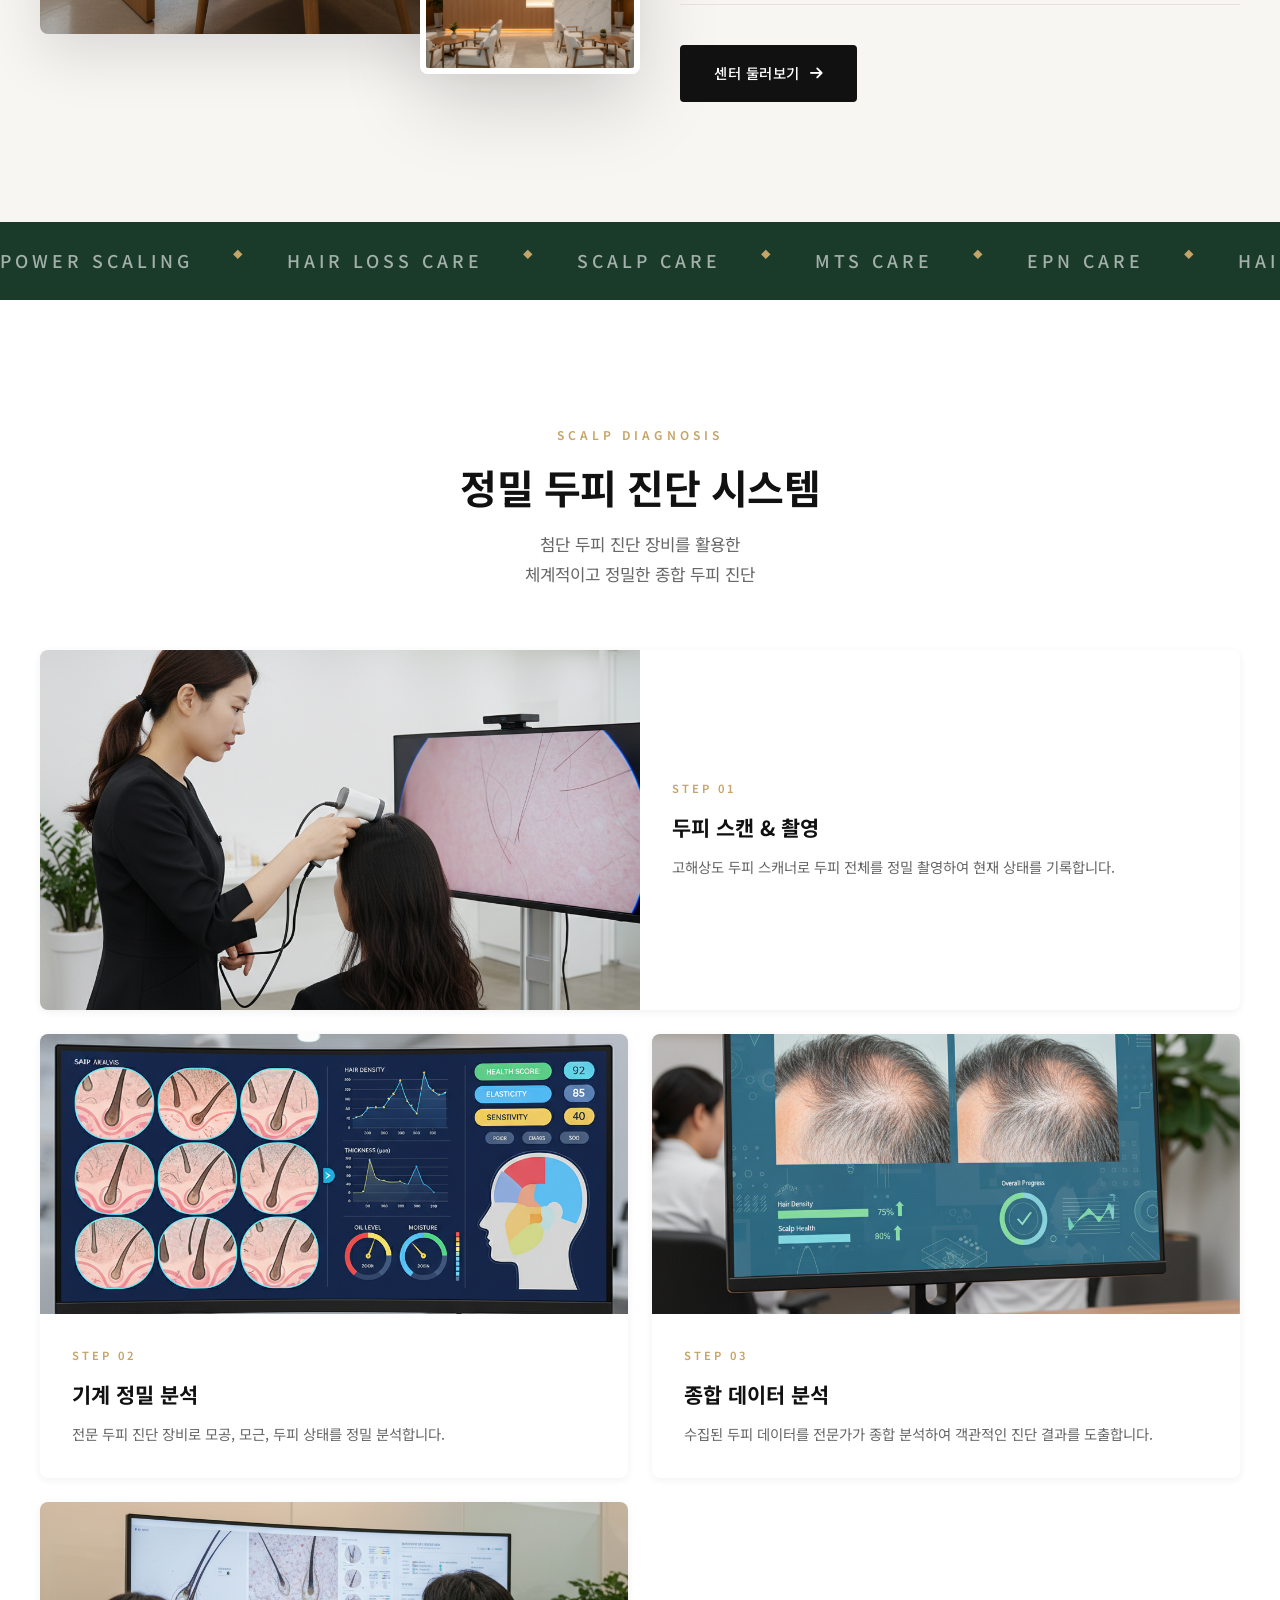
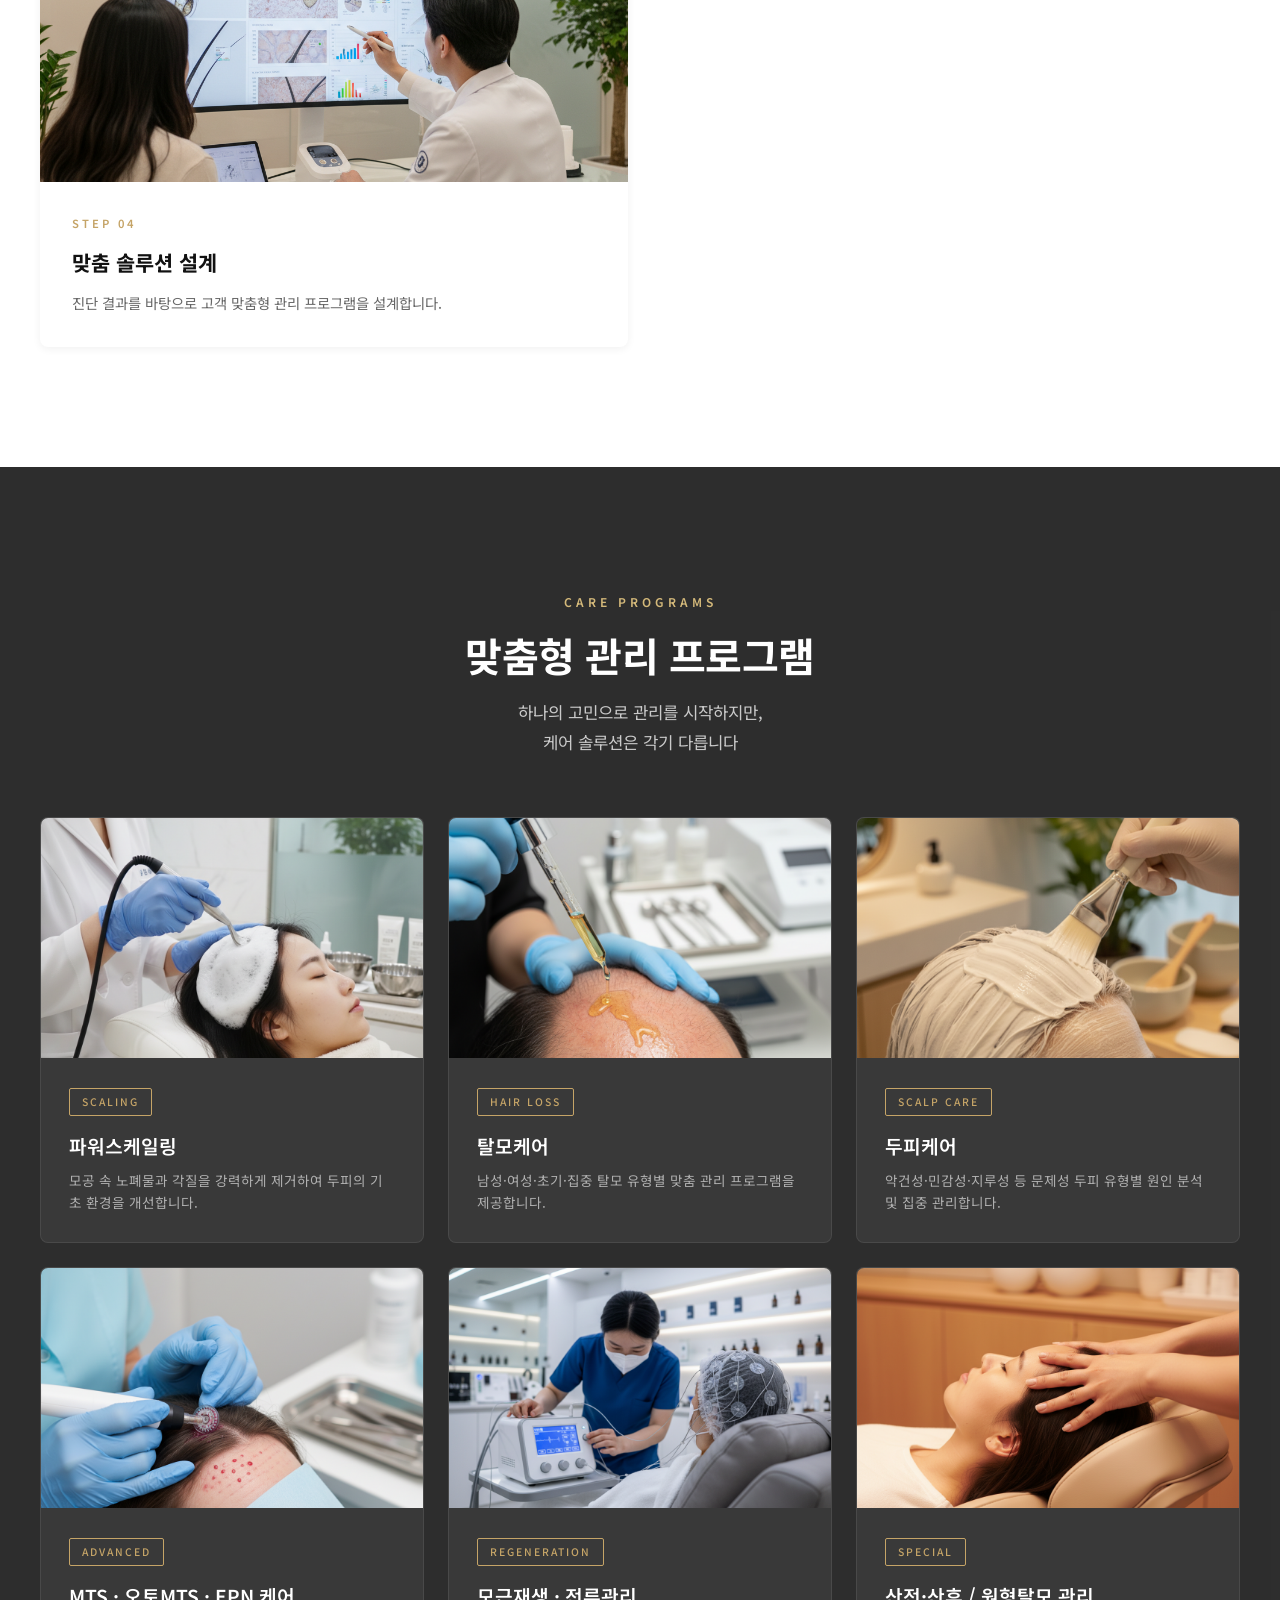
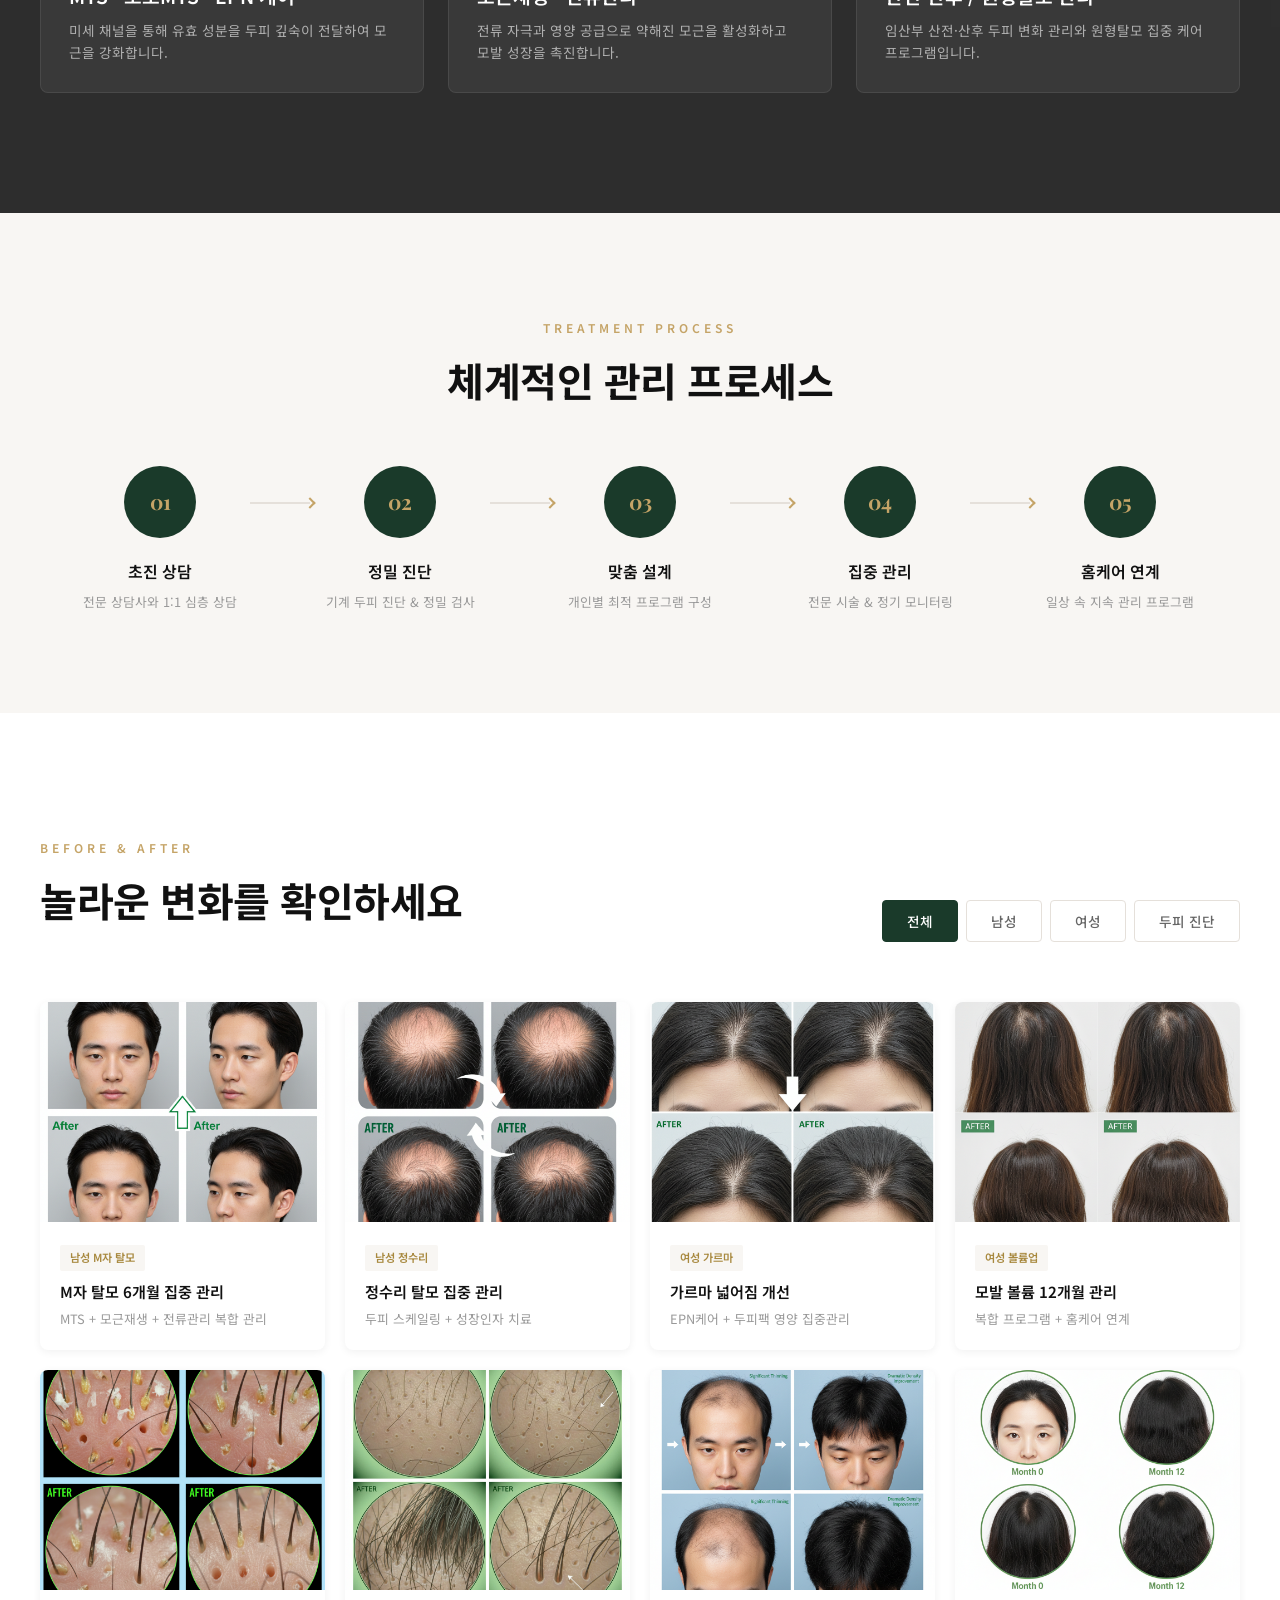
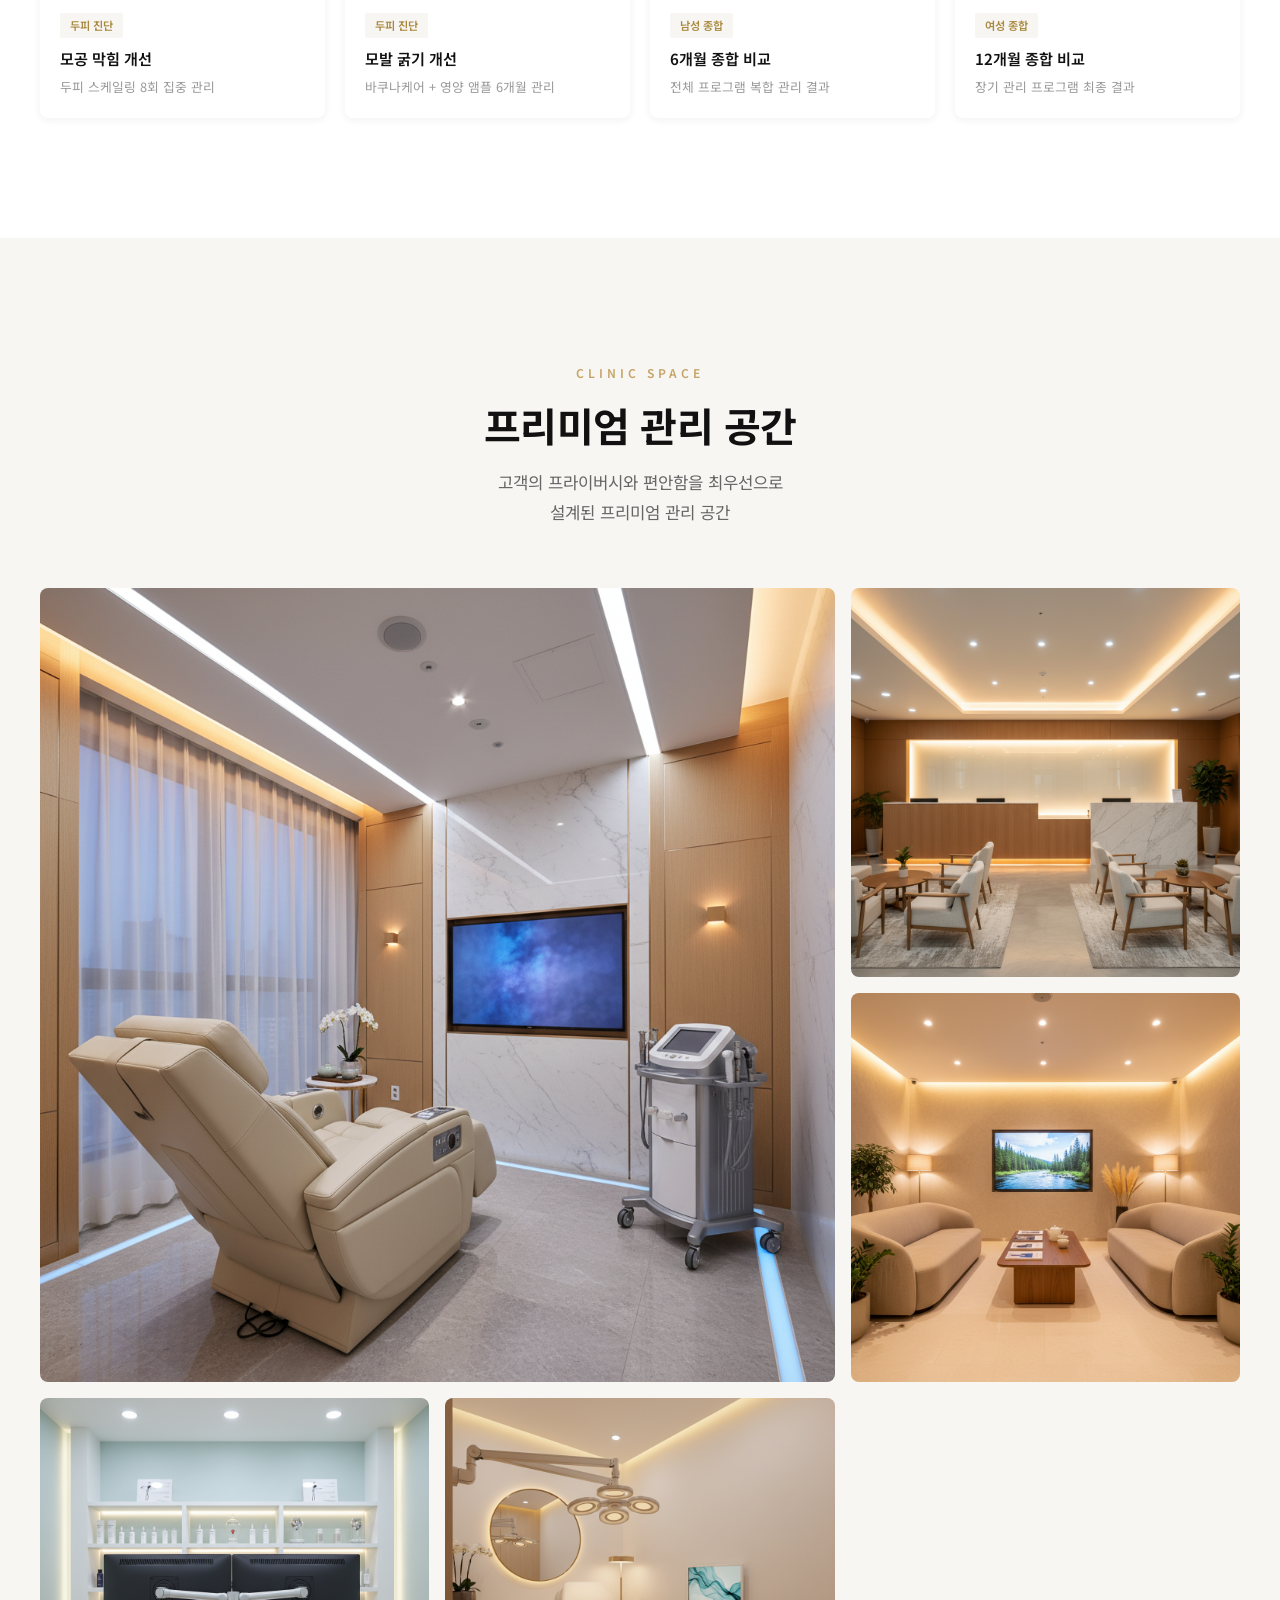
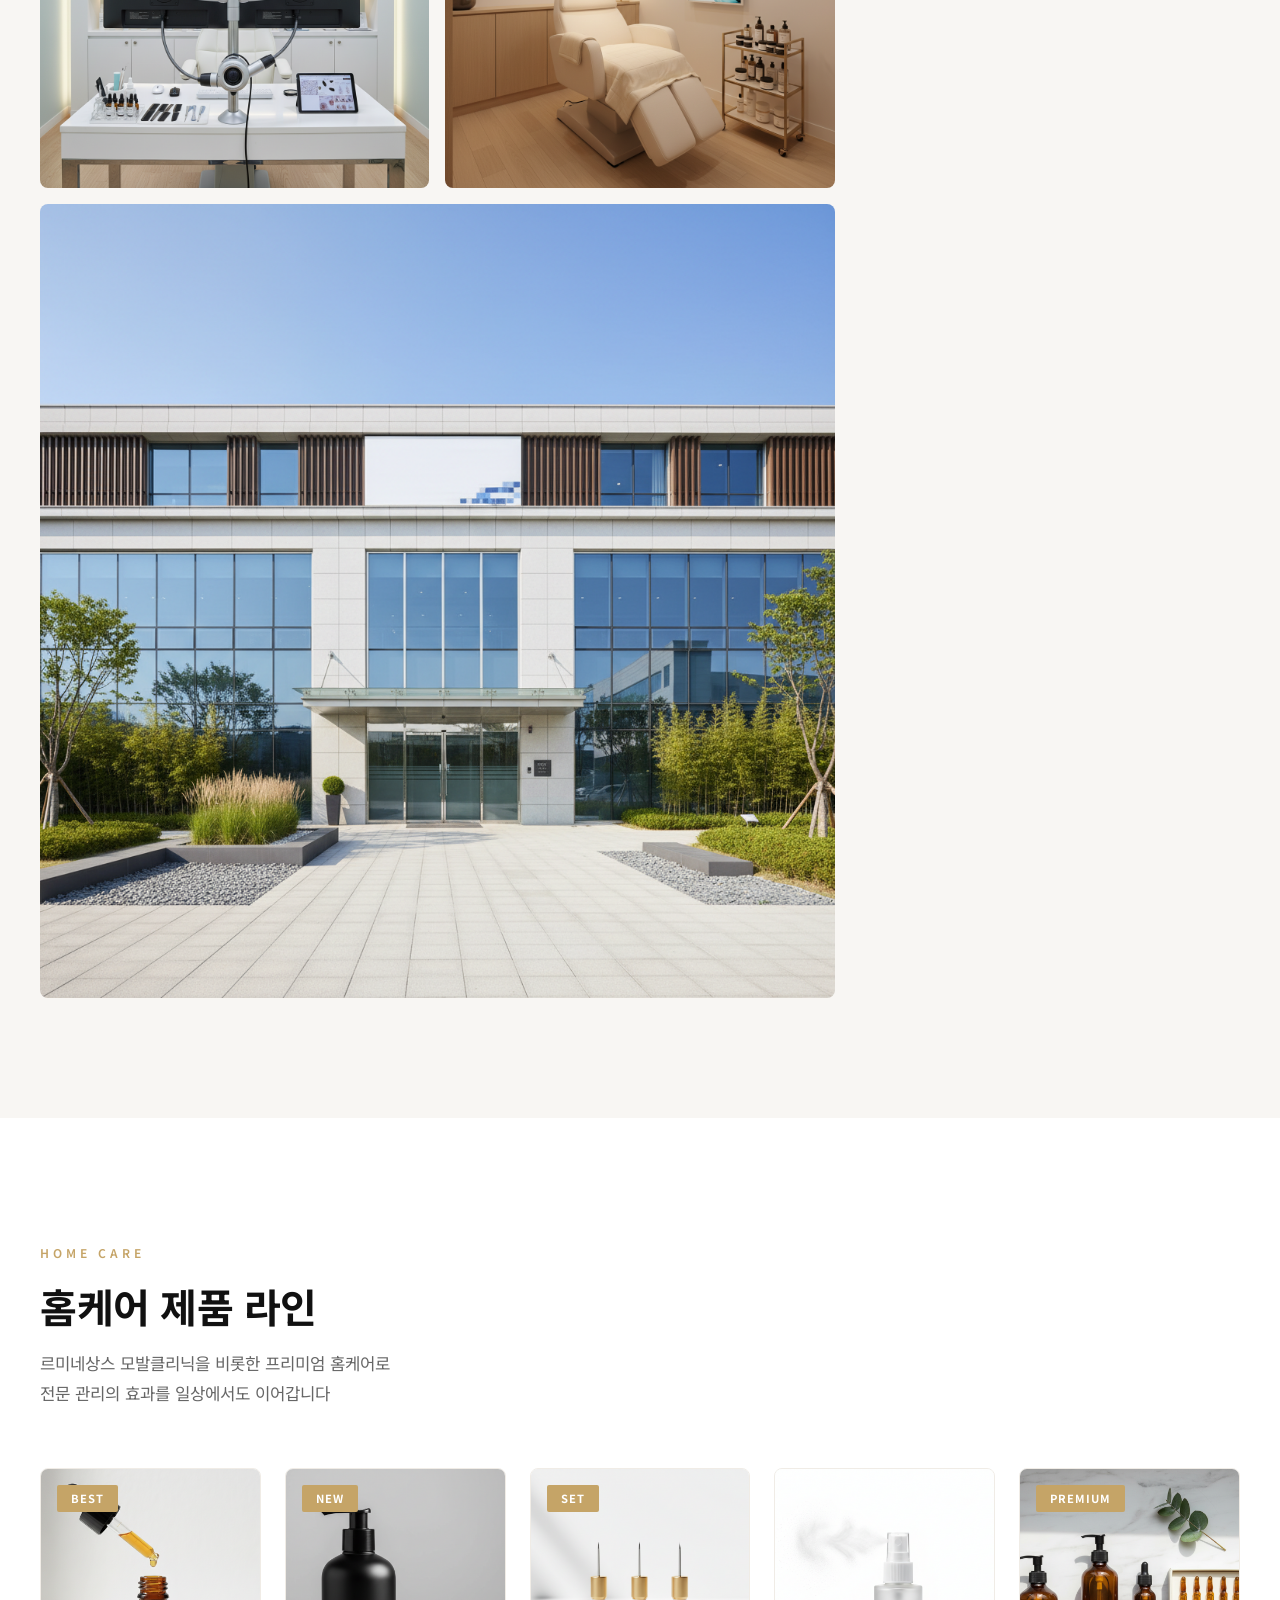
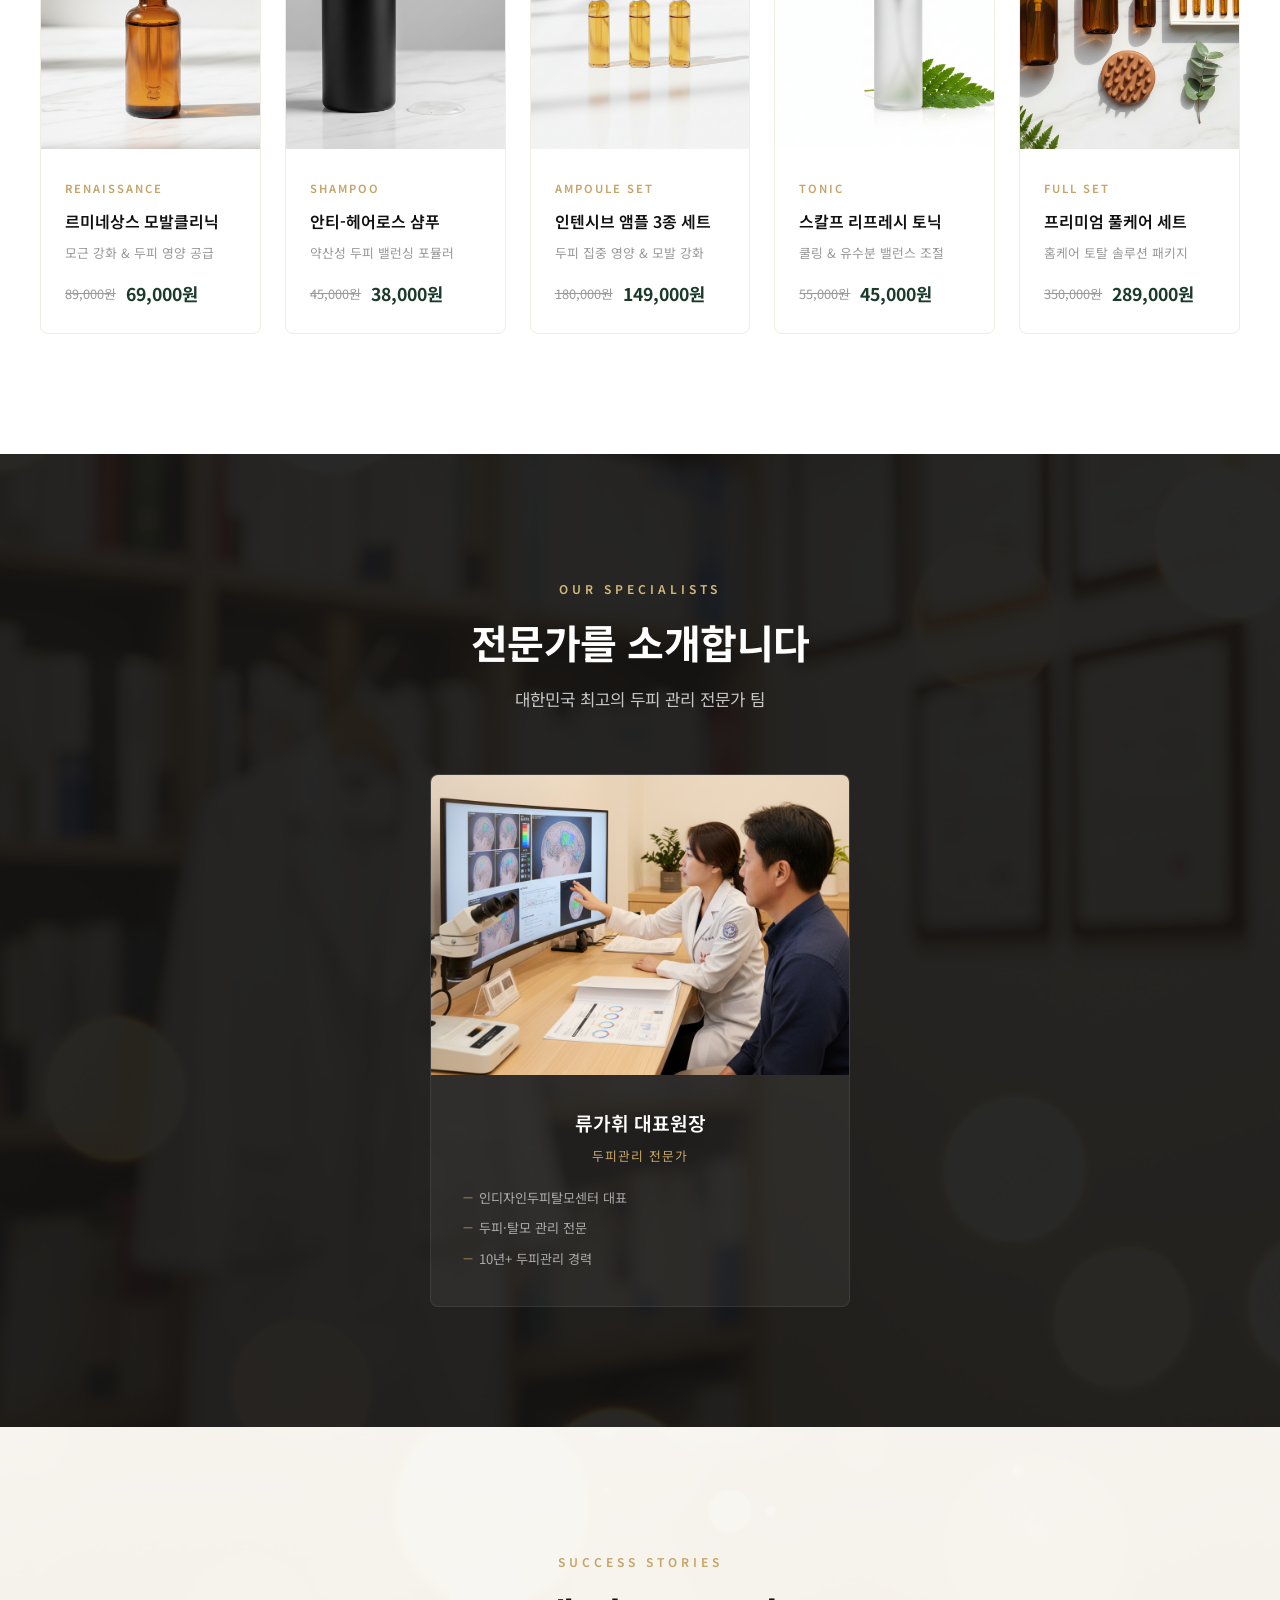
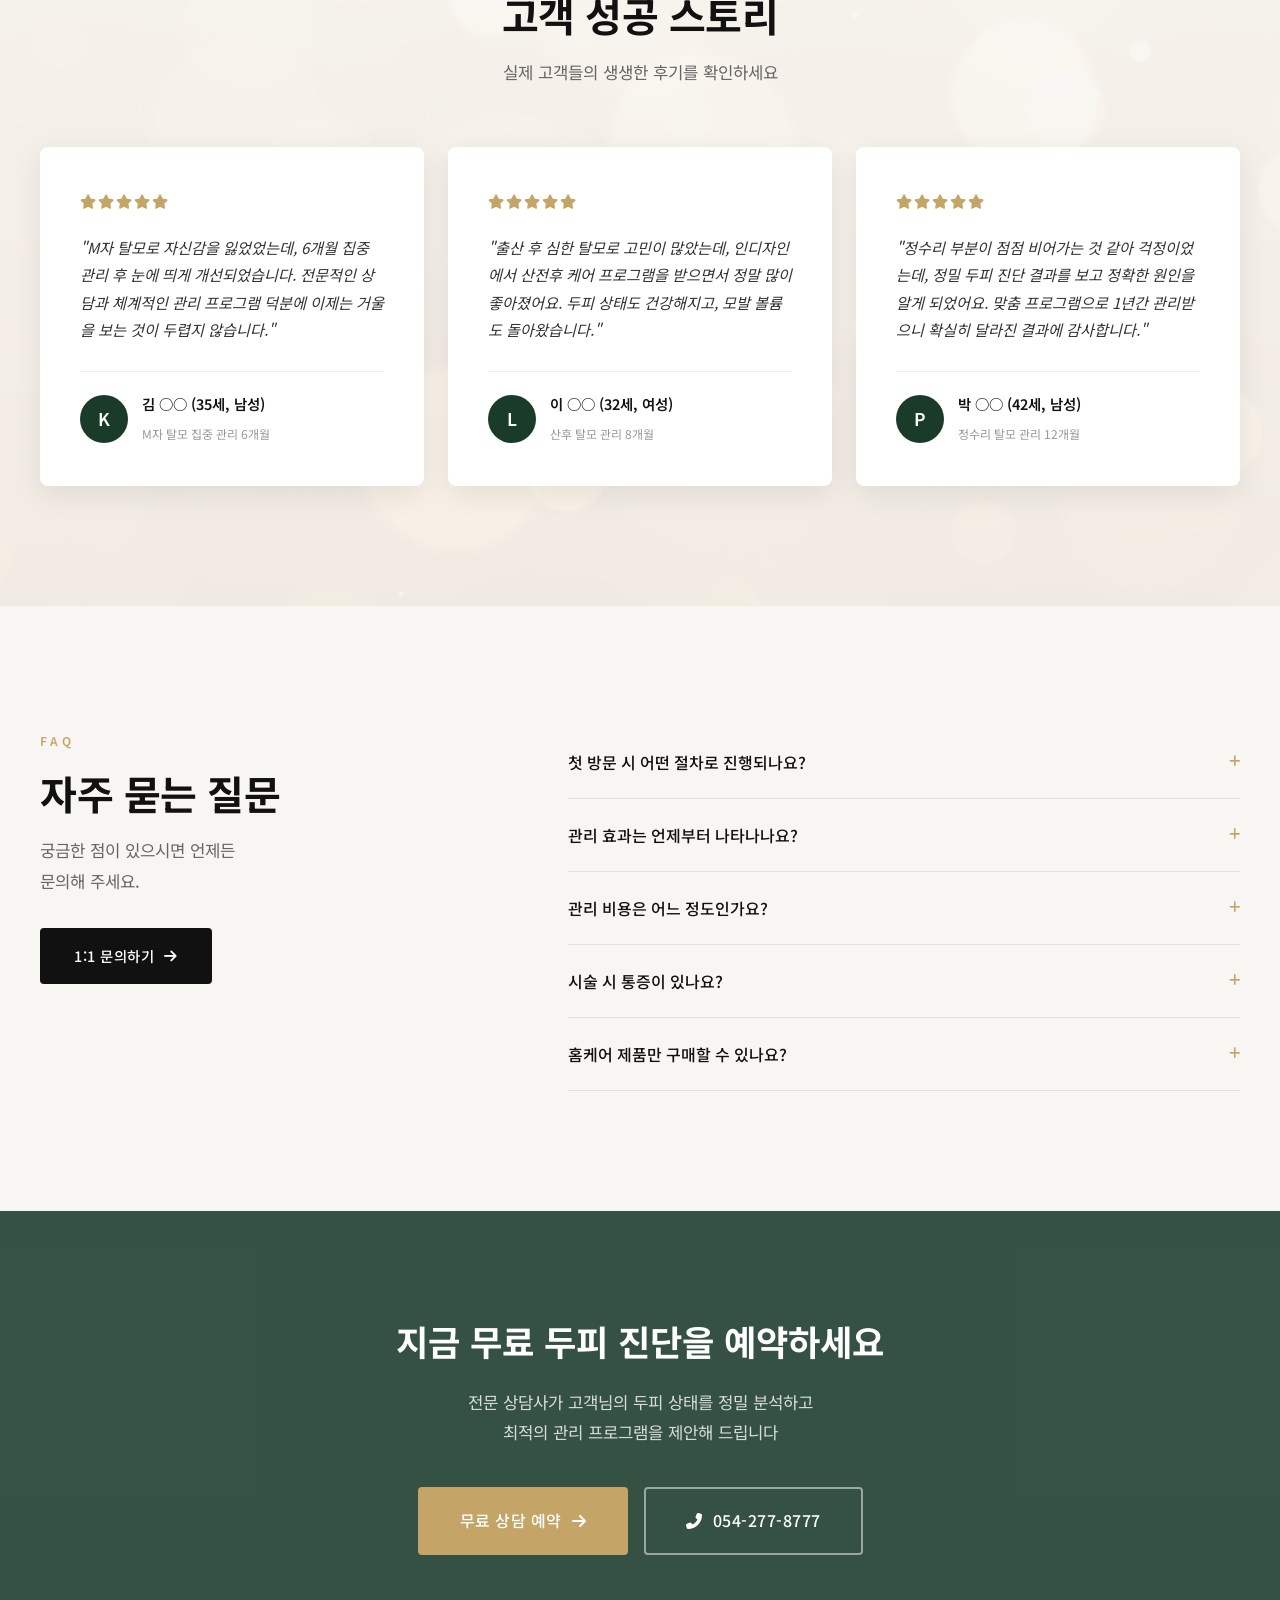
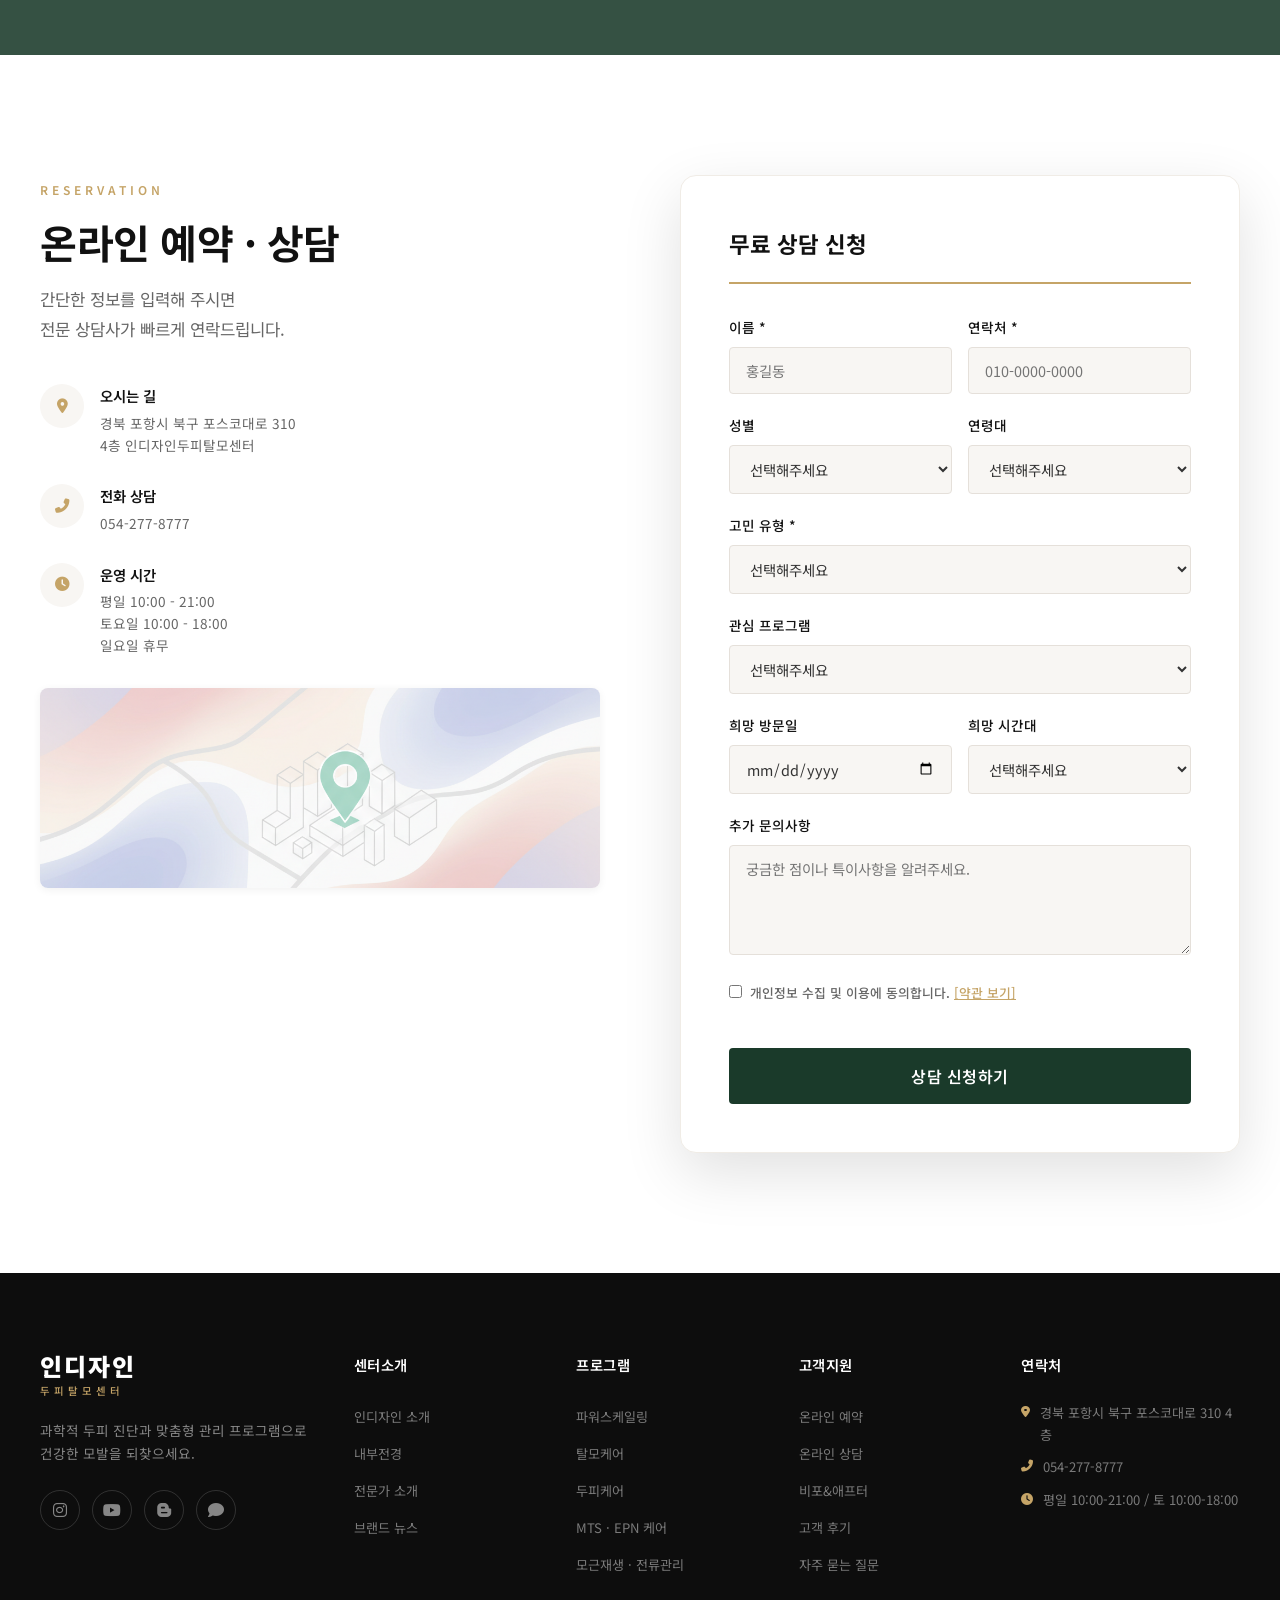
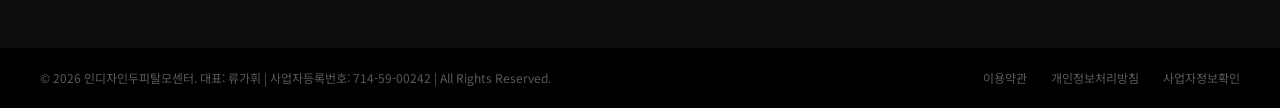
==== commit 531a4195: "프로그램명 실제 서비스로 전면 교체 - 메조테라피/엑소좀/PRP 제거 - 파워스케일링, 탈모케어, 두피케어, MTS/오토MTS/EPN, 모근재생, 전류관리, 바쿠나케어, 산전산후관" ====
--- a/index.html
+++ b/index.html
@@ -65,12 +65,12 @@
           <li class="nav-item has-dropdown">
             <a href="#programs">관리 프로그램</a>
             <ul class="dropdown">
-              <li><a href="#programs">두피 스케일링</a></li>
-              <li><a href="#programs">탈모 집중관리</a></li>
-              <li><a href="#programs">PRP 모발재생</a></li>
-              <li><a href="#programs">LED/저출력레이저</a></li>
-              <li><a href="#programs">엑소좀 치료</a></li>
-              <li><a href="#programs">메조테라피</a></li>
+              <li><a href="#programs">파워스케일링</a></li>
+              <li><a href="#programs">탈모케어 (남성/여성/초기/집중)</a></li>
+              <li><a href="#programs">두피케어 (악건성/민감성/지루성)</a></li>
+              <li><a href="#programs">MTS / 오토MTS / EPN 케어</a></li>
+              <li><a href="#programs">모근재생관리 / 전류관리</a></li>
+              <li><a href="#programs">산전·산후관리 / 원형탈모</a></li>
             </ul>
           </li>
           <li class="nav-item has-dropdown">
@@ -84,10 +84,9 @@
           <li class="nav-item has-dropdown">
             <a href="#products">홈케어 제품</a>
             <ul class="dropdown">
-              <li><a href="#products">두피 세럼</a></li>
+              <li><a href="#products">르미네상스 모발클리닉</a></li>
+              <li><a href="#products">두피 세럼 & 토닉</a></li>
               <li><a href="#products">탈모 샴푸</a></li>
-              <li><a href="#products">앰플 & 토닉</a></li>
-              <li><a href="#products">풀 세트</a></li>
             </ul>
           </li>
           <li class="nav-item has-dropdown">
@@ -128,8 +127,8 @@
         <div class="hero-overlay"></div>
         <div class="hero-content">
           <span class="hero-badge">ADVANCED TECHNOLOGY</span>
-          <h1>전문 기계 두피 진단으로<br><em>정밀 분석합니다</em></h1>
-          <p>첨단 두피 진단 장비를 활용한<br>정밀 두피 상태 분석 시스템</p>
+          <h1>파워스케일링부터 MTS까지<br><em>맞춤 프로그램</em></h1>
+          <p>탈모케어·두피케어·모근재생·EPN 등<br>고객 맞춤형 관리 프로그램</p>
           <div class="hero-btns">
             <a href="#diagnosis" class="btn btn-primary">진단 알아보기</a>
             <a href="#beforeafter" class="btn btn-outline">치료 결과 보기</a>
@@ -215,29 +214,29 @@
   <!-- ===== MARQUEE TICKER ===== -->
   <div class="marquee-section">
     <div class="marquee-track">
+      <span>POWER SCALING</span>
+      <span class="dot">&#9670;</span>
+      <span>HAIR LOSS CARE</span>
+      <span class="dot">&#9670;</span>
       <span>SCALP CARE</span>
       <span class="dot">&#9670;</span>
-      <span>HAIR RESTORATION</span>
-      <span class="dot">&#9670;</span>
-      <span>PRP THERAPY</span>
-      <span class="dot">&#9670;</span>
-      <span>LED TREATMENT</span>
-      <span class="dot">&#9670;</span>
-      <span>SCALP DIAGNOSIS</span>
-      <span class="dot">&#9670;</span>
-      <span>SCALP SCALING</span>
-      <span class="dot">&#9670;</span>
-      <span>EXOSOME</span>
-      <span class="dot">&#9670;</span>
-      <span>MESOTHERAPY</span>
+      <span>MTS CARE</span>
+      <span class="dot">&#9670;</span>
+      <span>EPN CARE</span>
+      <span class="dot">&#9670;</span>
+      <span>HAIR ROOT CARE</span>
+      <span class="dot">&#9670;</span>
+      <span>RENAISSANCE</span>
+      <span class="dot">&#9670;</span>
+      <span>BAKUNA CARE</span>
+      <span class="dot">&#9670;</span>
+      <span>POWER SCALING</span>
+      <span class="dot">&#9670;</span>
+      <span>HAIR LOSS CARE</span>
       <span class="dot">&#9670;</span>
       <span>SCALP CARE</span>
       <span class="dot">&#9670;</span>
-      <span>HAIR RESTORATION</span>
-      <span class="dot">&#9670;</span>
-      <span>PRP THERAPY</span>
-      <span class="dot">&#9670;</span>
-      <span>LED TREATMENT</span>
+      <span>MTS CARE</span>
       <span class="dot">&#9670;</span>
     </div>
   </div>
@@ -307,80 +306,80 @@
       <div class="programs-grid">
         <div class="program-card" data-aos="fade-up">
           <div class="program-img">
-            <img src="generated_images/02_시술장면/10_두피스케일링_시술.png" alt="두피 스케일링" loading="lazy">
+            <img src="generated_images/02_시술장면/10_두피스케일링_시술.png" alt="파워스케일링" loading="lazy">
             <div class="program-overlay">
               <a href="#reservation" class="btn btn-sm">예약하기</a>
             </div>
           </div>
           <div class="program-info">
-            <span class="program-tag">BASIC</span>
-            <h3>두피 스케일링</h3>
-            <p>모공 속 노폐물과 각질을 제거하여 두피의 기초 환경을 개선합니다.</p>
+            <span class="program-tag">SCALING</span>
+            <h3>파워스케일링</h3>
+            <p>모공 속 노폐물과 각질을 강력하게 제거하여 두피의 기초 환경을 개선합니다.</p>
           </div>
         </div>
         <div class="program-card" data-aos="fade-up" data-aos-delay="100">
           <div class="program-img">
-            <img src="generated_images/02_시술장면/01_LED치료_빨간빛.png" alt="LED 치료" loading="lazy">
+            <img src="generated_images/02_시술장면/15_성장인자_도포.png" alt="탈모케어" loading="lazy">
             <div class="program-overlay">
               <a href="#reservation" class="btn btn-sm">예약하기</a>
             </div>
           </div>
           <div class="program-info">
-            <span class="program-tag">ADVANCED</span>
-            <h3>LED 광선 치료</h3>
-            <p>적색 LED 광선으로 모근 세포를 활성화하고 혈액 순환을 촉진합니다.</p>
+            <span class="program-tag">HAIR LOSS</span>
+            <h3>탈모케어</h3>
+            <p>남성·여성·초기·집중 탈모 유형별 맞춤 관리 프로그램을 제공합니다.</p>
           </div>
         </div>
         <div class="program-card" data-aos="fade-up" data-aos-delay="200">
           <div class="program-img">
-            <img src="generated_images/02_시술장면/08_PRP_주입시술.png" alt="PRP 치료" loading="lazy">
+            <img src="generated_images/02_시술장면/12_두피팩_영양공급.png" alt="두피케어" loading="lazy">
             <div class="program-overlay">
               <a href="#reservation" class="btn btn-sm">예약하기</a>
             </div>
           </div>
           <div class="program-info">
-            <span class="program-tag">PREMIUM</span>
-            <h3>PRP 모발재생</h3>
-            <p>자가 혈소판 풍부 혈장을 활용한 자연 재생 치료 프로그램입니다.</p>
+            <span class="program-tag">SCALP CARE</span>
+            <h3>두피케어</h3>
+            <p>악건성·민감성·지루성 등 문제성 두피 유형별 원인 분석 및 집중 관리합니다.</p>
           </div>
         </div>
         <div class="program-card" data-aos="fade-up" data-aos-delay="300">
           <div class="program-img">
-            <img src="generated_images/02_시술장면/09_메조테라피_주입.png" alt="메조테라피" loading="lazy">
+            <img src="generated_images/02_시술장면/05_MTS_더마펜.png" alt="MTS 케어" loading="lazy">
             <div class="program-overlay">
               <a href="#reservation" class="btn btn-sm">예약하기</a>
             </div>
           </div>
           <div class="program-info">
             <span class="program-tag">ADVANCED</span>
-            <h3>메조테라피</h3>
-            <p>영양 성분을 두피 깊숙이 직접 주입하여 모발 성장을 촉진합니다.</p>
+            <h3>MTS · 오토MTS · EPN 케어</h3>
+            <p>미세 채널을 통해 유효 성분을 두피 깊숙이 전달하여 모근을 강화합니다.</p>
           </div>
         </div>
         <div class="program-card" data-aos="fade-up" data-aos-delay="400">
           <div class="program-img">
-            <img src="generated_images/02_시술장면/19_엑소좀_치료.png" alt="엑소좀 치료" loading="lazy">
+            <img src="generated_images/02_시술장면/16_전기자극_치료.png" alt="모근재생·전류관리" loading="lazy">
             <div class="program-overlay">
               <a href="#reservation" class="btn btn-sm">예약하기</a>
             </div>
           </div>
           <div class="program-info">
-            <span class="program-tag">PREMIUM</span>
-            <h3>엑소좀 치료</h3>
-            <p>줄기세포 유래 엑소좀으로 모낭 재생과 두피 복원을 동시에 진행합니다.</p>
+            <span class="program-tag">REGENERATION</span>
+            <h3>모근재생 · 전류관리</h3>
+            <p>전류 자극과 영양 공급으로 약해진 모근을 활성화하고 모발 성장을 촉진합니다.</p>
           </div>
         </div>
         <div class="program-card" data-aos="fade-up" data-aos-delay="500">
           <div class="program-img">
-            <img src="generated_images/02_시술장면/14_저출력레이저_헬멧.png" alt="저출력 레이저" loading="lazy">
+            <img src="generated_images/02_시술장면/17_두피마사지_전문.png" alt="특수관리" loading="lazy">
             <div class="program-overlay">
               <a href="#reservation" class="btn btn-sm">예약하기</a>
             </div>
           </div>
           <div class="program-info">
-            <span class="program-tag">HOME CARE</span>
-            <h3>저출력 레이저</h3>
-            <p>FDA 승인 저출력 레이저로 가정에서도 지속적인 관리가 가능합니다.</p>
+            <span class="program-tag">SPECIAL</span>
+            <h3>산전·산후 / 원형탈모 관리</h3>
+            <p>임산부 산전·산후 두피 변화 관리와 원형탈모 집중 케어 프로그램입니다.</p>
           </div>
         </div>
       </div>
@@ -451,7 +450,7 @@
           <div class="ba-info">
             <span class="ba-badge">남성 M자 탈모</span>
             <h4>M자 탈모 6개월 집중 관리</h4>
-            <p>PRP + LED + 메조테라피 복합 관리</p>
+            <p>MTS + 모근재생 + 전류관리 복합 관리</p>
           </div>
         </div>
         <div class="ba-card" data-category="male" data-aos="fade-up" data-aos-delay="100">
@@ -471,7 +470,7 @@
           <div class="ba-info">
             <span class="ba-badge">여성 가르마</span>
             <h4>가르마 넓어짐 개선</h4>
-            <p>엑소좀 + 두피팩 영양 집중관리</p>
+            <p>EPN케어 + 두피팩 영양 집중관리</p>
           </div>
         </div>
         <div class="ba-card" data-category="female" data-aos="fade-up" data-aos-delay="300">
@@ -501,7 +500,7 @@
           <div class="ba-info">
             <span class="ba-badge">두피 진단</span>
             <h4>모발 굵기 개선</h4>
-            <p>PRP + 영양 앰플 6개월 관리</p>
+            <p>바쿠나케어 + 영양 앰플 6개월 관리</p>
           </div>
         </div>
         <div class="ba-card" data-category="male" data-aos="fade-up" data-aos-delay="200">
@@ -572,7 +571,7 @@
         <div class="section-header-left">
           <span class="section-label">HOME CARE</span>
           <h2 class="section-title">홈케어 제품 라인</h2>
-          <p class="section-desc">전문 관리의 효과를 일상에서도 이어갈 수 있도록<br>개발된 프리미엄 두피 케어 제품</p>
+          <p class="section-desc">르미네상스 모발클리닉을 비롯한 프리미엄 홈케어로<br>전문 관리의 효과를 일상에서도 이어갑니다</p>
         </div>
       </div>
       <div class="products-slider">
@@ -583,8 +582,8 @@
               <span class="product-badge">BEST</span>
             </div>
             <div class="product-info">
-              <span class="product-category">Serum</span>
-              <h4>두피 리바이탈 세럼</h4>
+              <span class="product-category">Renaissance</span>
+              <h4>르미네상스 모발클리닉</h4>
               <p class="product-desc">모근 강화 & 두피 영양 공급</p>
               <div class="product-price">
                 <span class="price-original">89,000원</span>
@@ -899,12 +898,14 @@
               <label for="program">관심 프로그램</label>
               <select id="program" name="program">
                 <option value="">선택해주세요</option>
-                <option value="scaling">두피 스케일링</option>
-                <option value="led">LED 광선 치료</option>
-                <option value="prp">PRP 모발재생</option>
-                <option value="meso">메조테라피</option>
-                <option value="exosome">엑소좀 치료</option>
-                <option value="home">홈케어 상담</option>
+                <option value="scaling">파워스케일링</option>
+                <option value="hairloss">탈모케어 (남성/여성/초기/집중)</option>
+                <option value="scalp">두피케어 (악건성/민감성/지루성)</option>
+                <option value="mts">MTS / 오토MTS / EPN 케어</option>
+                <option value="regen">모근재생관리 / 전류관리</option>
+                <option value="special">산전·산후관리 / 원형탈모</option>
+                <option value="bakuna">바쿠나케어</option>
+                <option value="home">홈케어 (르미네상스) 상담</option>
                 <option value="consult">미정 (상담 희망)</option>
               </select>
             </div>
@@ -968,11 +969,11 @@
           <div class="footer-col">
             <h4>프로그램</h4>
             <ul>
-              <li><a href="#programs">두피 스케일링</a></li>
-              <li><a href="#programs">LED 광선 치료</a></li>
-              <li><a href="#programs">PRP 모발재생</a></li>
-              <li><a href="#programs">메조테라피</a></li>
-              <li><a href="#programs">엑소좀 치료</a></li>
+              <li><a href="#programs">파워스케일링</a></li>
+              <li><a href="#programs">탈모케어</a></li>
+              <li><a href="#programs">두피케어</a></li>
+              <li><a href="#programs">MTS · EPN 케어</a></li>
+              <li><a href="#programs">모근재생 · 전류관리</a></li>
             </ul>
           </div>
           <div class="footer-col">
--- a/css/style.css
+++ b/css/style.css
@@ -1381,16 +1381,14 @@
 }
 
 .experts-grid {
-  display: grid;
-  grid-template-columns: repeat(3, 1fr);
+  display: flex;
+  justify-content: center;
   gap: 32px;
-  justify-items: center;
-}
-
-.experts-grid:has(.expert-card:only-child) {
-  grid-template-columns: 1fr;
+}
+
+.expert-card {
   max-width: 420px;
-  margin: 0 auto;
+  width: 100%;
 }
 
 .expert-card {
@@ -2050,10 +2048,11 @@
     right: 0;
     bottom: 0;
     background: #fff;
-    padding: 20px;
+    padding: 24px 20px;
     transform: translateX(100%);
     transition: transform 0.4s ease;
     overflow-y: auto;
+    z-index: 9999;
   }
 
   #main-nav.open {
@@ -2061,13 +2060,21 @@
   }
 
   .nav-menu {
+    display: flex !important;
     flex-direction: column;
     gap: 0;
+  }
+
+  .nav-item {
+    display: block !important;
   }
 
   .nav-item > a {
     padding: 16px 0;
     border-bottom: 1px solid var(--color-border-light);
+    font-size: 1rem;
+    color: #222 !important;
+    display: block !important;
   }
 
   .nav-item > a::after { display: none; }
